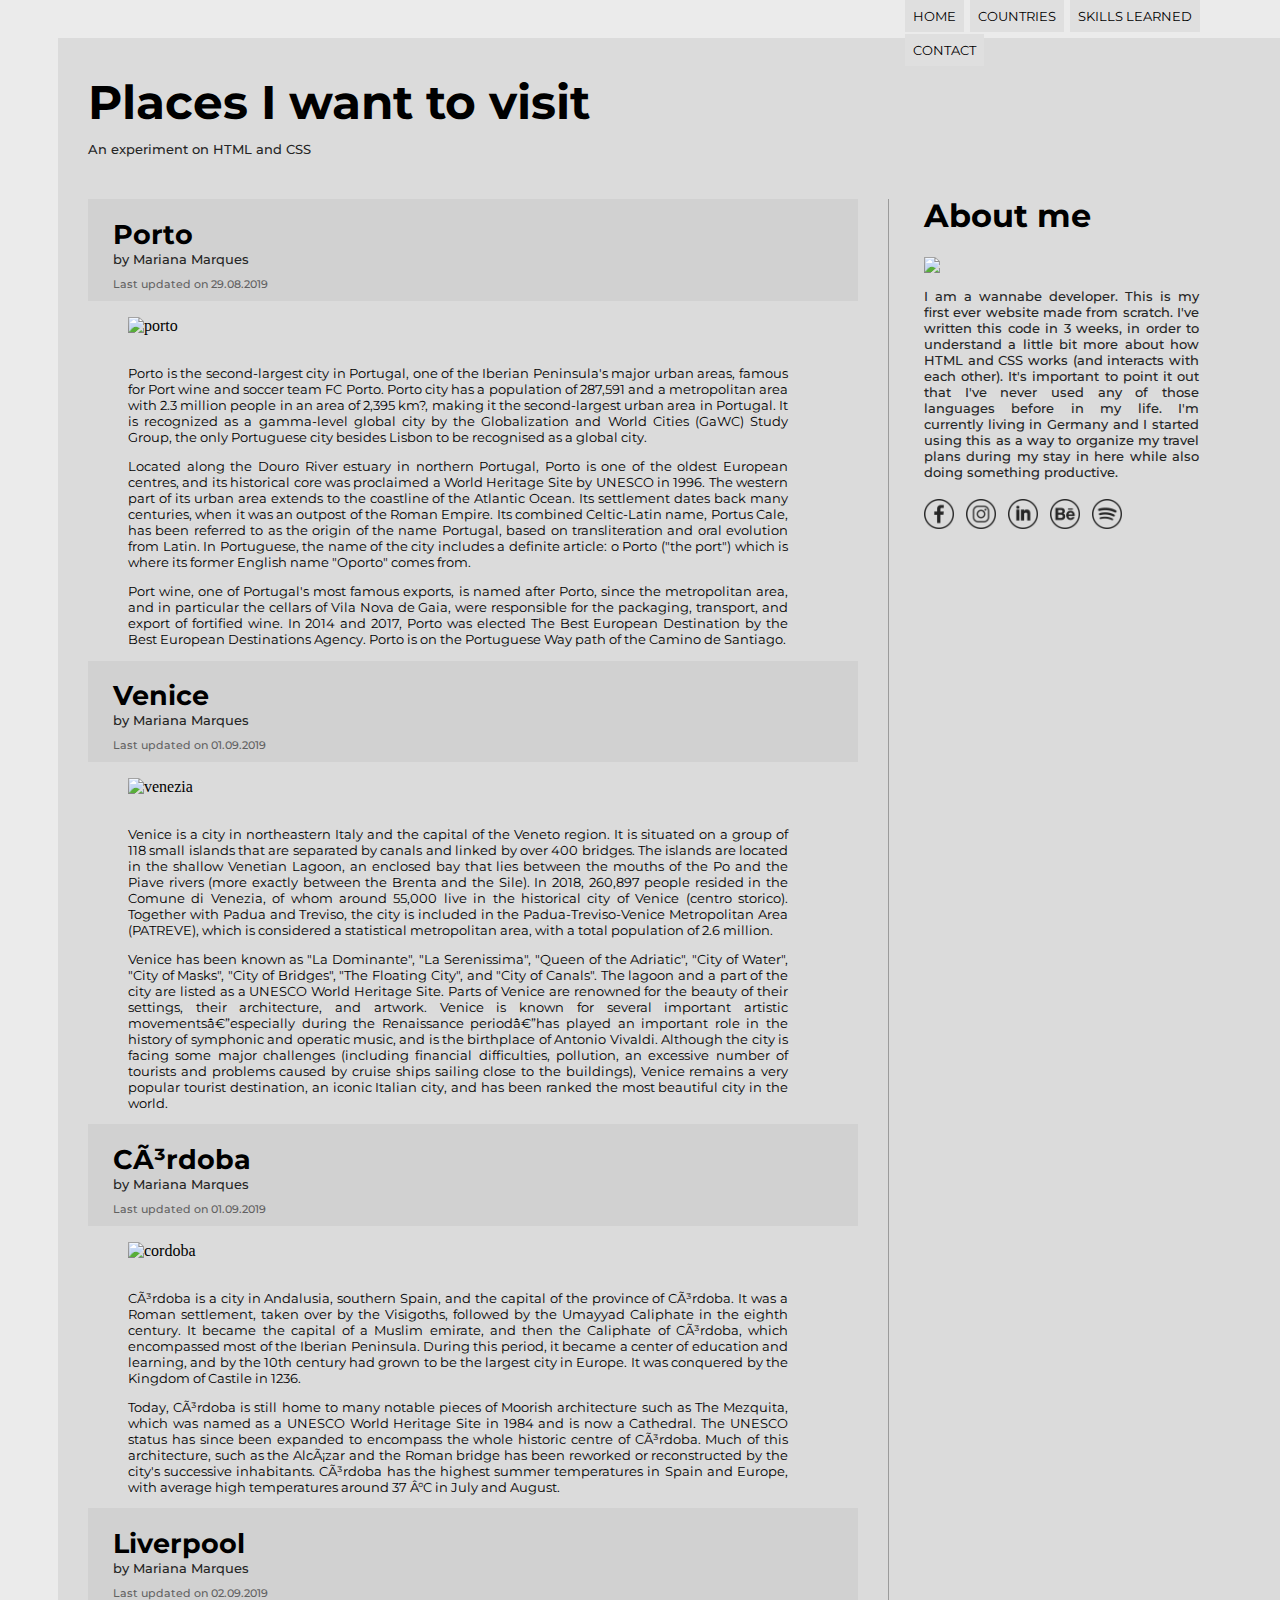
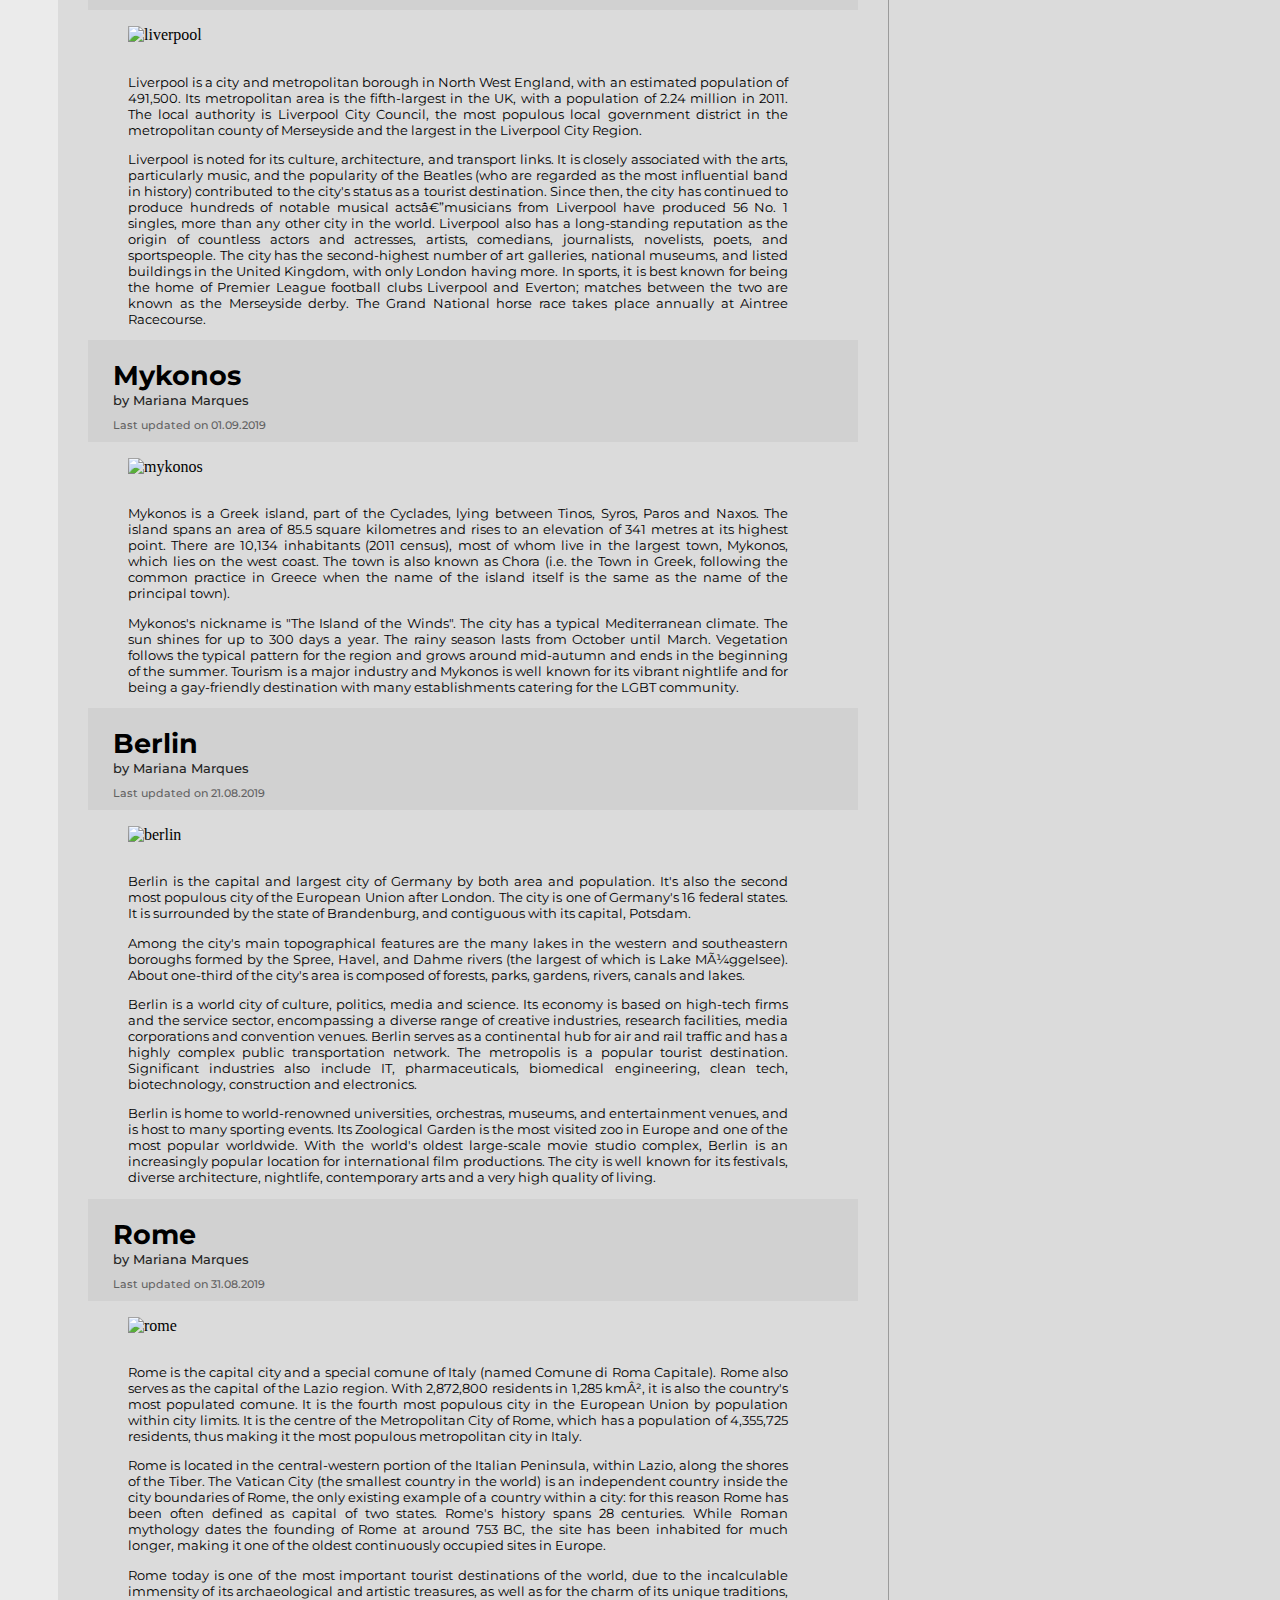
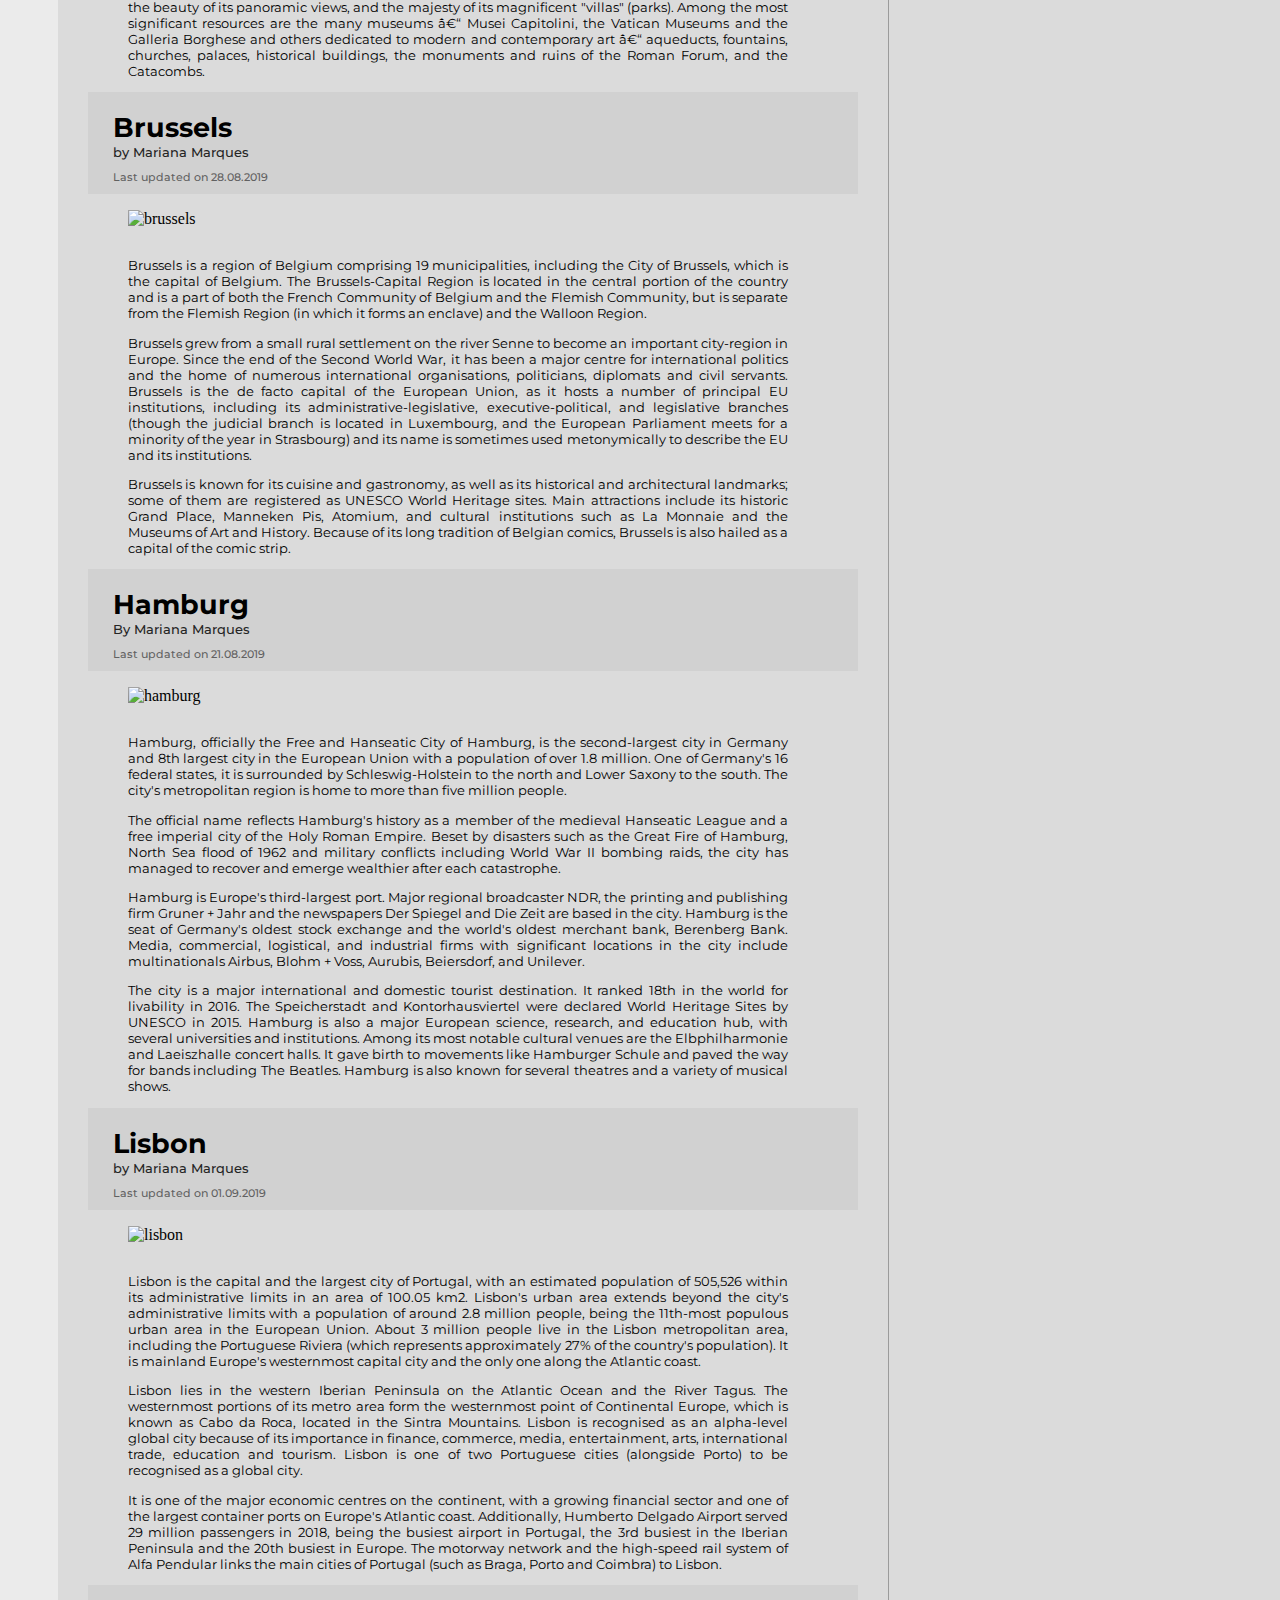
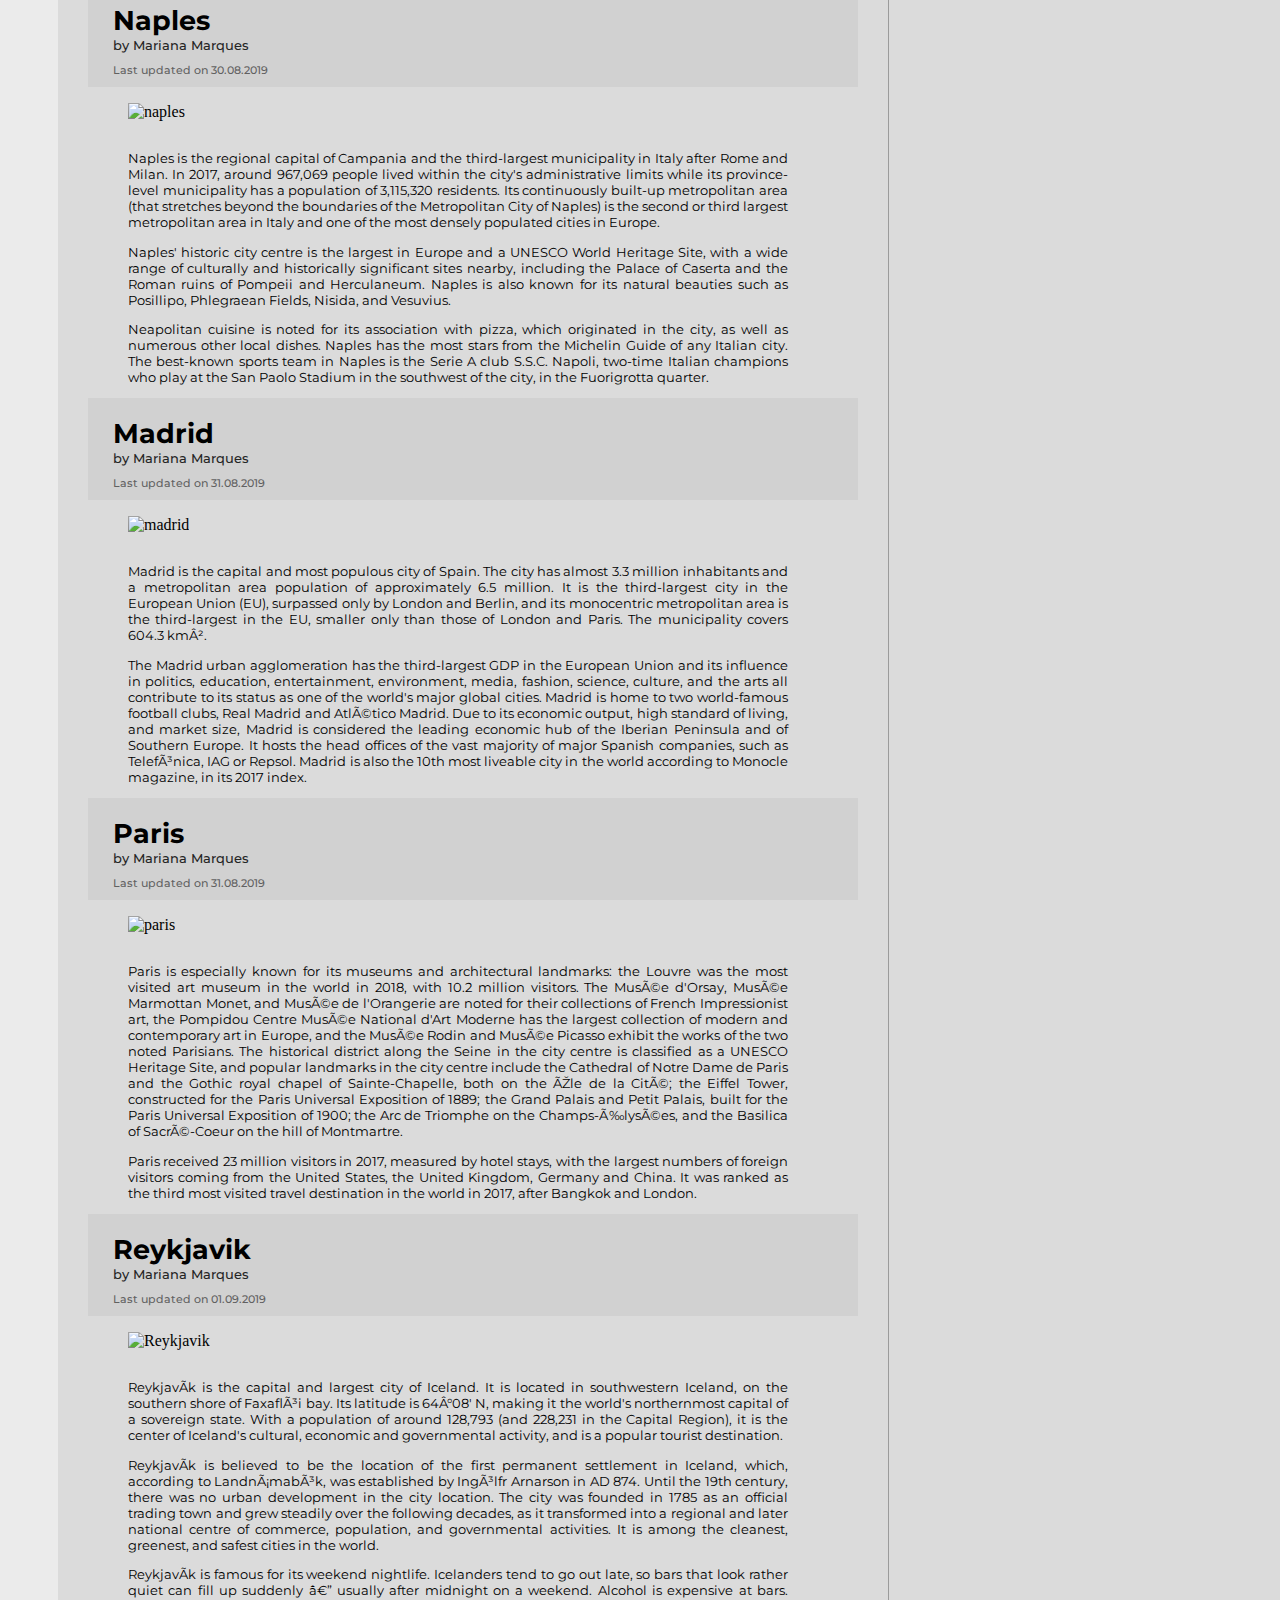
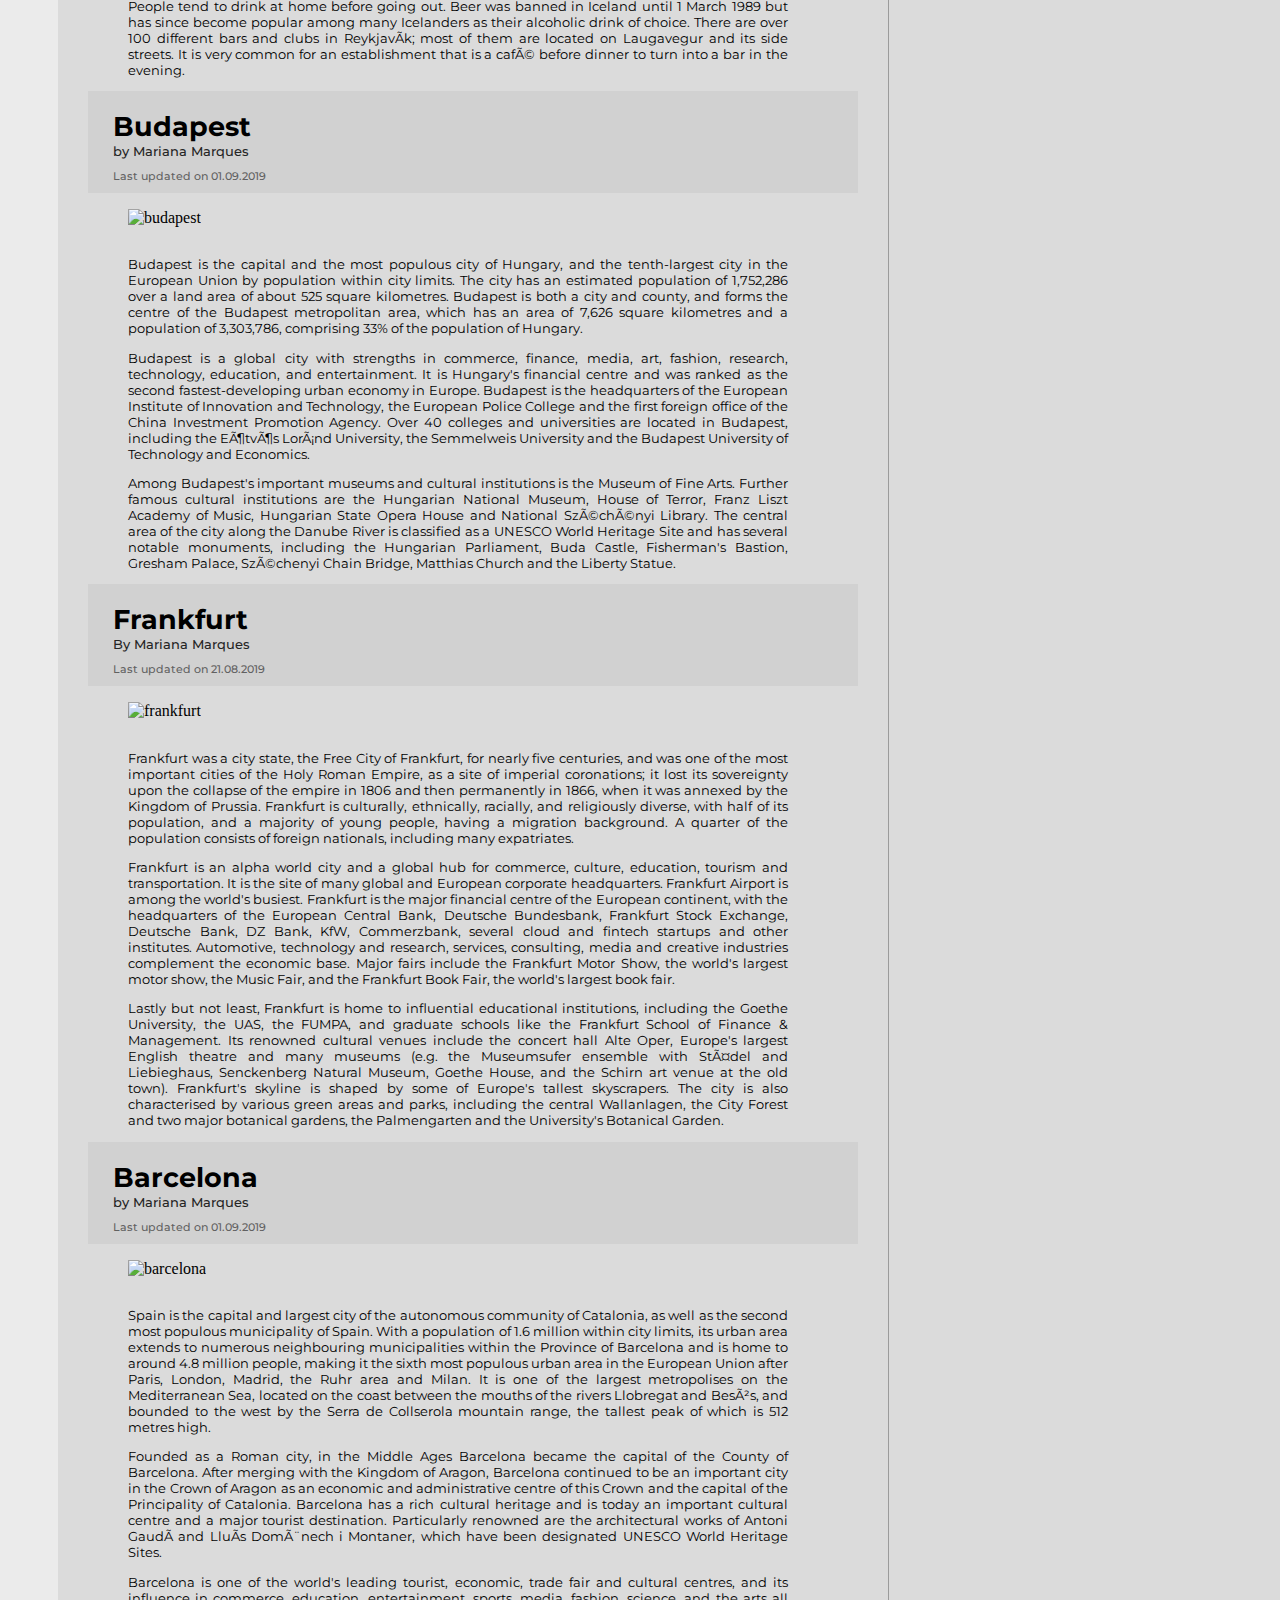
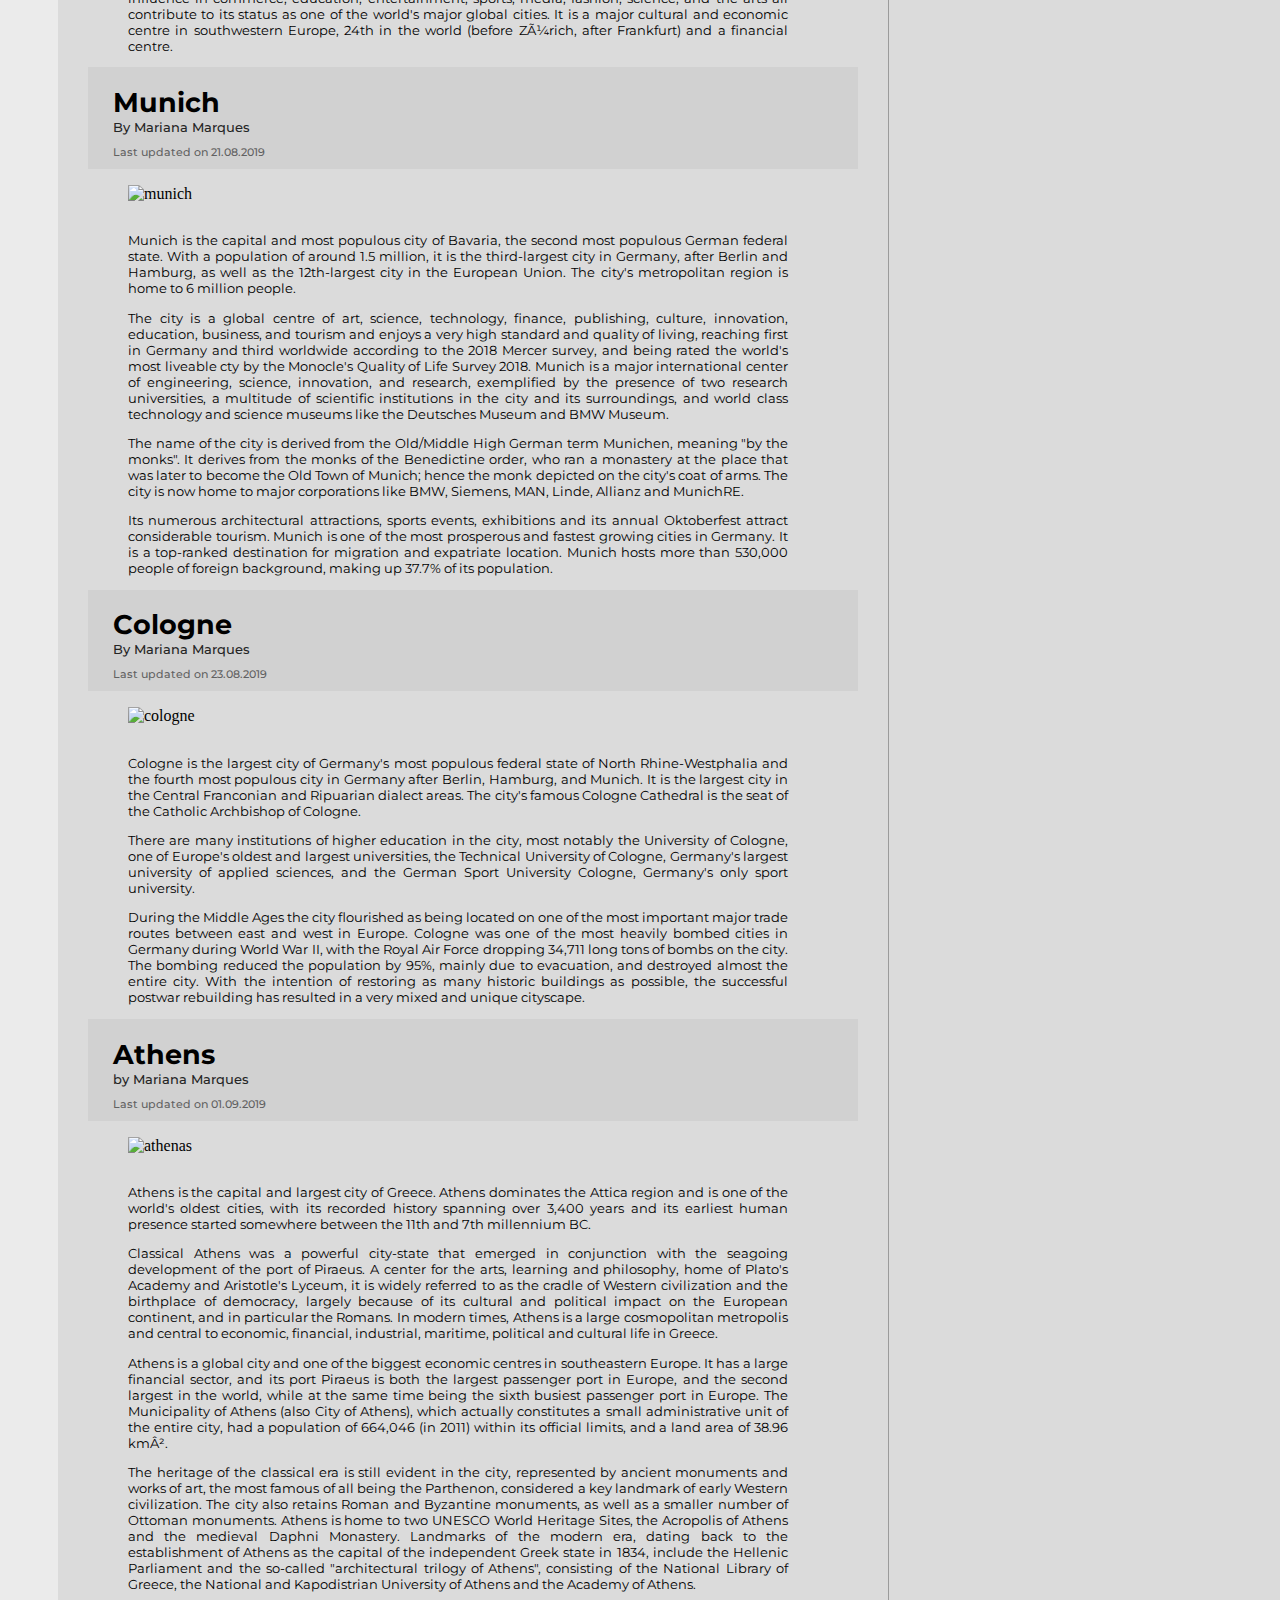
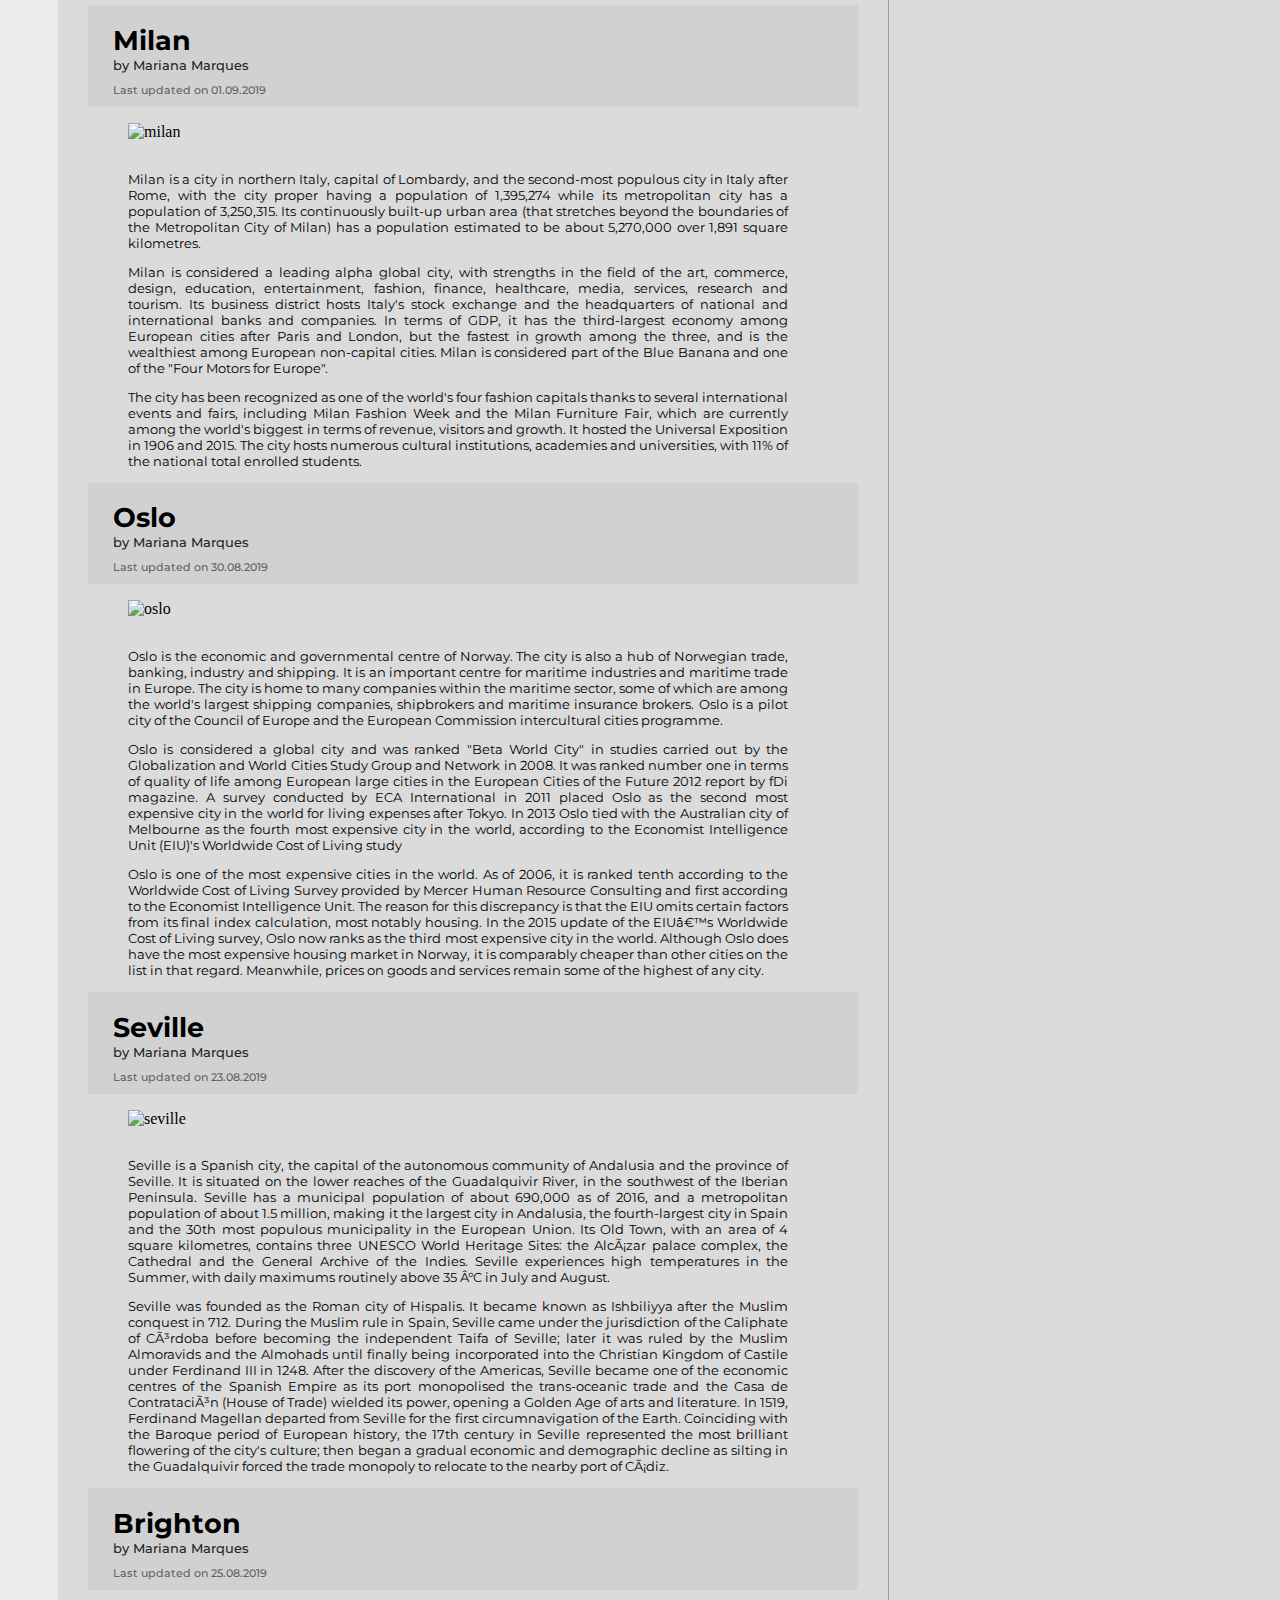
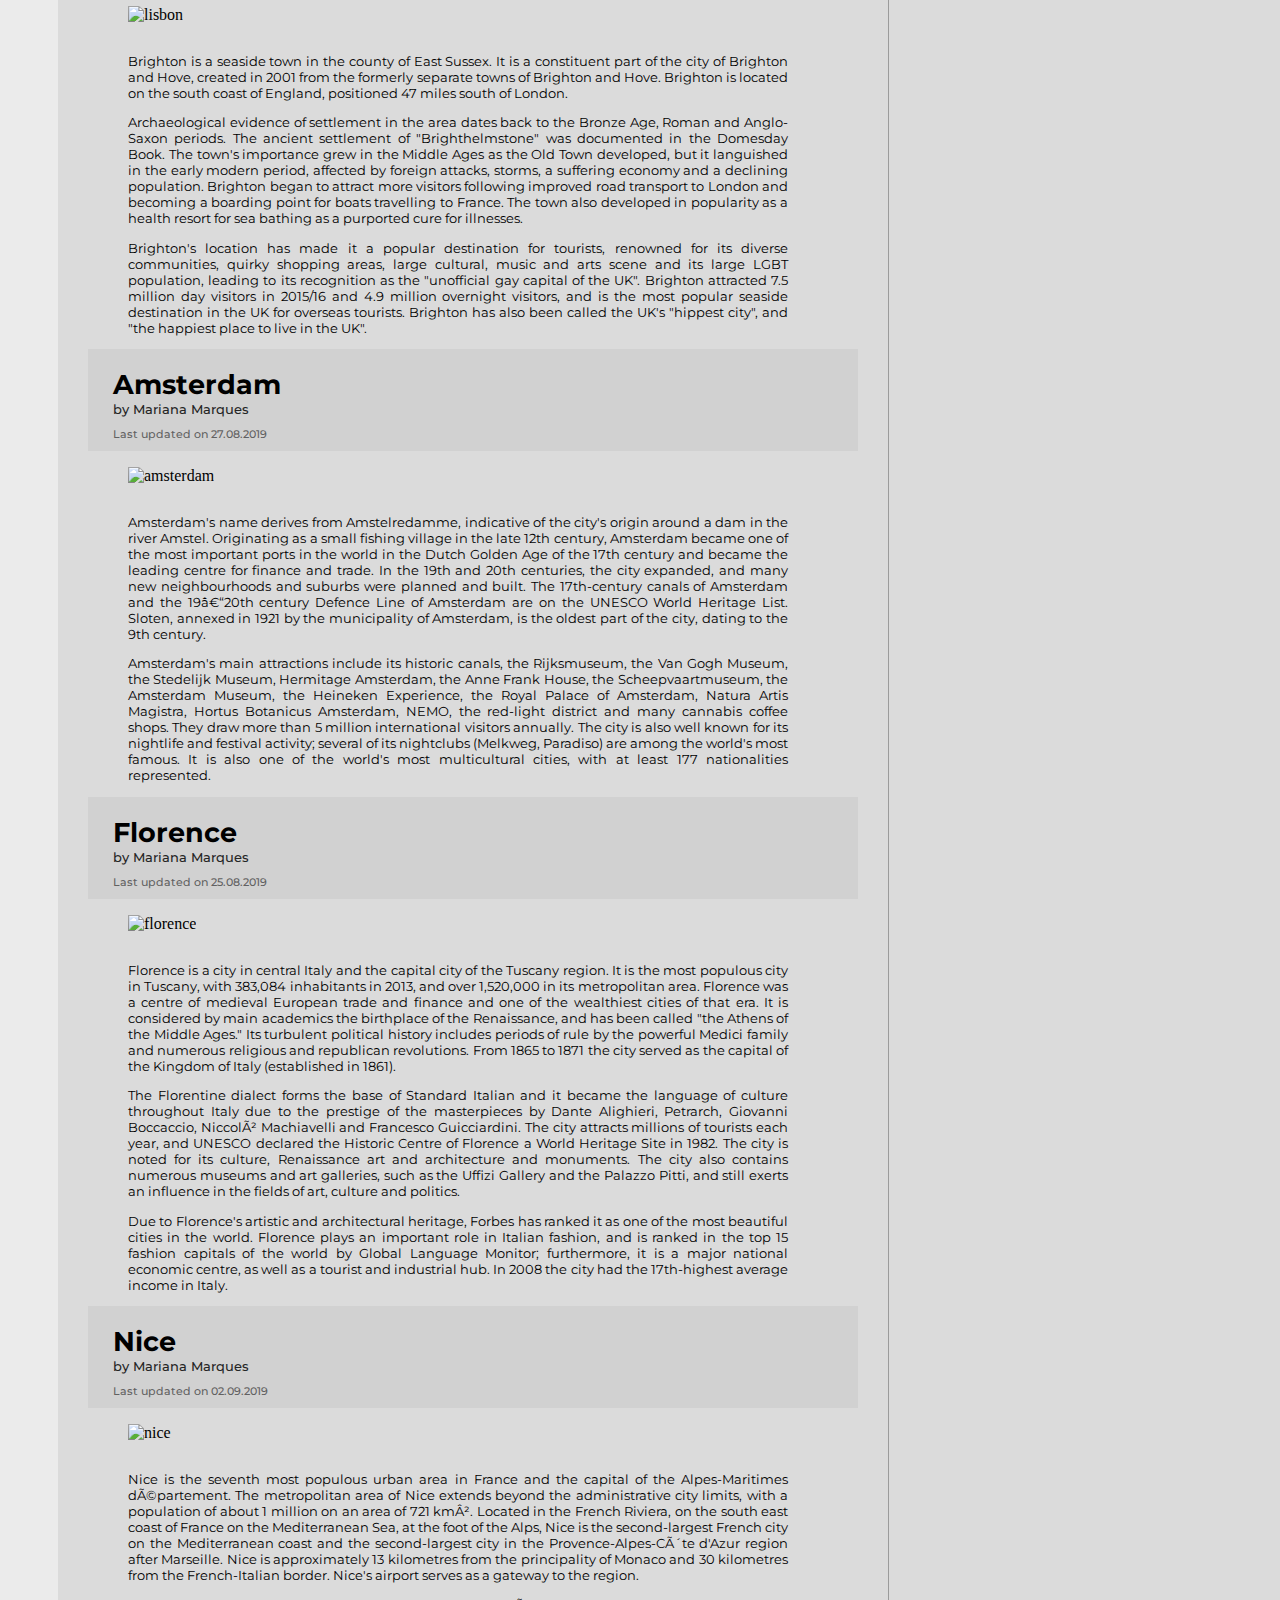
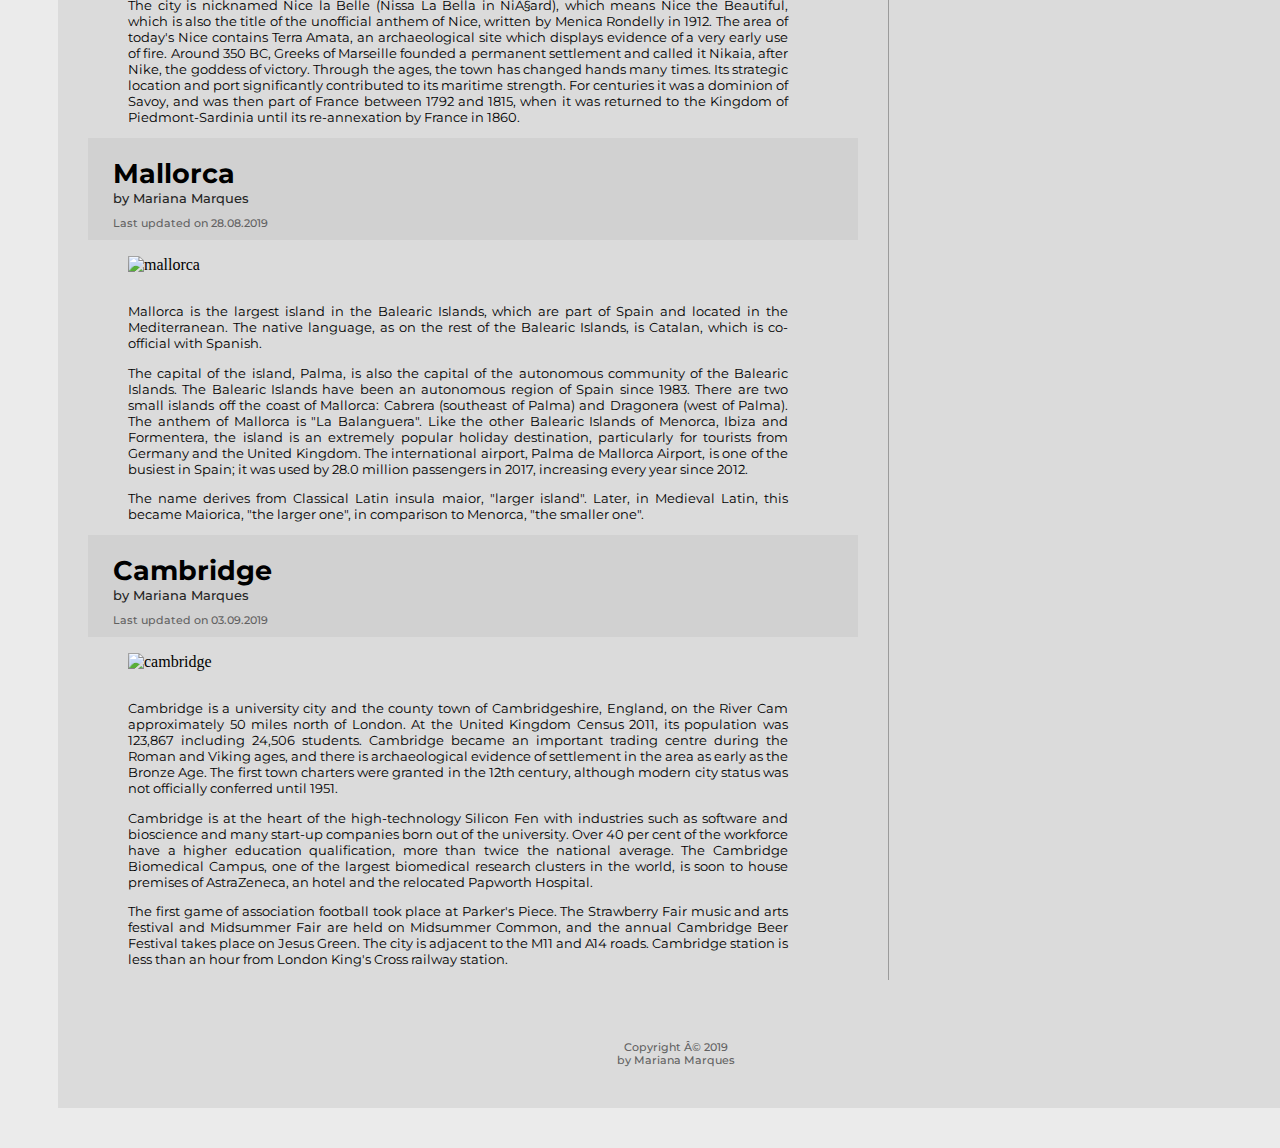
==== index.html @ 51d38122 "Merge pull request #1 from marianadacunha/marianadacunha-patch-1" ====
<!DOCTYPE html>
<html lang="en">
<head>
<meta charset="ANSI"/>
<title> My First Website </title>
<link rel="stylesheet" type="text/css" href="_css/style.css">
<link href="https://fonts.googleapis.com/css?family=Montserrat:400,500,700,800&display=swap" rel="stylesheet">
<script>
        alert("DISCLAIMER: \nThis website was developed for educational purposes only.");
</script>
</head>

<body>
    <div id="interface">
<header id=top>
    <hgroup>
<h1><a href="index.html">Places I want to visit</a></h1>
<h2>An experiment on HTML and CSS</h2>
    </hgroup>
    
<nav id="menu">
    <h1>Main Menu</h1>
<ul>
    <li><a href="index.html">Home</a></li>
    <li><a href="countries.html">Countries</a></li>
    <li><a href="skills.html">Skills Learned</a></li>
    <li><a href="contact.html">Contact</a></li>
</ul>
</nav>
</header>
<section id="bodyText">


<article>
<hgroup>
<h1>Porto</h1>
<h2>by Mariana Marques</h2>
<h3>Last updated on 29.08.2019</h3>
</hgroup>
</article>
<figure class="photoSubtitle"> 
<img src="src/img/porto.jpg" alt="porto">
<figcaption> Porto, Portugal </figcaption>
</figure>

<p>Porto is the second-largest city in Portugal, one of the Iberian Peninsula's major urban areas, famous for Port wine 
    and soccer team FC Porto. Porto city has a population of 287,591 and a metropolitan area with 2.3 million people 
    in an area of 2,395 km?, making it the second-largest urban area in Portugal. It is recognized as a gamma-level 
    global city by the Globalization and World Cities (GaWC) Study Group, the only Portuguese city besides Lisbon to be 
    recognised as a global city.</p>

<p>Located along the Douro River estuary in northern Portugal, Porto is one of the oldest European centres, and its 
    historical core was proclaimed a World Heritage Site by UNESCO in 1996. The western part of its urban area extends 
    to the coastline of the Atlantic Ocean. Its settlement dates back many centuries, when it was an outpost of the 
    Roman Empire. Its combined Celtic-Latin name, Portus Cale, has been referred to as the origin of the name Portugal, 
    based on transliteration and oral evolution from Latin. In Portuguese, the name of the city includes a definite 
    article: o Porto ("the port") which is where its former English name "Oporto" comes from.</p>

<p>Port wine, one of Portugal's most famous exports, is named after Porto, since the metropolitan area, and in 
    particular the cellars of Vila Nova de Gaia, were responsible for the packaging, transport, and export of 
    fortified wine. In 2014 and 2017, Porto was elected The Best European Destination by the Best European 
    Destinations Agency. Porto is on the Portuguese Way path of the Camino de Santiago.</p>
    
<article>
<hgroup>
<h1>Venice</h1>
<h2>by Mariana Marques</h2>
<h3>Last updated on 01.09.2019</h3>
</hgroup>
</article>
<figure class="photoSubtitle"> 
<img src="src/img/venezia.jpg" alt="venezia">
<figcaption> Venice, Italy </figcaption>
</figure>

<p>Venice is a city in northeastern Italy and the capital of the Veneto region. It is situated on a group of 118 small 
    islands that are separated by canals and linked by over 400 bridges. The islands are located in the shallow Venetian 
    Lagoon, an enclosed bay that lies between the mouths of the Po and the Piave rivers (more exactly between the 
    Brenta and the Sile). In 2018, 260,897 people resided in the Comune di Venezia, of whom around 55,000 live in the 
    historical city of Venice (centro storico). Together with Padua and Treviso, the city is included in the 
    Padua-Treviso-Venice Metropolitan Area (PATREVE), which is considered a statistical metropolitan area, with a total 
    population of 2.6 million.</p>

<p>Venice has been known as "La Dominante", "La Serenissima", "Queen of the Adriatic", "City of Water", "City of Masks", 
    "City of Bridges", "The Floating City", and "City of Canals". The lagoon and a part of the city are listed as a 
    UNESCO World Heritage Site. Parts of Venice are renowned for the beauty of their settings, their architecture, and 
    artwork. Venice is known for several important artistic movements—especially during the Renaissance period—has 
    played an important role in the history of symphonic and operatic music, and is the birthplace of Antonio Vivaldi. 
    Although the city is facing some major challenges (including financial difficulties, pollution, an excessive number 
    of tourists and problems caused by cruise ships sailing close to the buildings), Venice remains a very popular 
    tourist destination, an iconic Italian city, and has been ranked the most beautiful city in the world.</p>

<article>
<hgroup>
<h1>Córdoba</h1>
<h2>by Mariana Marques</h2>
<h3>Last updated on 01.09.2019</h3>
</hgroup>
</article>
<figure class="photoSubtitle"> 
<img src="src/img/cordoba.jpg" alt="cordoba">
<figcaption> Córdoba, Spain </figcaption>
</figure>

<p>Córdoba is a city in Andalusia, southern Spain, and the capital of the province of Córdoba. It was a Roman 
    settlement, taken over by the Visigoths, followed by the Umayyad Caliphate in the eighth century. It became the 
    capital of a Muslim emirate, and then the Caliphate of Córdoba, which encompassed most of the Iberian Peninsula. 
    During this period, it became a center of education and learning, and by the 10th century had grown to be the 
    largest city in Europe. It was conquered by the Kingdom of Castile in 1236.</p>

<p>Today, Córdoba is still home to many notable pieces of Moorish architecture such as The Mezquita, which was named as 
    a UNESCO World Heritage Site in 1984 and is now a Cathedral. The UNESCO status has since been expanded to encompass 
    the whole historic centre of Córdoba. Much of this architecture, such as the Alcázar and the Roman bridge has been 
    reworked or reconstructed by the city's successive inhabitants. Córdoba has the highest summer temperatures in Spain 
    and Europe, with average high temperatures around 37 °C in July and August.</p>

<article>
<hgroup>
<h1>Liverpool</h1>
<h2>by Mariana Marques</h2>
<h3>Last updated on 02.09.2019</h3>
</hgroup>
</article>
<figure class="photoSubtitle"> 
<img src="src/img/liverpool.jpg" alt="liverpool">
<figcaption> Liverpool, England </figcaption>
</figure>

<p>Liverpool is a city and metropolitan borough in North West England, with an estimated population of 491,500. 
    Its metropolitan area is the fifth-largest in the UK, with a population of 2.24 million in 2011. The local 
    authority is Liverpool City Council, the most populous local government district in the metropolitan county of 
    Merseyside and the largest in the Liverpool City Region.</p>

<p>Liverpool is noted for its culture, architecture, and transport links. It is closely associated with the arts, 
    particularly music, and the popularity of the Beatles (who are regarded as the most influential band in history)
    contributed to the city's status as a tourist destination. Since then, the city has continued to produce hundreds 
    of notable musical acts—musicians from Liverpool have produced 56 No. 1 singles, more than any other city in the 
    world. Liverpool also has a long-standing reputation as the origin of countless actors and actresses, artists, 
    comedians, journalists, novelists, poets, and sportspeople. The city has the second-highest number of art galleries, 
    national museums, and listed buildings in the United Kingdom, with only London having more. In sports, it is best 
    known for being the home of Premier League football clubs Liverpool and Everton; matches between the two are known 
    as the Merseyside derby. The Grand National horse race takes place annually at Aintree Racecourse.</p>

<article>
<hgroup>
<h1>Mykonos</h1>
<h2>by Mariana Marques</h2>
<h3>Last updated on 01.09.2019</h3>
</hgroup>
</article>
<figure class="photoSubtitle"> 
<img src="src/img/mykonos.jpg" alt="mykonos">
<figcaption> Mykonos, Greece </figcaption>
</figure>

<p>Mykonos is a Greek island, part of the Cyclades, lying between Tinos, Syros, Paros and Naxos. The island spans an 
    area of 85.5 square kilometres and rises to an elevation of 341 metres at its highest point. There are 10,134 
    inhabitants (2011 census), most of whom live in the largest town, Mykonos, which lies on the west coast. 
    The town is also known as Chora (i.e. the Town in Greek, following the common practice in Greece when the name of 
    the island itself is the same as the name of the principal town).</p>

<p>Mykonos's nickname is "The Island of the Winds". The city has a typical Mediterranean climate. The sun shines for up 
    to 300 days a year. The rainy season lasts from October until March. Vegetation follows the typical pattern for the 
    region and grows around mid-autumn and ends in the beginning of the summer. Tourism is a major industry and Mykonos 
    is well known for its vibrant nightlife and for being a gay-friendly destination with many establishments catering 
    for the LGBT community.</p>

<article>
<hgroup>
<h1>Berlin</h1>
<h2>by Mariana Marques</h2>
<h3>Last updated on 21.08.2019</h3>
</hgroup>
</article>
<figure class="photoSubtitle"> 
<img src="src/img/berlin.jpg" alt="berlin">
<figcaption> Berlin, Germany </figcaption>
</figure>

<p>Berlin is the capital and largest city of Germany by both area and population. It's also the second 
most populous city of the European   Union after London. The city is one of Germany's 16 federal states. 
It is surrounded by the state of Brandenburg, and contiguous with its capital, Potsdam. </p>

<p>Among the city's main topographical features are the many lakes in the western and southeastern boroughs 
formed by the Spree, Havel, and Dahme rivers (the largest of which is Lake Müggelsee). About one-third of 
the city's area is composed of forests, parks, gardens, rivers, canals and lakes.</p>

<p>Berlin is a world city of culture, politics, media and science. Its economy is based on high-tech firms 
and the service sector, encompassing a diverse range of creative industries, research facilities, media 
corporations and convention venues. Berlin serves as a continental hub for air and rail traffic and has a 
highly complex public transportation network. The metropolis is a popular tourist destination.
Significant industries also include IT, pharmaceuticals, biomedical engineering, clean tech, biotechnology, 
construction and electronics.</p>

<p>Berlin is home to world-renowned universities, orchestras, museums, and entertainment venues, and is 
host to many sporting events. Its Zoological Garden is the most visited zoo in Europe and one of the most 
popular worldwide. With the world's oldest large-scale movie studio complex, Berlin is an increasingly 
popular location for international film productions. The city is well known for its festivals, diverse 
architecture, nightlife, contemporary arts and a very high quality of living.</p>

<article>
<hgroup>
<h1>Rome</h1>
<h2>by Mariana Marques</h2>
<h3>Last updated on 31.08.2019</h3>
</hgroup>
</article>
<figure class="photoSubtitle"> 
<img src="src/img/rome.jpg" alt="rome">
<figcaption> Rome, Italy </figcaption>
</figure>

<p>Rome is the capital city and a special comune of Italy (named Comune di Roma Capitale). Rome also serves as the 
    capital of the Lazio region. With 2,872,800 residents in 1,285 km², it is also the country's most populated comune. 
    It is the fourth most populous city in the European Union by population within city limits. It is the centre of the 
    Metropolitan City of Rome, which has a population of 4,355,725 residents, thus making it the most populous 
    metropolitan city in Italy.</p>
<p>Rome is located in the central-western portion of the Italian Peninsula, within Lazio, along the shores of the Tiber. 
    The Vatican City (the smallest country in the world) is an independent country inside the city boundaries of Rome, 
    the only existing example of a country within a city: for this reason Rome has been often defined as capital of two 
    states. Rome's history spans 28 centuries. While Roman mythology dates the founding of Rome at around 753 BC, 
    the site has been inhabited for much longer, making it one of the oldest continuously occupied sites in Europe.</p>
<p>Rome today is one of the most important tourist destinations of the world, due to the incalculable immensity of its 
    archaeological and artistic treasures, as well as for the charm of its unique traditions, the beauty of its 
    panoramic views, and the majesty of its magnificent "villas" (parks). Among the most significant resources are the 
    many museums – Musei Capitolini, the Vatican Museums and the Galleria Borghese and others dedicated to modern and 
    contemporary art – aqueducts, fountains, churches, palaces, historical buildings, the monuments and ruins of the 
    Roman Forum, and the Catacombs. </p>

<article>
<hgroup>
<h1>Brussels</h1>
<h2>by Mariana Marques</h2>
<h3>Last updated on 28.08.2019</h3>
</hgroup>
</article>
<figure class="photoSubtitle"> 
<img src="src/img/brussels.jpg" alt="brussels">
<figcaption> Brussels, Belgium </figcaption>
</figure>

<p>Brussels is a region of Belgium comprising 19 municipalities, including the City of Brussels, which is the capital 
    of Belgium. The Brussels-Capital Region is located in the central portion of the country and is a part of both the 
    French Community of Belgium and the Flemish Community, but is separate from the Flemish Region (in which it forms 
    an enclave) and the Walloon Region. </p>

<p>Brussels grew from a small rural settlement on the river Senne to become an important city-region in Europe. Since 
    the end of the Second World War, it has been a major centre for international politics and the home of numerous 
    international organisations, politicians, diplomats and civil servants. Brussels is the de facto capital of the 
    European Union, as it hosts a number of principal EU institutions, including its administrative-legislative, 
    executive-political, and legislative branches (though the judicial branch is located in Luxembourg, and the
    European Parliament meets for a minority of the year in Strasbourg) and its name is sometimes used metonymically 
    to describe the EU and its institutions.</p>

<p>Brussels is known for its cuisine and gastronomy, as well as its historical and architectural landmarks; some of 
    them are registered as UNESCO World Heritage sites. Main attractions include its historic Grand Place, Manneken Pis, 
    Atomium, and cultural institutions such as La Monnaie and the Museums of Art and History. Because of its long 
    tradition of Belgian comics, Brussels is also hailed as a capital of the comic strip.</p>

<article>
<hgroup>
<h1>Hamburg</h1>
<h2>By Mariana Marques</h2>
<h3>Last updated on 21.08.2019</h3>
</article>
</hgroup>

<figure class="photoSubtitle"> 
        <img src="src/img/hamburg.jpg" alt="hamburg">
        <figcaption> Hamburg, Germany </figcaption>
</figure>
<p>Hamburg, officially the Free and Hanseatic City of Hamburg, is the second-largest city in Germany and 
8th largest city in the European Union with a population of over 1.8 million. One of Germany's 16 federal 
states, it is surrounded by Schleswig-Holstein to the north and Lower Saxony to the south. 
The city's metropolitan region is home to more than five million people.</p>

<p>The official name reflects Hamburg's history as a member of the medieval Hanseatic League and a 
free imperial city of the Holy Roman Empire. Beset by disasters such as the Great Fire of Hamburg, 
North Sea flood of 1962 and military conflicts including World War II bombing raids, the city has 
managed to recover and emerge wealthier after each catastrophe.</p>

<p>Hamburg is Europe's third-largest port. Major regional broadcaster NDR, the printing and publishing 
firm Gruner + Jahr and the newspapers Der Spiegel and Die Zeit are based in the city. Hamburg is the seat 
of Germany's oldest stock exchange and the world's oldest merchant bank, Berenberg Bank. Media, 
commercial, logistical, and industrial firms with significant locations in the city include multinationals
Airbus, Blohm + Voss, Aurubis, Beiersdorf, and Unilever.</p>

<p>The city is a major international and domestic tourist destination. It ranked 18th in the world for 
livability in 2016. The Speicherstadt and Kontorhausviertel were declared World Heritage Sites by 
UNESCO in 2015. Hamburg is also a major European science, research, and education hub, with several 
universities and institutions. Among its most notable cultural venues are the Elbphilharmonie and 
Laeiszhalle concert halls. It gave birth to movements like Hamburger Schule and paved the way for bands 
including The Beatles. Hamburg is also known for several theatres and a variety of musical shows. </p>

<article>
<hgroup>
<h1>Lisbon</h1>
<h2>by Mariana Marques</h2>
<h3>Last updated on 01.09.2019</h3>
</hgroup>
</article>
<figure class="photoSubtitle"> 
<img src="src/img/lisbon.jpg" alt="lisbon">
<figcaption> Lisbon, Portugal </figcaption>
</figure>

<p>Lisbon is the capital and the largest city of Portugal, with an estimated population of 505,526 within its 
    administrative limits in an area of 100.05 km2. Lisbon's urban area extends beyond the city's administrative 
    limits with a population of around 2.8 million people, being the 11th-most populous urban area in the European Union.
    About 3 million people live in the Lisbon metropolitan area, including the Portuguese Riviera (which represents 
    approximately 27% of the country's population). It is mainland Europe's westernmost capital city and the only one 
    along the Atlantic coast.</p>

<p>Lisbon lies in the western Iberian Peninsula on the Atlantic Ocean and the River Tagus. 
    The westernmost portions of its metro area form the westernmost point of Continental Europe, which is known as Cabo 
    da Roca, located in the Sintra Mountains. Lisbon is recognised as an alpha-level global city because of its 
    importance in finance, commerce, media, entertainment, arts, international trade, education and tourism. Lisbon 
    is one of two Portuguese cities (alongside Porto) to be recognised as a global city.</p>

<p>It is one of the major economic centres on the continent, with a growing financial sector and one of the largest 
    container ports on Europe's Atlantic coast. Additionally, Humberto Delgado Airport served 29 million passengers in 
    2018, being the busiest airport in Portugal, the 3rd busiest in the Iberian Peninsula and the 20th busiest in Europe.
    The motorway network and the high-speed rail system of Alfa Pendular links the main cities of Portugal (such as Braga,
    Porto and Coimbra) to Lisbon.</p>

<article>
<hgroup>
<h1>Naples</h1>
<h2>by Mariana Marques</h2>
<h3>Last updated on 30.08.2019</h3>
</hgroup>
</article>
<figure class="photoSubtitle"> 
<img src="src/img/naples.jpg" alt="naples">
<figcaption> Naples, Italy </figcaption>
</figure>

<p>Naples is the regional capital of Campania and the third-largest municipality in Italy after Rome and Milan. 
In 2017, around 967,069 people lived within the city's administrative limits while its province-level municipality 
has a population of 3,115,320 residents. Its continuously built-up metropolitan area (that stretches beyond the 
boundaries of the Metropolitan City of Naples) is the second or third largest metropolitan area in Italy and one of 
the most densely populated cities in Europe. </p>

<p>Naples' historic city centre is the largest in Europe and a UNESCO World Heritage Site, with a wide range of 
    culturally and historically significant sites nearby, including the Palace of Caserta and the Roman ruins of 
    Pompeii and Herculaneum. Naples is also known for its natural beauties such as Posillipo, Phlegraean Fields, 
    Nisida, and Vesuvius.</p>

<p>Neapolitan cuisine is noted for its association with pizza, which originated in the city, as well as numerous 
    other local dishes. Naples has the most stars from the Michelin Guide of any Italian city. The best-known sports 
    team in Naples is the Serie A club S.S.C. Napoli, two-time Italian champions who play at the San Paolo Stadium in 
    the southwest of the city, in the Fuorigrotta quarter.</p>

<article>
<hgroup>
<h1>Madrid</h1>
<h2>by Mariana Marques</h2>
<h3>Last updated on 31.08.2019</h3>
</hgroup>
</article>
<figure class="photoSubtitle"> 
<img src="src/img/madrid.jpg" alt="madrid">
<figcaption> Madrid, Spain </figcaption>
</figure>

<p>Madrid is the capital and most populous city of Spain. The city has almost 3.3 million inhabitants and a metropolitan 
area population of approximately 6.5 million. It is the third-largest city in the European Union (EU), surpassed only 
by London and Berlin, and its monocentric metropolitan area is the third-largest in the EU, smaller only than those 
of London and Paris. The municipality covers 604.3 km². </p>

<p>The Madrid urban agglomeration has the third-largest GDP in the European Union and its influence in politics, 
    education, entertainment, environment, media, fashion, science, culture, and the arts all contribute to its status 
    as one of the world's major global cities. Madrid is home to two world-famous football clubs, Real Madrid and 
    Atlético Madrid. Due to its economic output, high standard of living, and market size, Madrid is considered the 
    leading economic hub of the Iberian Peninsula and of Southern Europe. It hosts the head offices of the vast majority 
    of major Spanish companies, such as Telefónica, IAG or Repsol. Madrid is also the 10th most liveable city in the 
    world according to Monocle magazine, in its 2017 index.</p>

    <article>
<hgroup>
<h1>Paris</h1>
<h2>by Mariana Marques</h2>
<h3>Last updated on 31.08.2019</h3>
</hgroup>
</article>
<figure class="photoSubtitle"> 
<img src="src/img/paris.jpg" alt="paris">
<figcaption> Paris, France </figcaption>
</figure>

<p>Paris is especially known for its museums and architectural landmarks: the Louvre was the most visited art museum 
    in the world in 2018, with 10.2 million visitors. The Musée d'Orsay, Musée Marmottan Monet, and Musée de 
    l'Orangerie are noted for their collections of French Impressionist art, the Pompidou Centre Musée National 
    d'Art Moderne has the largest collection of modern and contemporary art in Europe, and the Musée Rodin and Musée 
    Picasso exhibit the works of the two noted Parisians. The historical district along the Seine in the city centre 
    is classified as a UNESCO Heritage Site, and popular landmarks in the city centre include the Cathedral of Notre 
    Dame de Paris and the Gothic royal chapel of Sainte-Chapelle, both on the Île de la Cité; the Eiffel Tower, 
    constructed for the Paris Universal Exposition of 1889; the Grand Palais and Petit Palais, built for the Paris 
    Universal Exposition of 1900; the Arc de Triomphe on the Champs-Élysées, and the Basilica of Sacré-Coeur on the 
    hill of Montmartre.</p>

<p>Paris received 23 million visitors in 2017, measured by hotel stays, with the largest numbers of foreign visitors 
    coming from the United States, the United Kingdom, Germany and China. It was ranked as the third most visited 
    travel destination in the world in 2017, after Bangkok and London.</p>

<article>
<hgroup>
<h1>Reykjavik</h1>
<h2>by Mariana Marques</h2>
<h3>Last updated on 01.09.2019</h3>
</hgroup>
</article>
<figure class="photoSubtitle"> 
<img src="src/img/Reykjavik.jpg" alt="Reykjavik">
<figcaption> Reykjavik, Iceland </figcaption>
</figure>

<p>Reykjavík is the capital and largest city of Iceland. It is located in southwestern Iceland, on the southern shore of 
    Faxaflói bay. Its latitude is 64°08' N, making it the world's northernmost capital of a sovereign state.
    With a population of around 128,793 (and 228,231 in the Capital Region), it is the center of Iceland's cultural, 
    economic and governmental activity, and is a popular tourist destination.</p>

<p>Reykjavík is believed to be the location of the first permanent settlement in Iceland, which, according to 
    Landnámabók, was established by Ingólfr Arnarson in AD 874. Until the 19th century, there was no urban development in 
    the city location. The city was founded in 1785 as an official trading town and grew steadily over the following 
    decades, as it transformed into a regional and later national centre of commerce, population, and governmental 
    activities. It is among the cleanest, greenest, and safest cities in the world.</p>

<p>Reykjavík is famous for its weekend nightlife. Icelanders tend to go out late, so bars that look rather quiet can 
    fill up suddenly — usually after midnight on a weekend. Alcohol is expensive at bars. People tend to drink at home 
    before going out. Beer was banned in Iceland until 1 March 1989 but has since become popular among many Icelanders 
    as their alcoholic drink of choice. There are over 100 different bars and clubs in Reykjavík; most of them are 
    located on Laugavegur and its side streets. It is very common for an establishment that is a café before dinner 
    to turn into a bar in the evening.</p>

<article>
<hgroup>
<h1>Budapest</h1>
<h2>by Mariana Marques</h2>
<h3>Last updated on 01.09.2019</h3>
</hgroup>
</article>
<figure class="photoSubtitle"> 
<img src="src/img/budapest.jpg" alt="budapest">
<figcaption> Budapest, Hungary </figcaption>
</figure>

<p>Budapest is the capital and the most populous city of Hungary, and the tenth-largest city in the European Union by 
    population within city limits. The city has an estimated population of 1,752,286 over a land area of about 525 
    square kilometres. Budapest is both a city and county, and forms the centre of the Budapest metropolitan area, 
    which has an area of 7,626 square kilometres  and a population of 3,303,786, comprising 33% of the population of 
    Hungary.</p>

<p>Budapest is a global city with strengths in commerce, finance, media, art, fashion, research, technology, education, 
    and entertainment. It is Hungary's financial centre and was ranked as the second fastest-developing urban economy 
    in Europe. Budapest is the headquarters of the European Institute of Innovation and Technology, the European Police 
    College and the first foreign office of the China Investment Promotion Agency. Over 40 colleges and universities are 
    located in Budapest, including the Eötvös Loránd University, the Semmelweis University and the Budapest University 
    of Technology and Economics.</p>

<p>Among Budapest's important museums and cultural institutions is the Museum of Fine Arts. Further famous cultural 
    institutions are the Hungarian National Museum, House of Terror, Franz Liszt Academy of Music, Hungarian State 
    Opera House and National Széchényi Library. The central area of the city along the Danube River is classified as a 
    UNESCO World Heritage Site and has several notable monuments, including the Hungarian Parliament, Buda Castle, 
    Fisherman's Bastion, Gresham Palace, Széchenyi Chain Bridge, Matthias Church and the Liberty Statue.</p>

<article>
<hgroup>
<h1>Frankfurt</h1>
<h2>By Mariana Marques</h2>
<h3>Last updated on 21.08.2019</h3>
</hgroup>
</article>
<figure class="photoSubtitle"> 
<img src="src/img/frankfurt.jpg" alt="frankfurt">
<figcaption> Frankfurt, Germany</figcaption>
</figure>

<p>Frankfurt was a city state, the Free City of Frankfurt, for nearly five centuries, and was one of 
the most important cities of the Holy Roman Empire, as a site of imperial coronations; it lost its 
sovereignty upon the collapse of the empire in 1806 and then permanently in 1866, when it was annexed 
by the Kingdom of Prussia. Frankfurt is culturally, ethnically, racially, and religiously diverse, 
with half of its population, and a majority of young people, having a migration background. 
A quarter of the population consists of foreign nationals, including many expatriates.</p>

<p>Frankfurt is an alpha world city and a global hub for commerce, culture, education, tourism and 
transportation. It is the site of many global and European corporate headquarters. Frankfurt Airport 
is among the world's busiest. Frankfurt is the major financial centre of the European continent, with 
the headquarters of the European Central Bank, Deutsche Bundesbank, Frankfurt Stock Exchange, 
Deutsche Bank, DZ Bank, KfW, Commerzbank, several cloud and fintech startups and other institutes. 
Automotive, technology and research, services, consulting, media and creative industries complement 
the economic base. Major fairs include the Frankfurt Motor Show, the world's largest motor show, the 
Music Fair, and the Frankfurt Book Fair, the world's largest book fair.</p>

<p>Lastly but not least, Frankfurt is home to influential educational institutions, including the Goethe 
University, the UAS, the FUMPA, and graduate schools like the Frankfurt School of Finance & Management. 
Its renowned cultural venues include the concert hall Alte Oper, Europe's largest English theatre and 
many museums (e.g. the Museumsufer ensemble with Städel and Liebieghaus, Senckenberg Natural Museum, 
Goethe House, and the Schirn art venue at the old town). Frankfurt's skyline is shaped by some of 
Europe's tallest skyscrapers. The city is also characterised by various green areas and parks, 
including the central Wallanlagen, the City Forest and two major botanical gardens, the 
Palmengarten and the University's Botanical Garden.</p>

<article>
<hgroup>
<h1>Barcelona</h1>
<h2>by Mariana Marques</h2>
<h3>Last updated on 01.09.2019</h3>
</hgroup>
</article>
<figure class="photoSubtitle"> 
<img src="src/img/barcelona.jpg" alt="barcelona">
<figcaption> Barcelona, Spain </figcaption>
</figure>

<p>Spain  is the capital and largest city of the autonomous community of Catalonia, as well as the second most 
    populous municipality of Spain. With a population of 1.6 million within city limits, its urban area extends to 
    numerous neighbouring municipalities within the Province of Barcelona and is home to around 4.8 million people, 
    making it the sixth most populous urban area in the European Union after Paris, London, Madrid, the Ruhr area and 
    Milan. It is one of the largest metropolises on the Mediterranean Sea, located on the coast between the mouths of 
    the rivers Llobregat and Besòs, and bounded to the west by the Serra de Collserola mountain range, the tallest 
    peak of which is 512 metres high.</p>

<p>Founded as a Roman city, in the Middle Ages Barcelona became the capital of the County of Barcelona. After merging 
    with the Kingdom of Aragon, Barcelona continued to be an important city in the Crown of Aragon as an economic and 
    administrative centre of this Crown and the capital of the Principality of Catalonia. Barcelona has a rich cultural 
    heritage and is today an important cultural centre and a major tourist destination. Particularly renowned are the
    architectural works of Antoni Gaudí and Lluís Domènech i Montaner, which have been designated UNESCO World Heritage 
    Sites. </p>

<p>Barcelona is one of the world's leading tourist, economic, trade fair and cultural centres, and its influence in 
    commerce, education, entertainment, sports, media, fashion, science, and the arts all contribute to its status 
    as one of the world's major global cities. It is a major cultural and economic centre in southwestern Europe, 24th 
    in the world (before Zürich, after Frankfurt) and a financial centre.</p>

<article>
<hgroup>
<h1>Munich</h1>
<h2>By Mariana Marques</h2>
<h3>Last updated on 21.08.2019</h3>
</hgroup>
</article>
<figure class="photoSubtitle"> 
<img src="src/img/bavaria.jpg" alt="munich">
<figcaption> Munich, Germany</fWigcaption>
</figure>

<p>Munich is the capital and most populous city of Bavaria, the second most populous German federal state. 
With a population of around 1.5 million, it is the third-largest city in Germany, after Berlin and 
Hamburg, as well as the 12th-largest city in the European Union. The city's metropolitan region is home 
to 6 million people. </p>

<p>The city is a global centre of art, science, technology, finance, publishing, culture, innovation, 
education, business, and tourism and enjoys a very high standard and quality of living, reaching first in 
Germany and third worldwide according to the 2018 Mercer survey, and being rated the world's most liveable 
cty by the Monocle's Quality of Life Survey 2018. Munich is a major international center of engineering, 
science, innovation, and research, exemplified by the presence of two research universities, a multitude 
of scientific institutions in the city and its surroundings, and world class technology and science 
museums like the Deutsches Museum and BMW Museum.</p>

<p>The name of the city is derived from the Old/Middle High German term Munichen, meaning "by the monks". 
It derives from the monks of the Benedictine order, who ran a monastery at the place that was later to 
become the Old Town of Munich; hence the monk depicted on the city's coat of arms. The city is now home to 
major corporations like BMW, Siemens, MAN, Linde, Allianz and MunichRE.</p>

<p>Its numerous architectural attractions, sports events, exhibitions and its annual Oktoberfest attract 
considerable tourism. Munich is one of the most prosperous and fastest growing cities in Germany. 
It is a top-ranked destination for migration and expatriate location. Munich hosts more than 530,000 
people of foreign background, making up 37.7% of its population.</p>


<article>
<hgroup>
<h1>Cologne</h1>
<h2>By Mariana Marques</h2>
<h3>Last updated on 23.08.2019</h3>
</hgroup>
</article>
<figure class="photoSubtitle"> 
<img src="src/img/cologne.jpg" alt="cologne">
<figcaption> Cologne, Germany</figcaption>
</figure>


<p> Cologne is the largest city of Germany's most populous federal state of North Rhine-Westphalia and the fourth most 
populous city in Germany after Berlin, Hamburg, and Munich. It is the largest city in the Central Franconian and 
Ripuarian dialect areas. The city's famous Cologne Cathedral is the seat of the Catholic Archbishop of 
Cologne.</p> 

<p>There are many institutions of higher education in the city, most notably the University of Cologne, one of Europe's 
oldest and largest universities, the Technical University of Cologne, Germany's largest university of applied 
sciences, and the German Sport University Cologne, Germany's only sport university.</p>

<p>During the Middle Ages the city flourished as being located on one of the most important major trade routes 
between east and west in Europe. Cologne was one of the most heavily bombed cities in Germany during World War II, 
with the Royal Air Force dropping 34,711 long tons of bombs on the city. The bombing reduced the population by 95%, 
mainly due to evacuation, and destroyed almost the entire city. With the intention of restoring as many historic 
buildings as possible, the successful postwar rebuilding has resulted in a very mixed and unique cityscape.</p>

<article>
<hgroup>
<h1>Athens</h1>
<h2>by Mariana Marques</h2>
<h3>Last updated on 01.09.2019</h3>
</hgroup>
</article>
<figure class="photoSubtitle"> 
<img src="src/img/athenas.jpg" alt="athenas">
<figcaption> Athens, Greece </figcaption>
</figure>

<p>Athens is the capital and largest city of Greece. Athens dominates the Attica region and is one of the world's 
    oldest cities, with its recorded history spanning over 3,400 years and its earliest human presence started 
    somewhere between the 11th and 7th millennium BC.</p>

<p>Classical Athens was a powerful city-state that emerged in conjunction with the seagoing development of the port 
    of Piraeus. A center for the arts, learning and philosophy, home of Plato's Academy and Aristotle's Lyceum, 
    it is widely referred to as the cradle of Western civilization and the birthplace of democracy, largely because of 
    its cultural and political impact on the European continent, and in particular the Romans. In modern times, Athens 
    is a large cosmopolitan metropolis and central to economic, financial, industrial, maritime, political and cultural 
    life in Greece.</p>

<p>Athens is a global city and one of the biggest economic centres in southeastern Europe. It has a large financial 
    sector, and its port Piraeus is both the largest passenger port in Europe, and the second largest in the world, while 
    at the same time being the sixth busiest passenger port in Europe. The Municipality of Athens (also City of Athens), 
    which actually constitutes a small administrative unit of the entire city, had a population of 664,046 (in 2011)
    within its official limits, and a land area of 38.96 km².</p>

<p>The heritage of the classical era is still evident in the city, represented by ancient monuments and works of art, 
    the most famous of all being the Parthenon, considered a key landmark of early Western civilization. The city also 
    retains Roman and Byzantine monuments, as well as a smaller number of Ottoman monuments. Athens is home to two 
    UNESCO World Heritage Sites, the Acropolis of Athens and the medieval Daphni Monastery. Landmarks of the modern era, 
    dating back to the establishment of Athens as the capital of the independent Greek state in 1834, include the 
    Hellenic Parliament and the so-called "architectural trilogy of Athens", consisting of the National Library of 
    Greece, the National and Kapodistrian University of Athens and the Academy of Athens.</p>

<article>
<hgroup>
<h1>Milan</h1>
<h2>by Mariana Marques</h2>
<h3>Last updated on 01.09.2019</h3>
</hgroup>
</article>
<figure class="photoSubtitle"> 
<img src="src/img/milan.jpg" alt="milan">
<figcaption> Milan, Italy </figcaption>
</figure>

<p>Milan is a city in northern Italy, capital of Lombardy, and the second-most populous city in Italy after Rome, with 
    the city proper having a population of 1,395,274 while its metropolitan city has a population of 3,250,315.
    Its continuously built-up urban area (that stretches beyond the boundaries of the Metropolitan City of Milan) has 
    a population estimated to be about 5,270,000 over 1,891 square kilometres.</p>
<p>Milan is considered a leading alpha global city, with strengths in the field of the art, commerce, design, 
    education, entertainment, fashion, finance, healthcare, media, services, research and tourism. Its business 
    district hosts Italy's stock exchange and the headquarters of national and international banks and companies. 
    In terms of GDP, it has the third-largest economy among European cities after Paris and London, but the fastest 
    in growth among the three, and is the wealthiest among European non-capital cities. Milan is considered part of 
    the Blue Banana and one of the "Four Motors for Europe".</p>
<p>The city has been recognized as one of the world's four fashion capitals thanks to several international events 
    and fairs, including Milan Fashion Week and the Milan Furniture Fair, which are currently among the world's 
    biggest in terms of revenue, visitors and growth. It hosted the Universal Exposition in 1906 and 2015. The city 
    hosts numerous cultural institutions, academies and universities, with 11% of the national total enrolled students.</p>

<article>
<hgroup>
<h1>Oslo</h1>
<h2>by Mariana Marques</h2>
<h3>Last updated on 30.08.2019</h3>
</hgroup>
</article>
<figure class="photoSubtitle"> 
<img src="src/img/oslo.jpg" alt="oslo">
<figcaption> Oslo, Norway </figcaption>
</figure>

<p>Oslo is the economic and governmental centre of Norway. The city is also a hub of Norwegian trade, banking, industry 
    and shipping. It is an important centre for maritime industries and maritime trade in Europe. The city is home to 
    many companies within the maritime sector, some of which are among the world's largest shipping companies, 
    shipbrokers and maritime insurance brokers. Oslo is a pilot city of the Council of Europe and the European 
    Commission intercultural cities programme.</p>
<p>Oslo is considered a global city and was ranked "Beta World City" in studies carried out by the Globalization and 
    World Cities Study Group and Network in 2008. It was ranked number one in terms of quality of life among European 
    large cities in the European Cities of the Future 2012 report by fDi magazine. A survey conducted by ECA 
    International in 2011 placed Oslo as the second most expensive city in the world for living expenses after Tokyo. 
    In 2013 Oslo tied with the Australian city of Melbourne as the fourth most expensive city in the world, according to 
    the Economist Intelligence Unit (EIU)'s Worldwide Cost of Living study</p>
<p>Oslo is one of the most expensive cities in the world. As of 2006, it is ranked tenth according to the Worldwide 
    Cost of Living Survey provided by Mercer Human Resource Consulting and first according to the Economist Intelligence 
    Unit. The reason for this discrepancy is that the EIU omits certain factors from its final index calculation, most 
    notably housing. In the 2015 update of the EIU’s Worldwide Cost of Living survey, Oslo now ranks as the third most 
    expensive city in the world. Although Oslo does have the most expensive housing market in Norway, it is comparably 
    cheaper than other cities on the list in that regard. Meanwhile, prices on goods and services remain some of the 
    highest of any city.</p>

<article>
<hgroup>
<h1>Seville</h1>
<h2>by Mariana Marques</h2>
<h3>Last updated on 23.08.2019</h3>
</hgroup>
</article>
<figure class="photoSubtitle"> 
<img src="src/img/seville.jpg" alt="seville">
<figcaption> Seville, Spain </figcaption>
</figure>

<p>Seville is a Spanish city, the capital of the autonomous community of Andalusia and the province of Seville. It is 
    situated on the lower reaches of the Guadalquivir River, in the southwest of the Iberian Peninsula. Seville has a 
    municipal population of about 690,000 as of 2016, and a metropolitan population of about 1.5 million, making it the 
    largest city in Andalusia, the fourth-largest city in Spain and the 30th most populous municipality in the European 
    Union. Its Old Town, with an area of 4 square kilometres, contains three UNESCO World Heritage Sites: the Alcázar 
    palace complex, the Cathedral and the General Archive of the Indies. Seville experiences high temperatures in the 
    Summer, with daily maximums routinely above 35 °C in July and August.</p>
<p>Seville was founded as the Roman city of Hispalis. It became known as Ishbiliyya after the Muslim conquest in 712. 
    During the Muslim rule in Spain, Seville came under the jurisdiction of the Caliphate of Córdoba before becoming 
    the independent Taifa of Seville; later it was ruled by the Muslim Almoravids and the Almohads until finally being 
    incorporated into the Christian Kingdom of Castile under Ferdinand III in 1248. After the discovery of the Americas, 
    Seville became one of the economic centres of the Spanish Empire as its port monopolised the trans-oceanic trade 
    and the Casa de Contratación (House of Trade) wielded its power, opening a Golden Age of arts and literature. 
    In 1519, Ferdinand Magellan departed from Seville for the first circumnavigation of the Earth. Coinciding with the 
    Baroque period of European history, the 17th century in Seville represented the most brilliant flowering of the 
    city's culture; then began a gradual economic and demographic decline as silting in the Guadalquivir forced the 
    trade monopoly to relocate to the nearby port of Cádiz.</p>

<article>
<hgroup>
<h1>Brighton</h1>
<h2>by Mariana Marques</h2>
<h3>Last updated on 25.08.2019</h3>
</hgroup>
</article>
<figure class="photoSubtitle"> 
<img src="src/img/brighton.jpg" alt="lisbon">
<figcaption> Brighton, England </figcaption>
</figure>

<p>Brighton is a seaside town in the county of East Sussex. It is a constituent part of the city of Brighton and Hove, 
    created in 2001 from the formerly separate towns of Brighton and Hove. Brighton is located on the south coast of 
    England, positioned 47 miles south of London.</p>
<p>Archaeological evidence of settlement in the area dates back to the Bronze Age, Roman and Anglo-Saxon periods. 
    The ancient settlement of "Brighthelmstone" was documented in the Domesday Book. The town's importance grew in the 
    Middle Ages as the Old Town developed, but it languished in the early modern period, affected by foreign attacks, 
    storms, a suffering economy and a declining population. Brighton began to attract more visitors following improved 
    road transport to London and becoming a boarding point for boats travelling to France. The town also developed in 
    popularity as a health resort for sea bathing as a purported cure for illnesses.</p>
<p>Brighton's location has made it a popular destination for tourists, renowned for its diverse communities, 
    quirky shopping areas, large cultural, music and arts scene and its large LGBT population, leading to its 
    recognition as the "unofficial gay capital of the UK". Brighton attracted 7.5 million day visitors in 2015/16 
    and 4.9 million overnight visitors, and is the most popular seaside destination in the UK for overseas tourists.
    Brighton has also been called the UK's "hippest city", and "the happiest place to live in the UK".</p>

<article>
<hgroup>
<h1>Amsterdam</h1>
<h2>by Mariana Marques</h2>
<h3>Last updated on 27.08.2019</h3>
</hgroup>

</article>
<figure class="photoSubtitle"> 
<img src="src/img/amsterdam.jpg" alt="amsterdam">
<figcaption> Amsterdam, Netherlands </figcaption>
</figure>
<p>Amsterdam's name derives from Amstelredamme, indicative of the city's origin around a dam in the river Amstel. Originating as a small 
    fishing village in the late 12th century, Amsterdam became one of the most important ports in the world in the Dutch Golden Age of the 
    17th century and became the leading centre for finance and trade. In the 19th and 20th centuries, the city expanded, and many new 
    neighbourhoods and suburbs were planned and built. The 17th-century canals of Amsterdam and the 19–20th century Defence Line of 
    Amsterdam are on the UNESCO World Heritage List. Sloten, annexed in 1921 by the municipality of Amsterdam, is the oldest part of 
    the city, dating to the 9th century.</p>
<p>Amsterdam's main attractions include its historic canals, the Rijksmuseum, the Van Gogh Museum, the Stedelijk Museum, Hermitage Amsterdam, 
    the Anne Frank House, the Scheepvaartmuseum, the Amsterdam Museum, the Heineken Experience, the Royal Palace of Amsterdam, Natura Artis 
    Magistra, Hortus Botanicus Amsterdam, NEMO, the red-light district and many cannabis coffee shops. They draw more than 5 million 
    international visitors annually. The city is also well known for its nightlife and festival activity; several of its nightclubs 
    (Melkweg, Paradiso) are among the world's most famous. It is also one of the world's most multicultural cities, with at least 177 
    nationalities represented.</p>

<article>
<hgroup>
<h1>Florence</h1>
<h2>by Mariana Marques</h2>
<h3>Last updated on 25.08.2019</h3>
</hgroup>

</article>
<figure class="photoSubtitle"> 
<img src="src/img/florence.jpg" alt="florence">
<figcaption> Florence, Italy </figcaption>
</figure>
<p>Florence is a city in central Italy and the capital city of the Tuscany region. It is the most populous city in 
Tuscany, with 383,084 inhabitants in 2013, and over 1,520,000 in its metropolitan area. Florence was a centre of 
medieval European trade and finance and one of the wealthiest cities of that era. It is considered by main 
academics the birthplace of the Renaissance, and has been called "the Athens of the Middle Ages." Its turbulent 
political history includes periods of rule by the powerful Medici family and numerous religious and republican 
revolutions. From 1865 to 1871 the city served as the capital of the Kingdom of Italy (established in 1861). </p>

<p>The Florentine dialect forms the base of Standard Italian and it became the language of culture throughout Italy
due to the prestige of the masterpieces by Dante Alighieri, Petrarch, Giovanni Boccaccio, Niccolò Machiavelli 
and Francesco Guicciardini. The city attracts millions of tourists each year, and UNESCO declared the Historic 
Centre of Florence a World Heritage Site in 1982. The city is noted for its culture, Renaissance art and 
architecture and monuments. The city also contains numerous museums and art galleries, such as the Uffizi Gallery 
and the Palazzo Pitti, and still exerts an influence in the fields of art, culture and politics.</p> 

<p>Due to Florence's artistic and architectural heritage, Forbes has ranked it as one of the most beautiful cities in the world. 
Florence plays an important role in Italian fashion, and is ranked in the top 15 fashion capitals of the world by 
Global Language Monitor; furthermore, it is a major national economic centre, as well as a tourist and industrial 
hub. In 2008 the city had the 17th-highest average income in Italy.</p>

<article>
<hgroup>
<h1>Nice</h1>
<h2>by Mariana Marques</h2>
<h3>Last updated on 02.09.2019</h3>
</hgroup>

</article>
<figure class="photoSubtitle"> 
<img src="src/img/nice.jpg" alt="nice">
<figcaption> Nice, France </figcaption>
</figure>
<p>Nice is the seventh most populous urban area in France and the capital of the Alpes-Maritimes département. 
The metropolitan area of Nice extends beyond the administrative city limits, with a population of about 1 million
on an area of 721 km². Located in the French Riviera, on the south east coast of France on the Mediterranean Sea, at the 
foot of the Alps, Nice is the second-largest French city on the Mediterranean coast and the second-largest city in the 
Provence-Alpes-Côte d'Azur region after Marseille. Nice is approximately 13 kilometres from the principality of Monaco
and 30 kilometres from the French-Italian border. Nice's airport serves as a gateway to the region. </p>

<p>The city is nicknamed Nice la Belle (Nissa La Bella in Niçard), which means Nice the Beautiful, which is also the 
title of the unofficial anthem of Nice, written by Menica Rondelly in 1912. The area of today's Nice contains Terra 
Amata, an archaeological site which displays evidence of a very early use of fire. Around 350 BC, Greeks of Marseille 
founded a permanent settlement and called it Nikaia, after Nike, the goddess of victory. Through the ages, the town has 
changed hands many times. Its strategic location and port significantly contributed to its maritime strength. For 
centuries it was a dominion of Savoy, and was then part of France between 1792 and 1815, when it was returned to the 
Kingdom of Piedmont-Sardinia until its re-annexation by France in 1860.</p>

<article>
<hgroup>
<h1>Mallorca</h1>
<h2>by Mariana Marques</h2>
<h3>Last updated on 28.08.2019</h3>
</hgroup>

</article>
<figure class="photoSubtitle"> 
<img src="src/img/mallorca.jpg" alt="mallorca">
<figcaption> Mallorca, Spain </figcaption>
</figure>
<p>Mallorca is the largest island in the Balearic Islands, which are part of Spain and located in the Mediterranean. 
The native language, as on the rest of the Balearic Islands, is Catalan, which is co-official with Spanish.</p>

<p>The capital of the island, Palma, is also the capital of the autonomous community of the Balearic Islands. 
The Balearic Islands have been an autonomous region of Spain since 1983. There are two small islands off the coast of 
Mallorca: Cabrera (southeast of Palma) and Dragonera (west of Palma). The anthem of Mallorca is "La Balanguera".
Like the other Balearic Islands of Menorca, Ibiza and Formentera, the island is an extremely popular holiday destination, 
particularly for tourists from Germany and the United Kingdom. The international airport, Palma de Mallorca Airport, 
is one of the busiest in Spain; it was used by 28.0 million passengers in 2017, increasing every year since 2012.</p>

<p>The name derives from Classical Latin insula maior, "larger island". Later, in Medieval Latin, this became Maiorica, 
"the larger one", in comparison to Menorca, "the smaller one".</p>

<article>
<hgroup>
<h1>Cambridge</h1>
<h2>by Mariana Marques</h2>
<h3>Last updated on 03.09.2019</h3>
</hgroup>

</article>
<figure class="photoSubtitle"> 
<img src="src/img/cambridge.jpg" alt="cambridge">
<figcaption> Cambridge, England </figcaption>
</figure>
<p>Cambridge is a university city and the county town of Cambridgeshire, England, on the River Cam approximately 50 miles 
    north of London. At the United Kingdom Census 2011, its population was 123,867 including 24,506 students. 
    Cambridge became an important trading centre during the Roman and Viking ages, and there is archaeological 
    evidence of settlement in the area as early as the Bronze Age. The first town charters were granted in the 12th 
    century, although modern city status was not officially conferred until 1951.</p>

<p>Cambridge is at the heart of the high-technology Silicon Fen with industries such as software and bioscience and many 
    start-up companies born out of the university. Over 40 per cent of the workforce have a higher education 
    qualification, more than twice the national average. The Cambridge Biomedical Campus, one of the largest biomedical 
    research clusters in the world, is soon to house premises of AstraZeneca, an hotel and the relocated Papworth 
    Hospital.</p>

<p>The first game of association football took place at Parker's Piece. The Strawberry Fair music and arts festival and 
    Midsummer Fair are held on Midsummer Common, and the annual Cambridge Beer Festival takes place on Jesus Green. The 
    city is adjacent to the M11 and A14 roads. Cambridge station is less than an hour from London King's Cross railway 
    station.</p>

</section>
<aside id="rightSide">
    <h1>About me</h1> 
    <img src="src/img/mari.jpg">
<h2>I am a wannabe developer. This is my first ever website made from scratch. I've written this code in 3 weeks, in order
to understand a little bit more about how HTML and CSS works (and interacts with each other). It's important to point it
out that I've never used any of those languages before in my life. I'm currently living in Germany and I started 
using this as a way to organize my travel plans during my stay in here while also doing something productive.</h2>
<div class='contact'>
<a href='https://www.facebook.com/marianacmarques'><img src="icons/fa.png" class='icon'></a>
<a href='http://instagram.com/marianamarquess'><img src="icons/in.png" class='icon'></a>
<a href='https://www.linkedin.com/in/marianadacunhamarques/'><img src="icons/li.png" class='icon'></a>
<a href='https://www.behance.net/marianacmarques'><img src="icons/be.png" class='icon'></a>
<a href='https://open.spotify.com/user/marianadacunha?si=fKPRdKwARYahY4tom9HbHg'><img src="icons/sp.png" class='icon'></a>

</div>
</aside>

<footer id="copyright">
<h3>Copyright © 2019 <br>by Mariana Marques</h3>
</footer>
</div>
</body>
</html>
---- _css/style.css ----
@charset "ANSI";

p {
    text-align:justify;
    font-family: 'Montserrat', sans-serif;
    font-size: 10pt;
    margin-right: 100px;
    margin-left: 40px;
}

h2 {
    font-family: 'Montserrat', sans-serif;
    font-weight: 500;
    font-size:10pt;
    color:rgb(37, 37, 37);
    margin-top: -20px;
}

h3 {
    font-family: 'Montserrat', sans-serif;
    font-weight: 500;
    font-size:8pt;
    color:rgb(97, 97, 97);

}

article {
    display:block;
    background-color: rgb(209, 209, 209);
    margin-right:30px;
    padding: 1px 2px 35px 25px;
    
}

body {
    background-color:rgb(235, 235, 235);
}

#interface {
    width: 1175px;
    background-color:rgb(219, 219, 219);
    margin: 38px 400px 40px 50px;
    padding: 5px 30px 30px 30px;
    
}

/* Formatting images with subtitles */

figure.photoSubtitle {
    position: relative;
    display: inline-block;
}

figure.photoSubtitle img {
    width: 100%;
    max-width: 600px;
    height: auto;
}

figure.photoSubtitle figcaption {
    position: absolute;
    font-family: 'Montserrat', sans-serif;
    font-size:10pt;
    font-weight: bold;
    box-sizing: border-box;
    top: 0px;
    background-color: rgba(0,0,0, 0.6);
    color:white;
    width: 100%;
    height: 99%;
    opacity: 0;
    transition: opacity 1s;
    display: flex;
    justify-content: center;
    align-items: center;
}

figure.photoSubtitle:hover figcaption {
    opacity:1;
}

/* Formatting the menu */

#menu {
    display:block;
}

#menu ul {
    list-style:none;
    text-transform:uppercase;
    position:absolute;
    top: -17px;
    left:864px;
}

#menu li {
    display:inline-block;
    background-color: rgb(223, 223, 223);
    padding: 8px;
    margin: 1px;
    font-family:'Montserrat', sans-serif;
    font-size:10pt;
}

#menu li:hover {
    background-color: rgb(155, 155, 155);
    transition: 1s;
}
#menu h1 {
    display:none;
}

#menu a {
    color:black;
    text-decoration:none;

}

#top {
    height: 110px;
    margin-bottom: 40px;
}

#top h1 {
    margin-bottom: 45px;
    font-family: 'Montserrat', sans-serif;
    font-size: 35pt;
}

#top h2 {
    margin-top:-35px;
}

#bodyText {
    display: block;
    width: 800px;
    float: left;
    margin-top: -25px;
    border-right: 1px solid rgb(155, 155, 155);
}

#bodyText h1 {
    font-family:'Montserrat', sans-serif;
    font-weight: bold;
    margin-bottom: 20px;
    font-size: 20pt;
}

#bodyText h3 {
    margin-bottom: -25px;
}

#rightSide {
    display: block;
    width: 300px;
    float: left;
    padding-left: 10px;
    text-align:justify;
}

#rightSide img {
    padding-left: 25px;
    display: block;
    width: 100%;
    max-width: 272px;
}

#rightSide h1 {
    font-family: 'Montserrat', sans-serif;
    padding-left: 25px;
    margin-top: -28px;
}

#rightSide h2 {
    font-family: 'Montserrat', sans-serif;
    padding-left: 25px;
    padding-top: 35px;
}

#rightSide .contact img {
    margin: 0;
    padding: 0;
    display: block;
}

#rightSide .contact a {
    width: 30px;
    height: 30px;
    display: flex;
    margin: 8px 12px 0px 0px;
}

#rightSide .contact {
    display: inline-flex;
    margin-left: 25px;
}

#copyright {
    clear:both;
    text-align: center;
    font-size: 10pt;
    padding-top: 50px;
}

figure.europe img {
    width: 300px;
}

a {
    text-decoration: none;
    color: black;
}
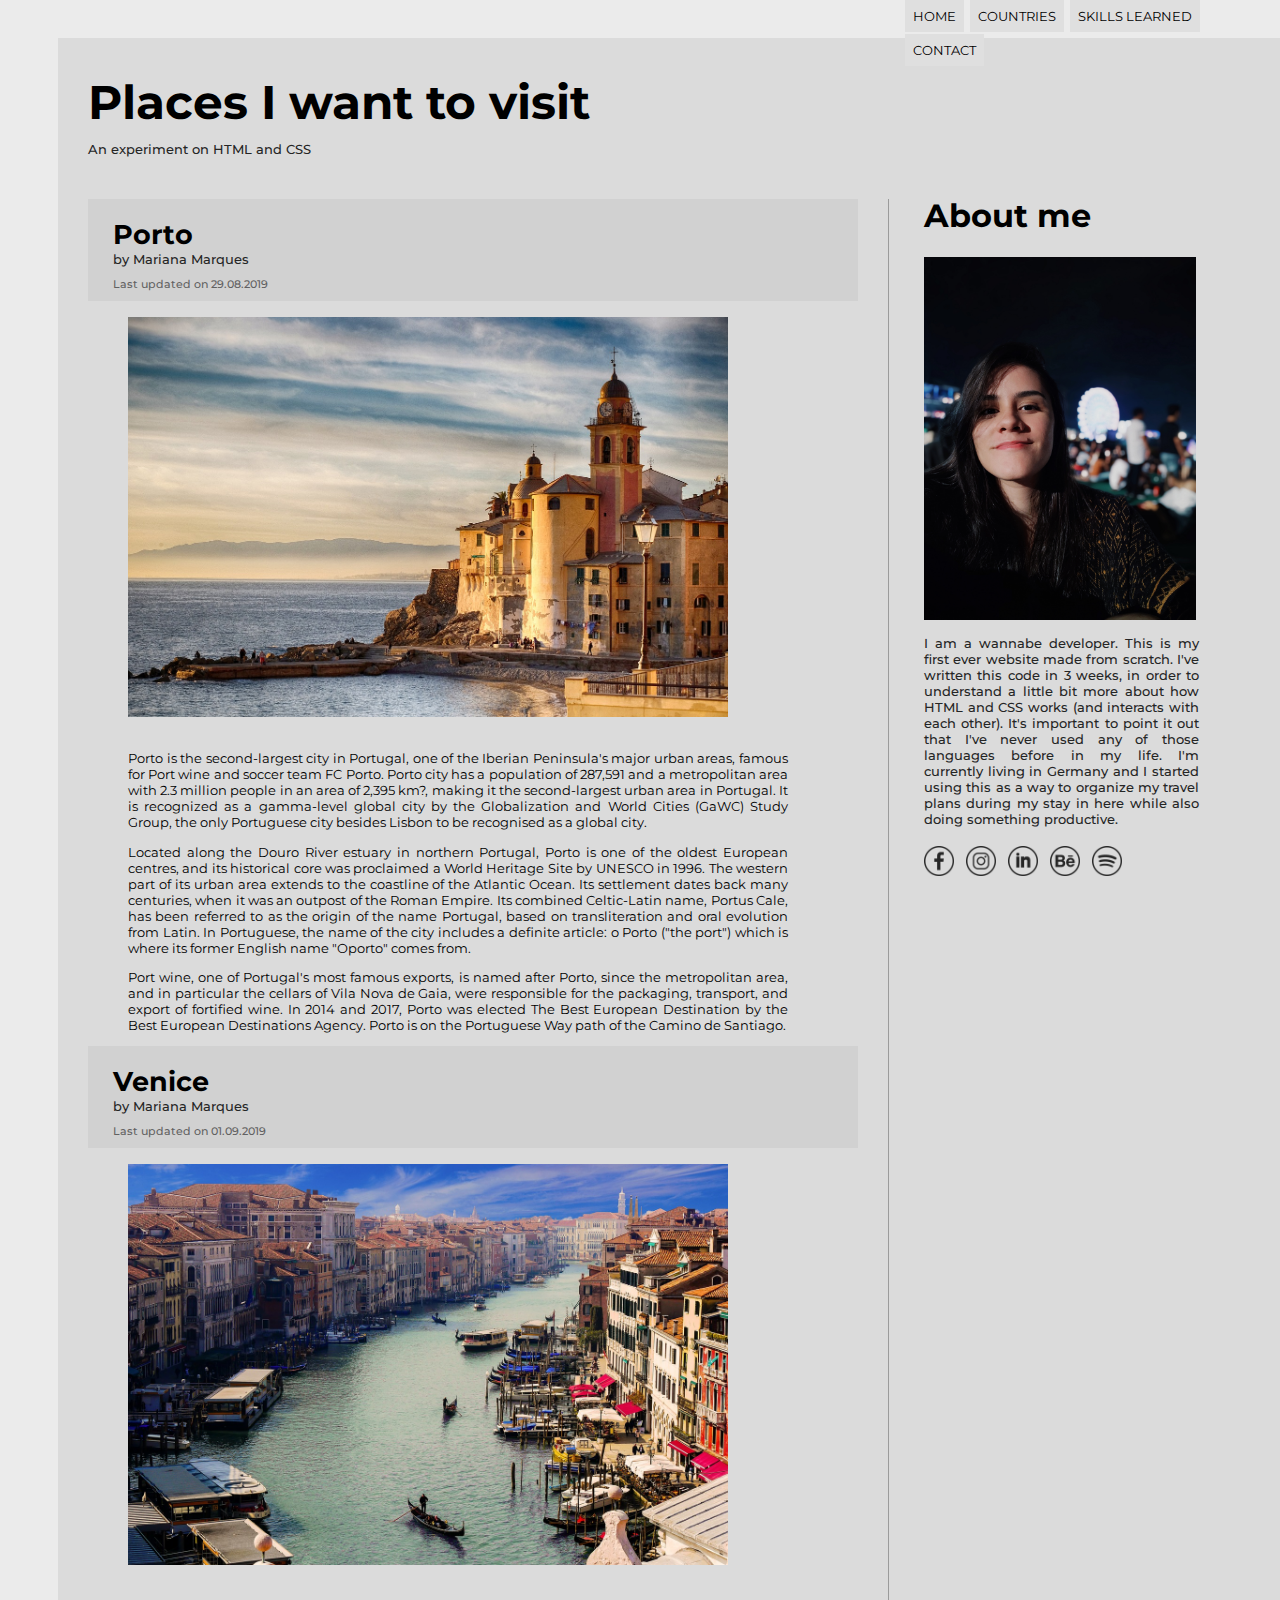
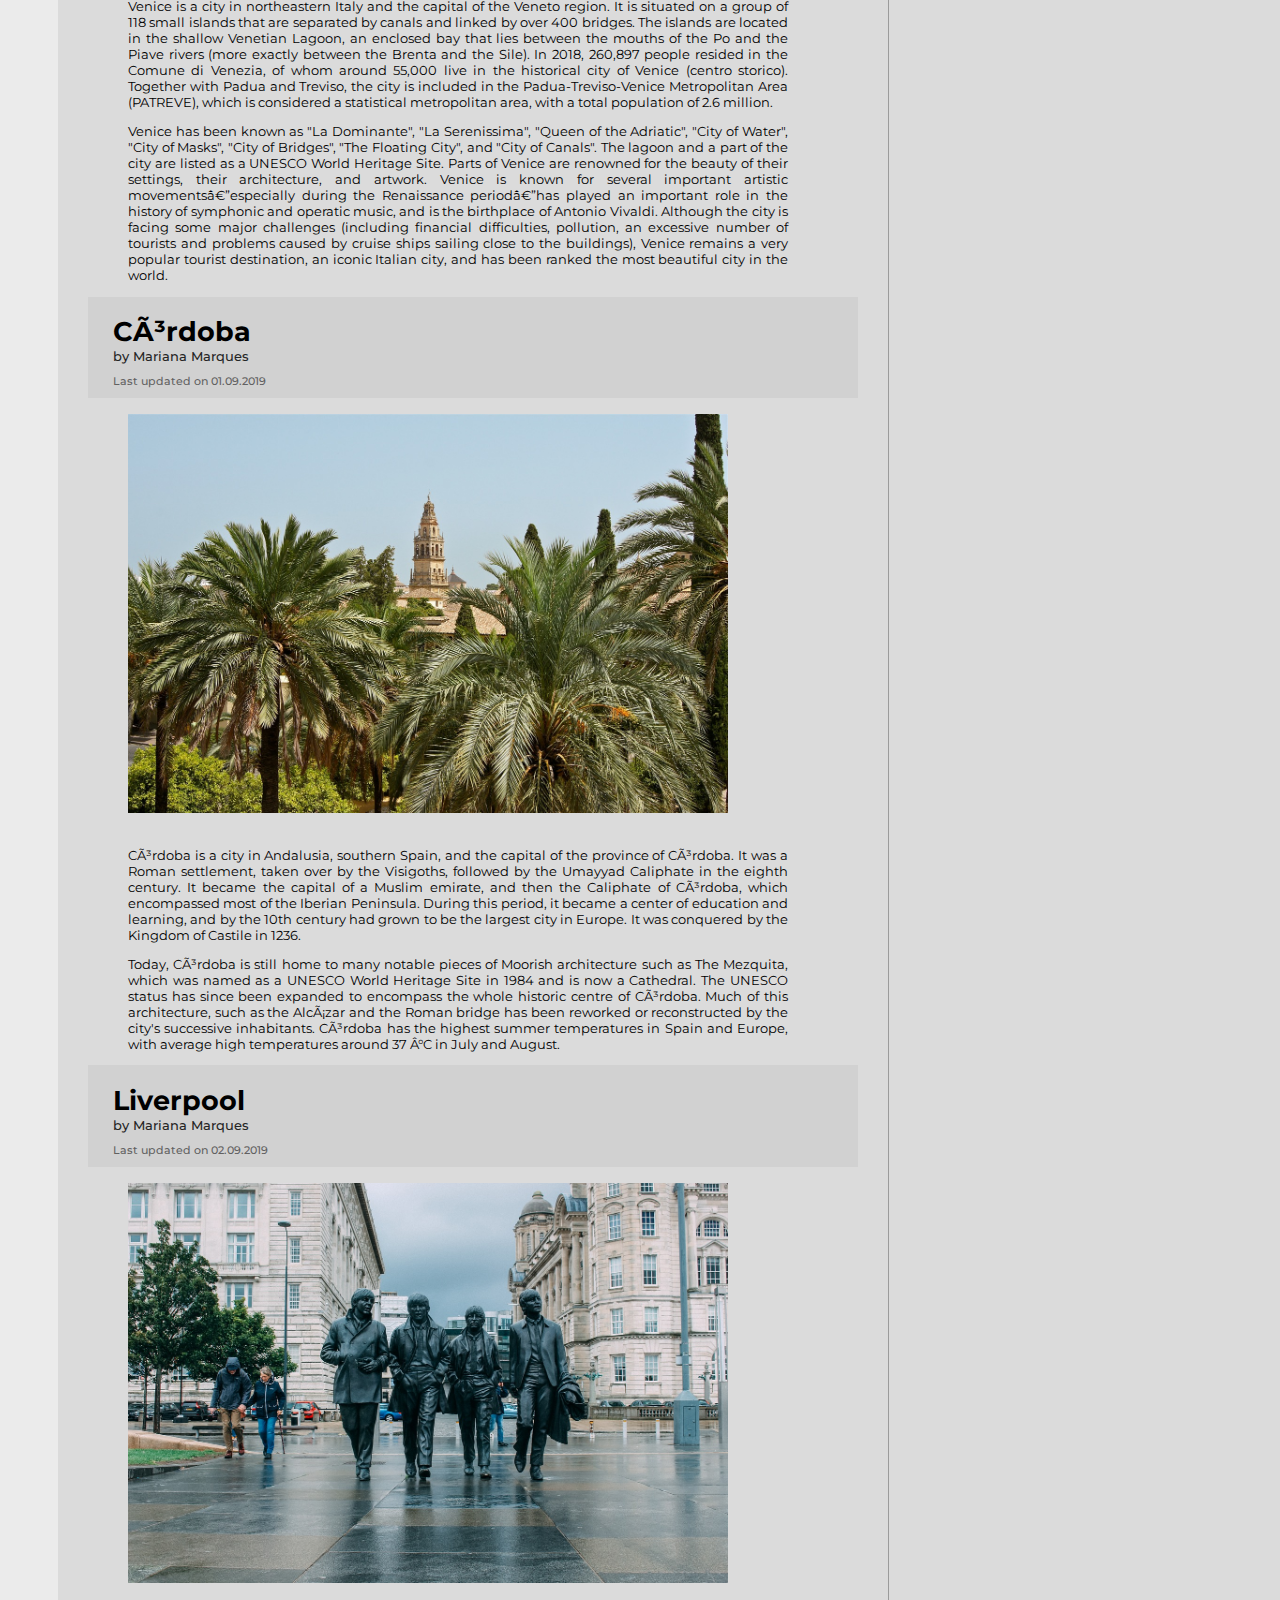
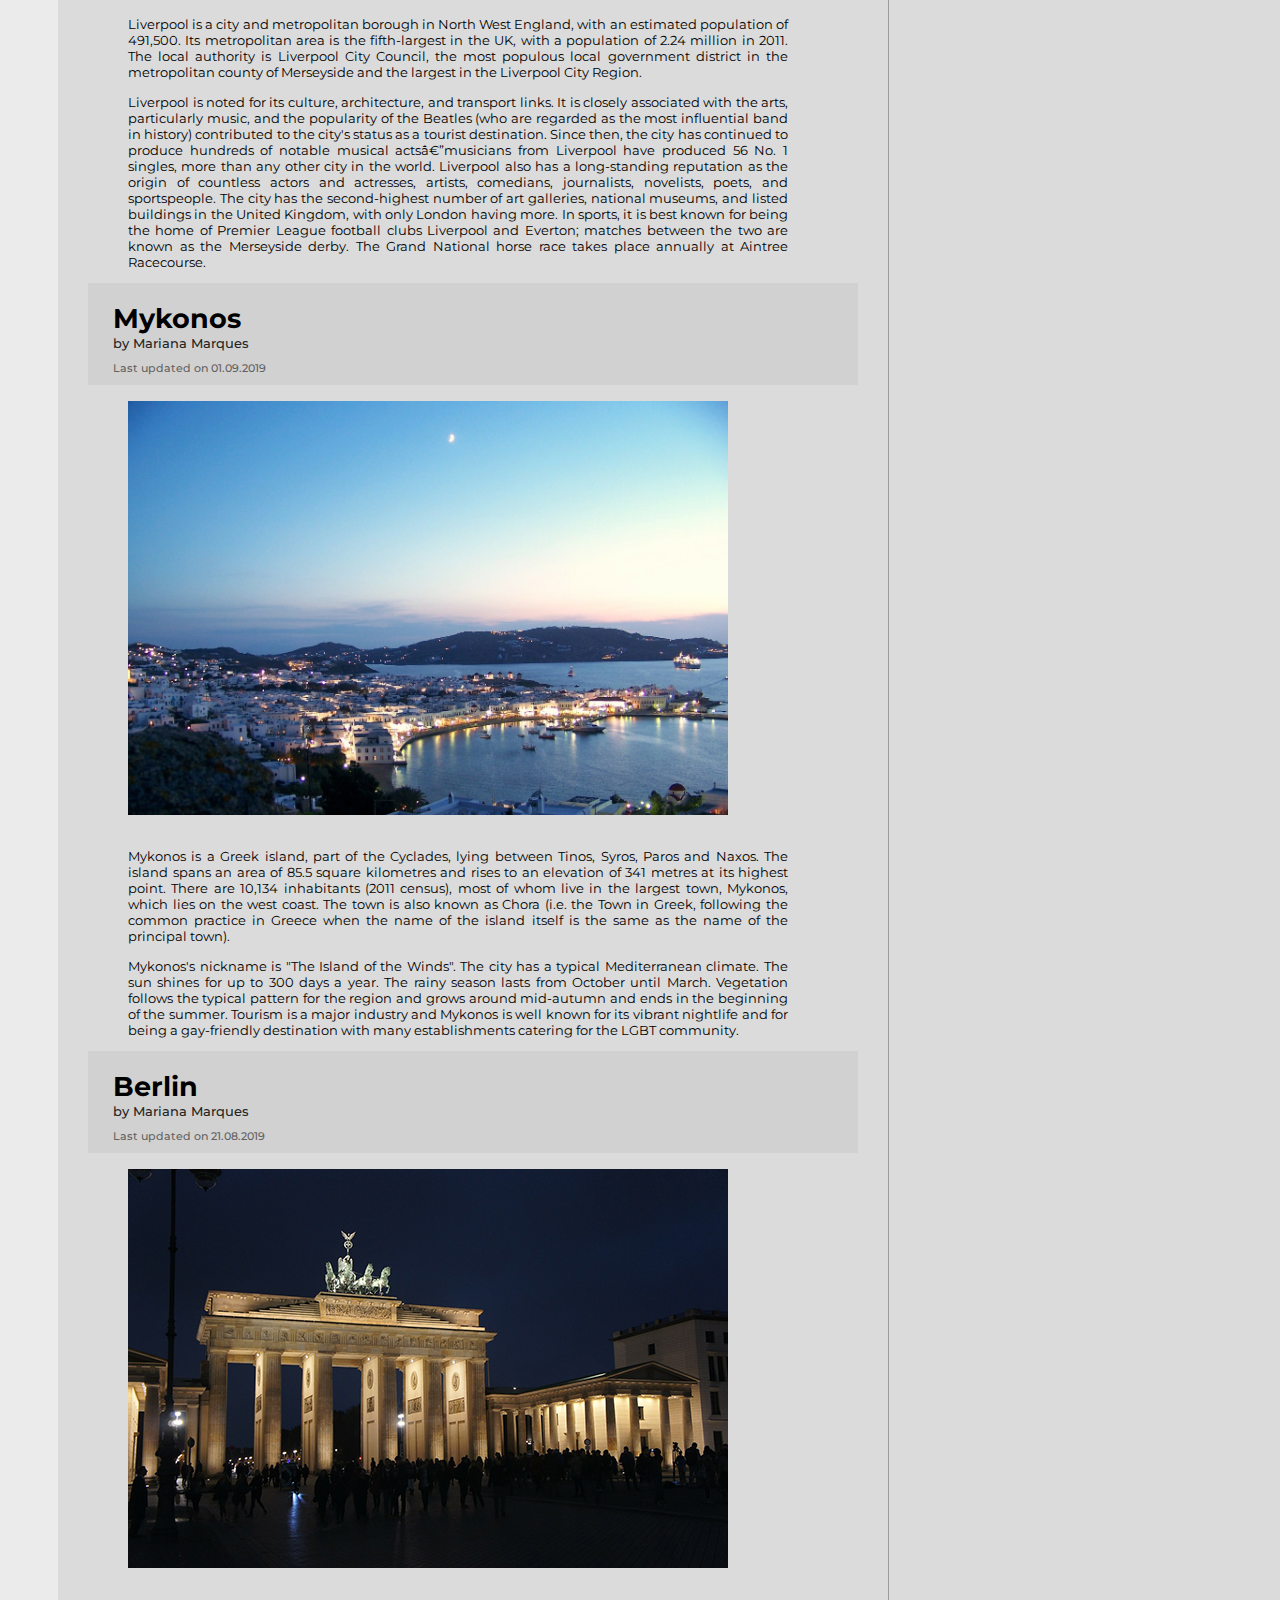
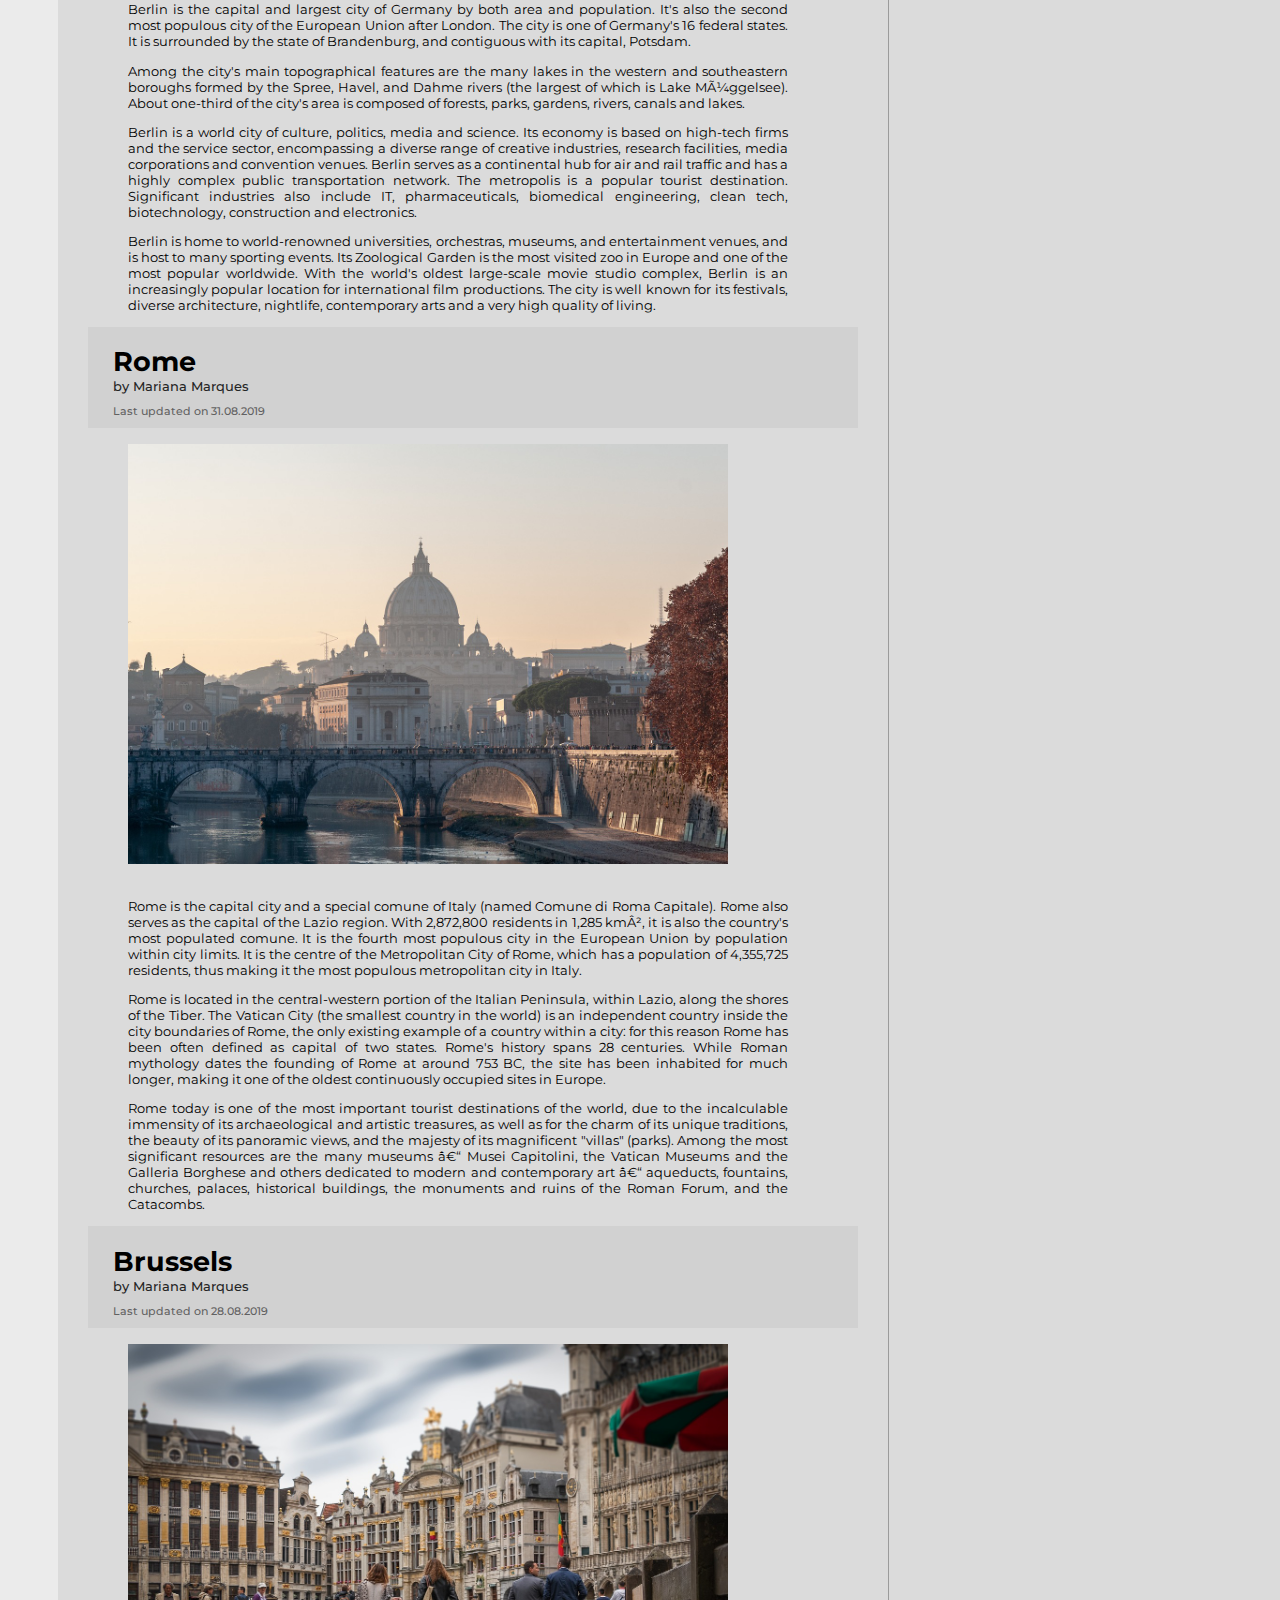
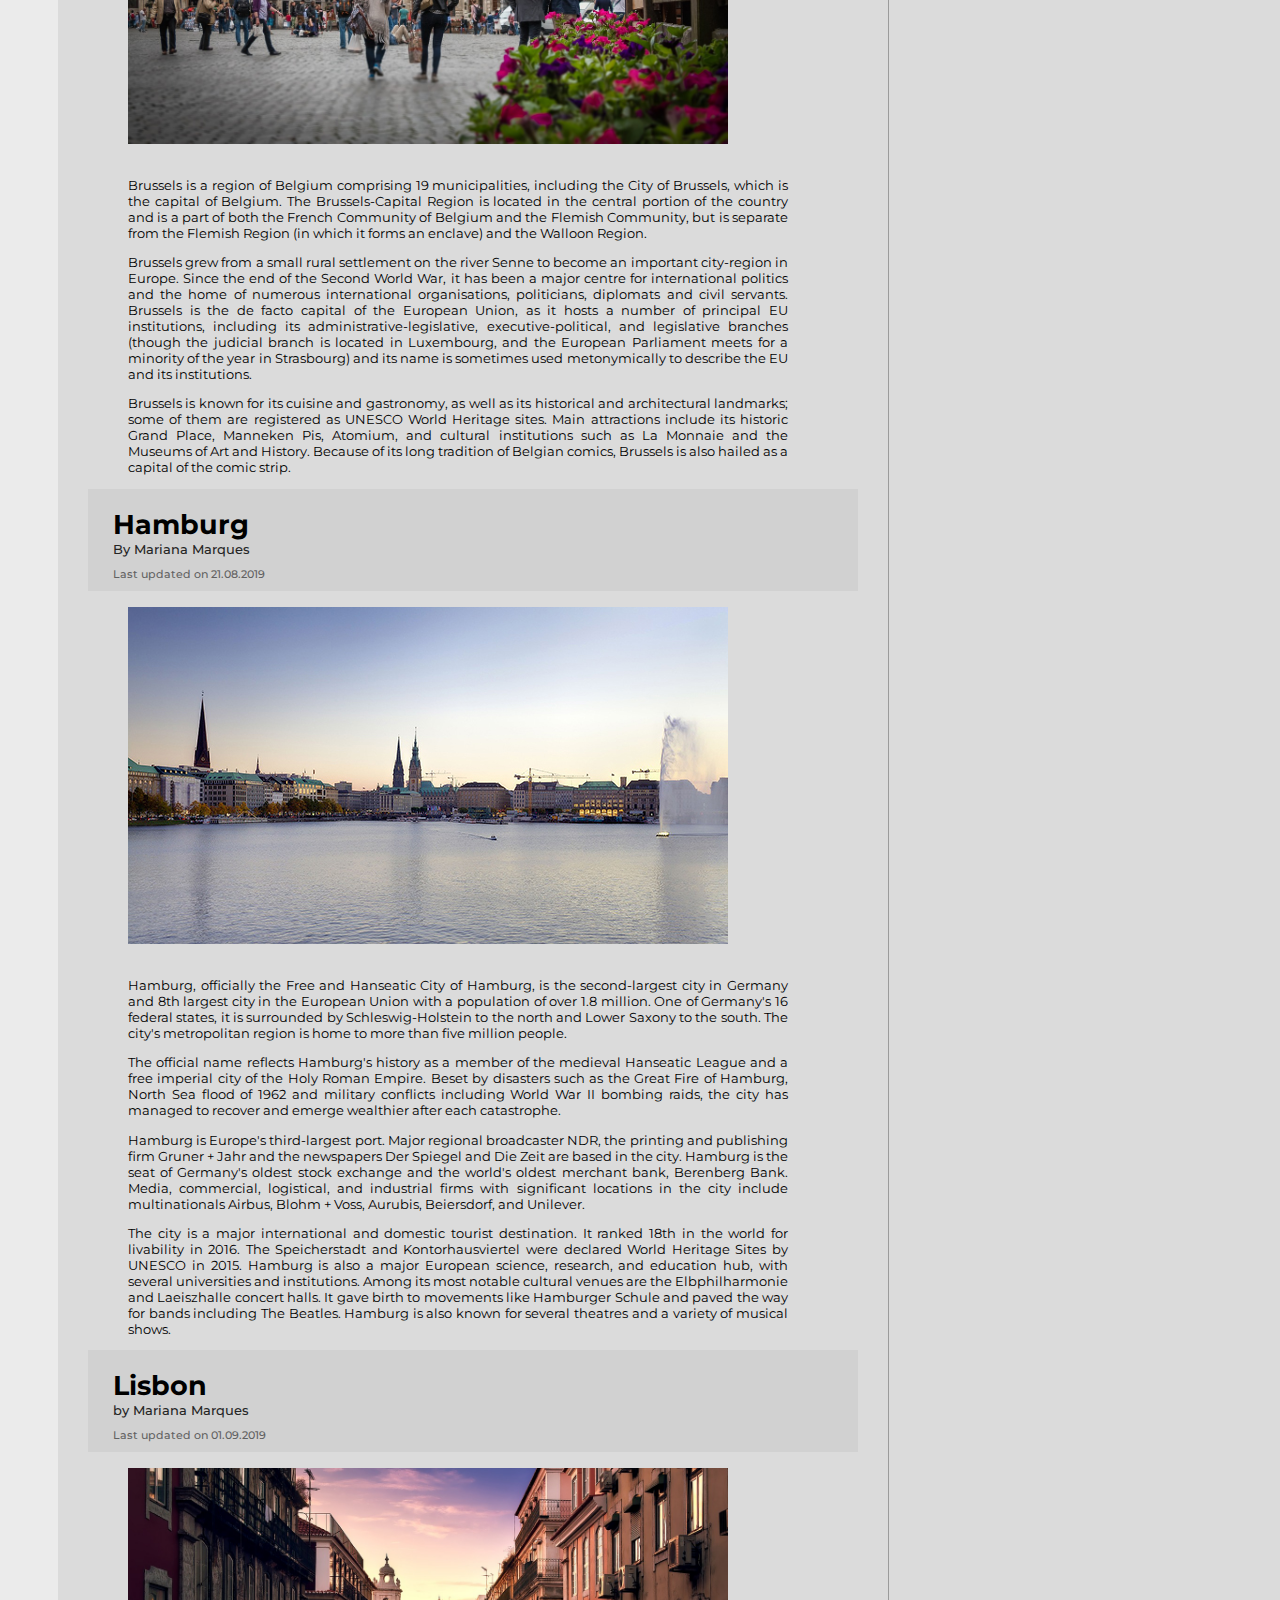
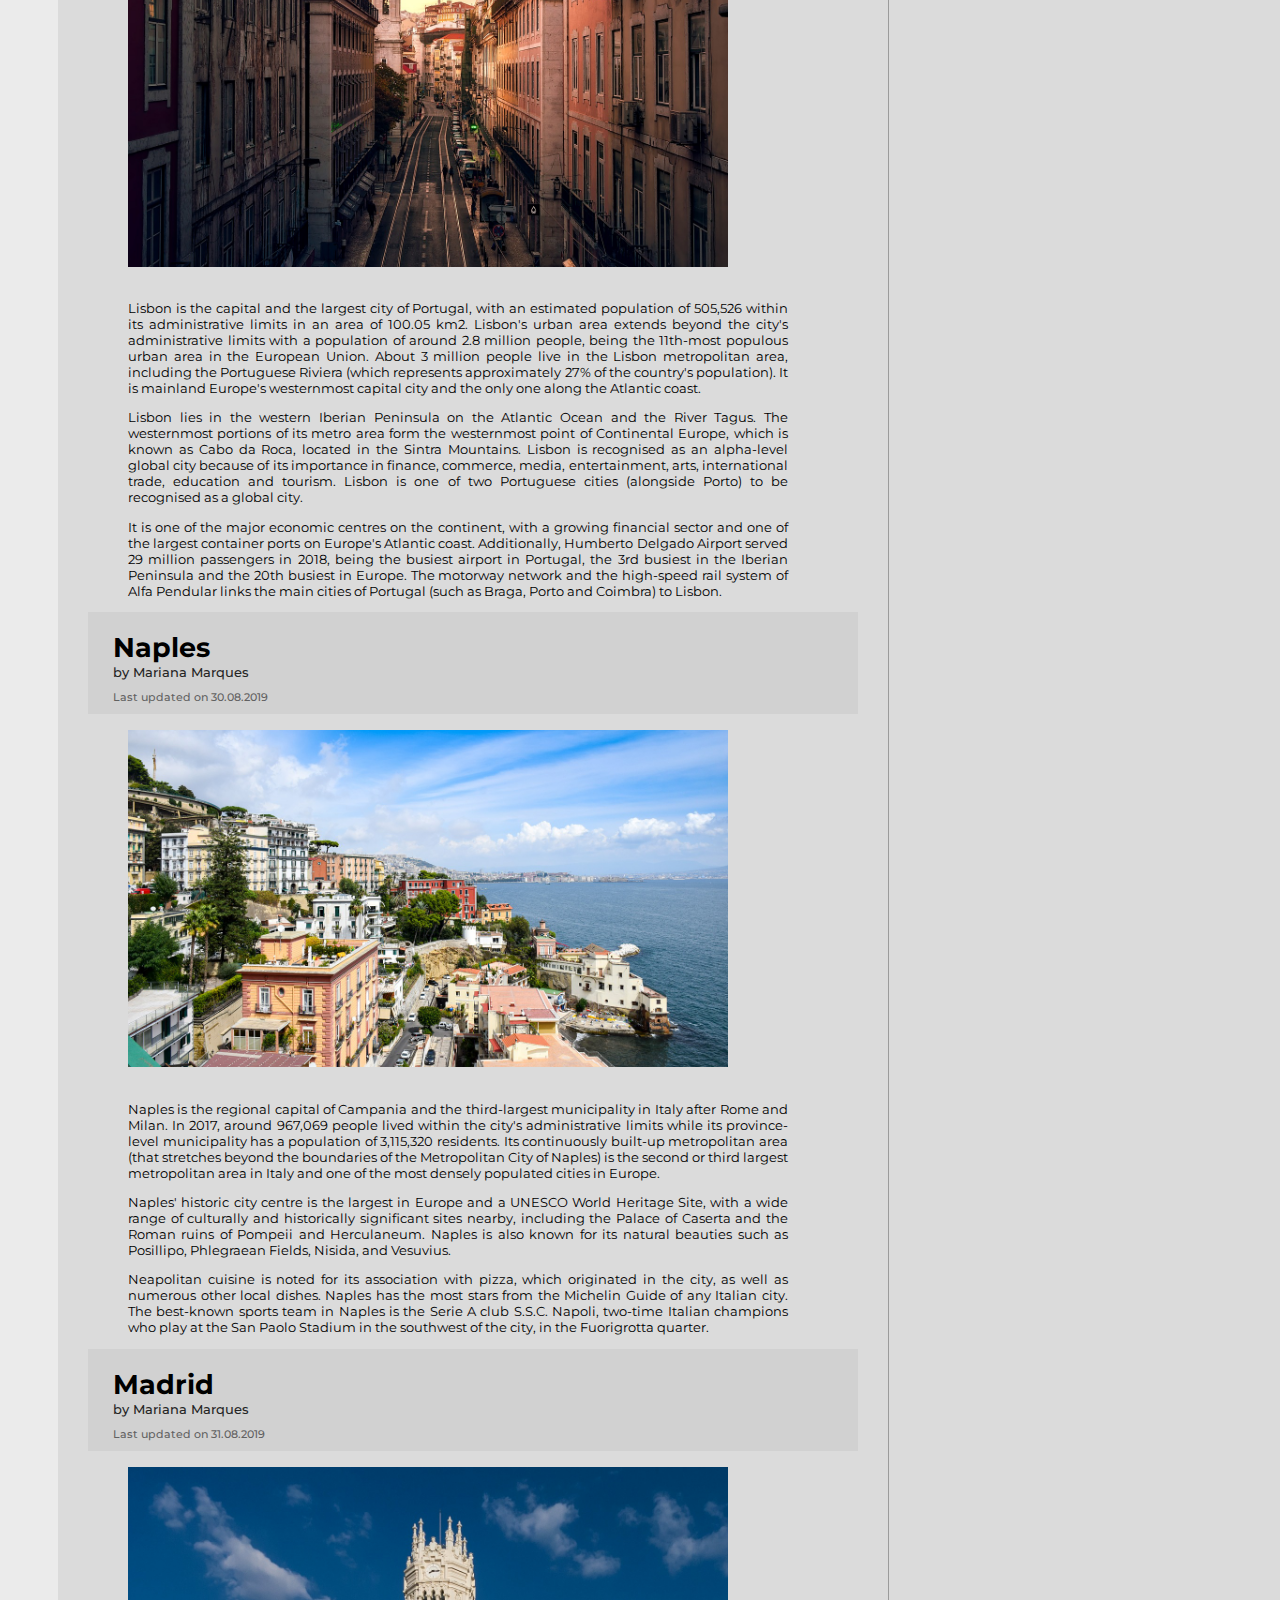
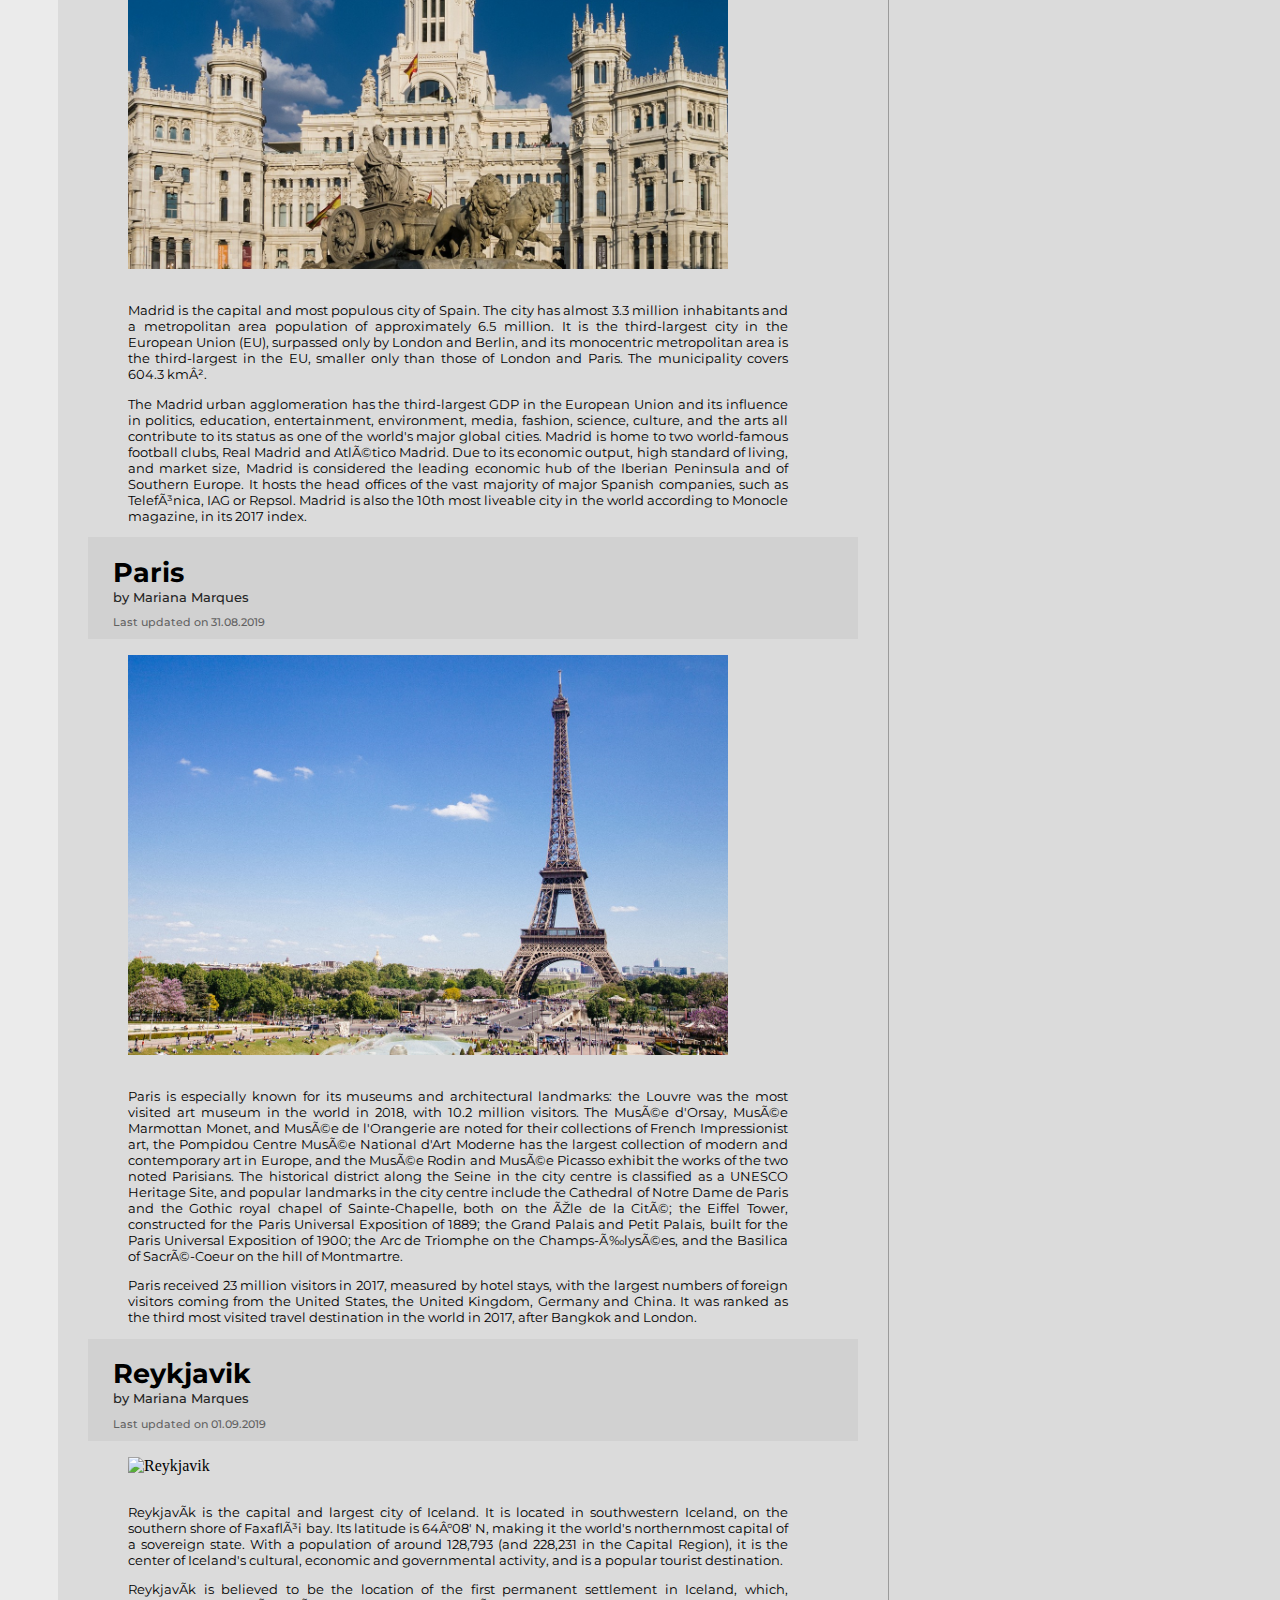
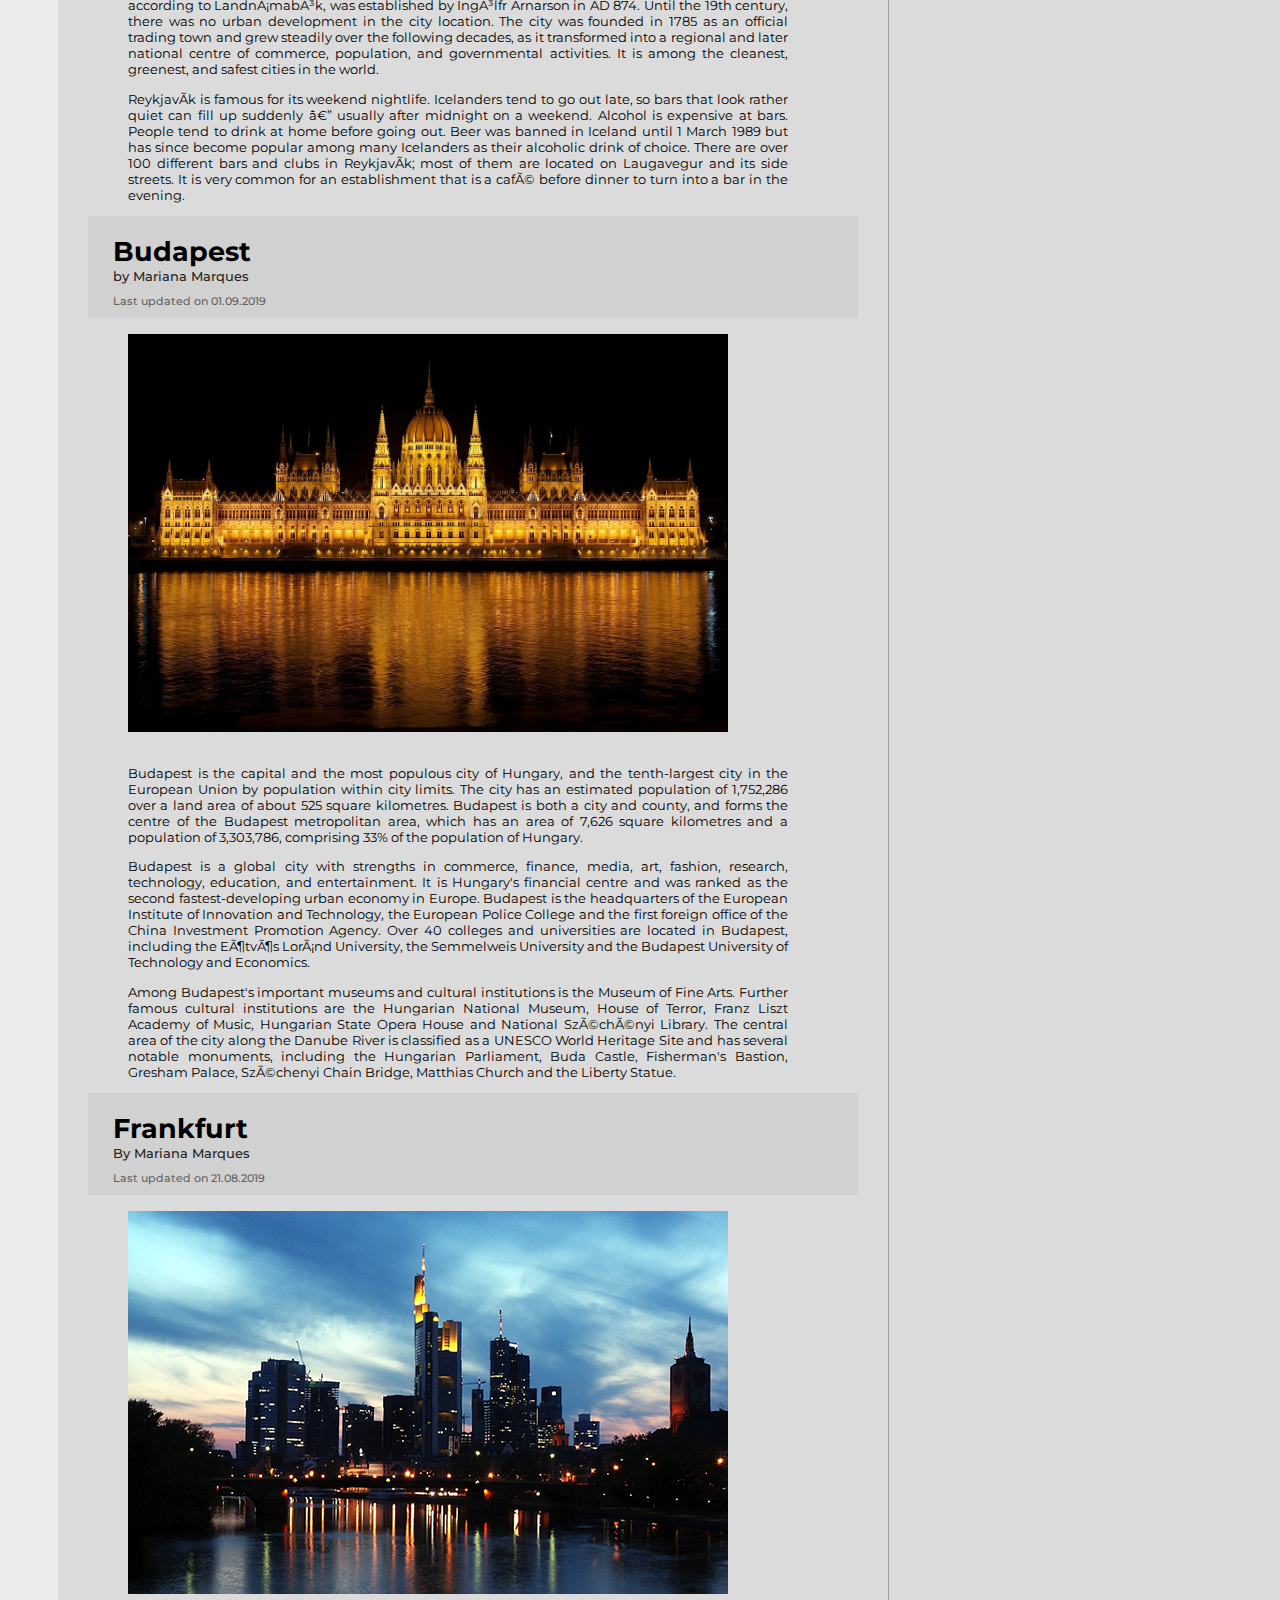
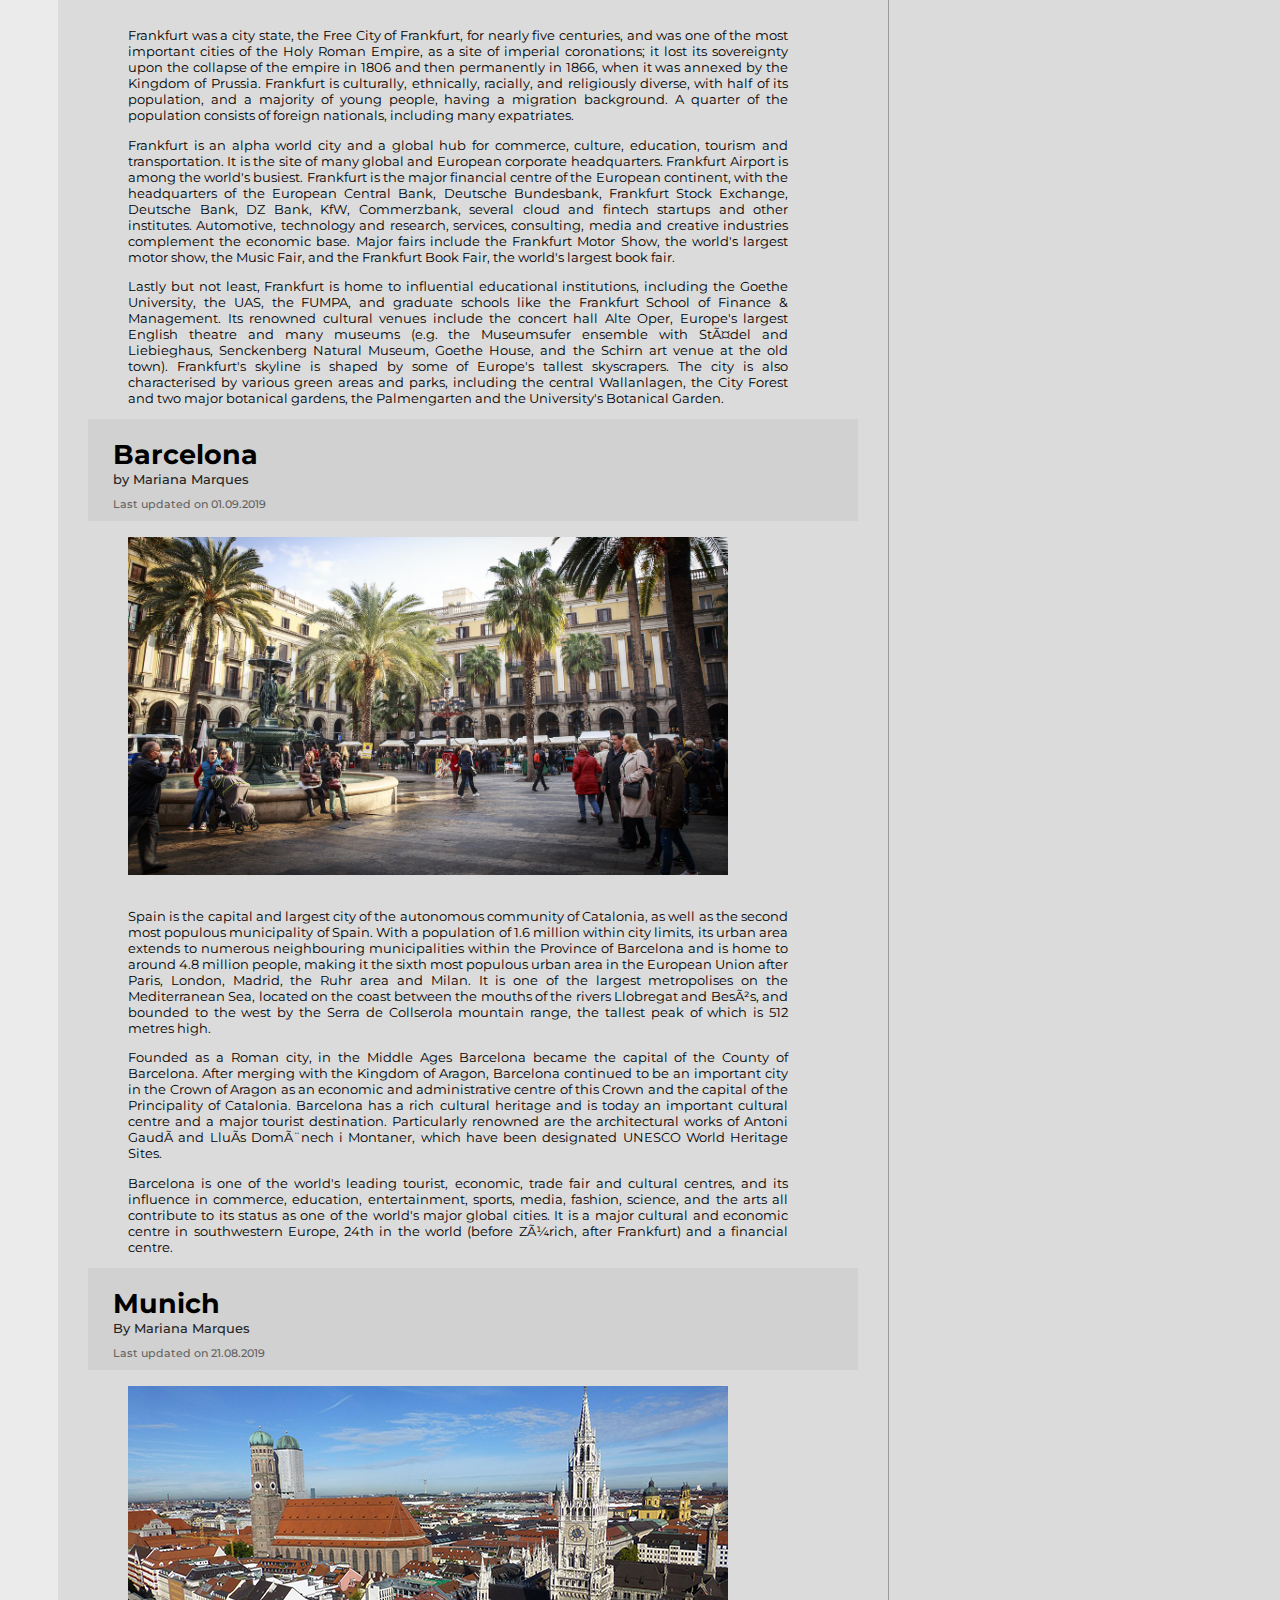
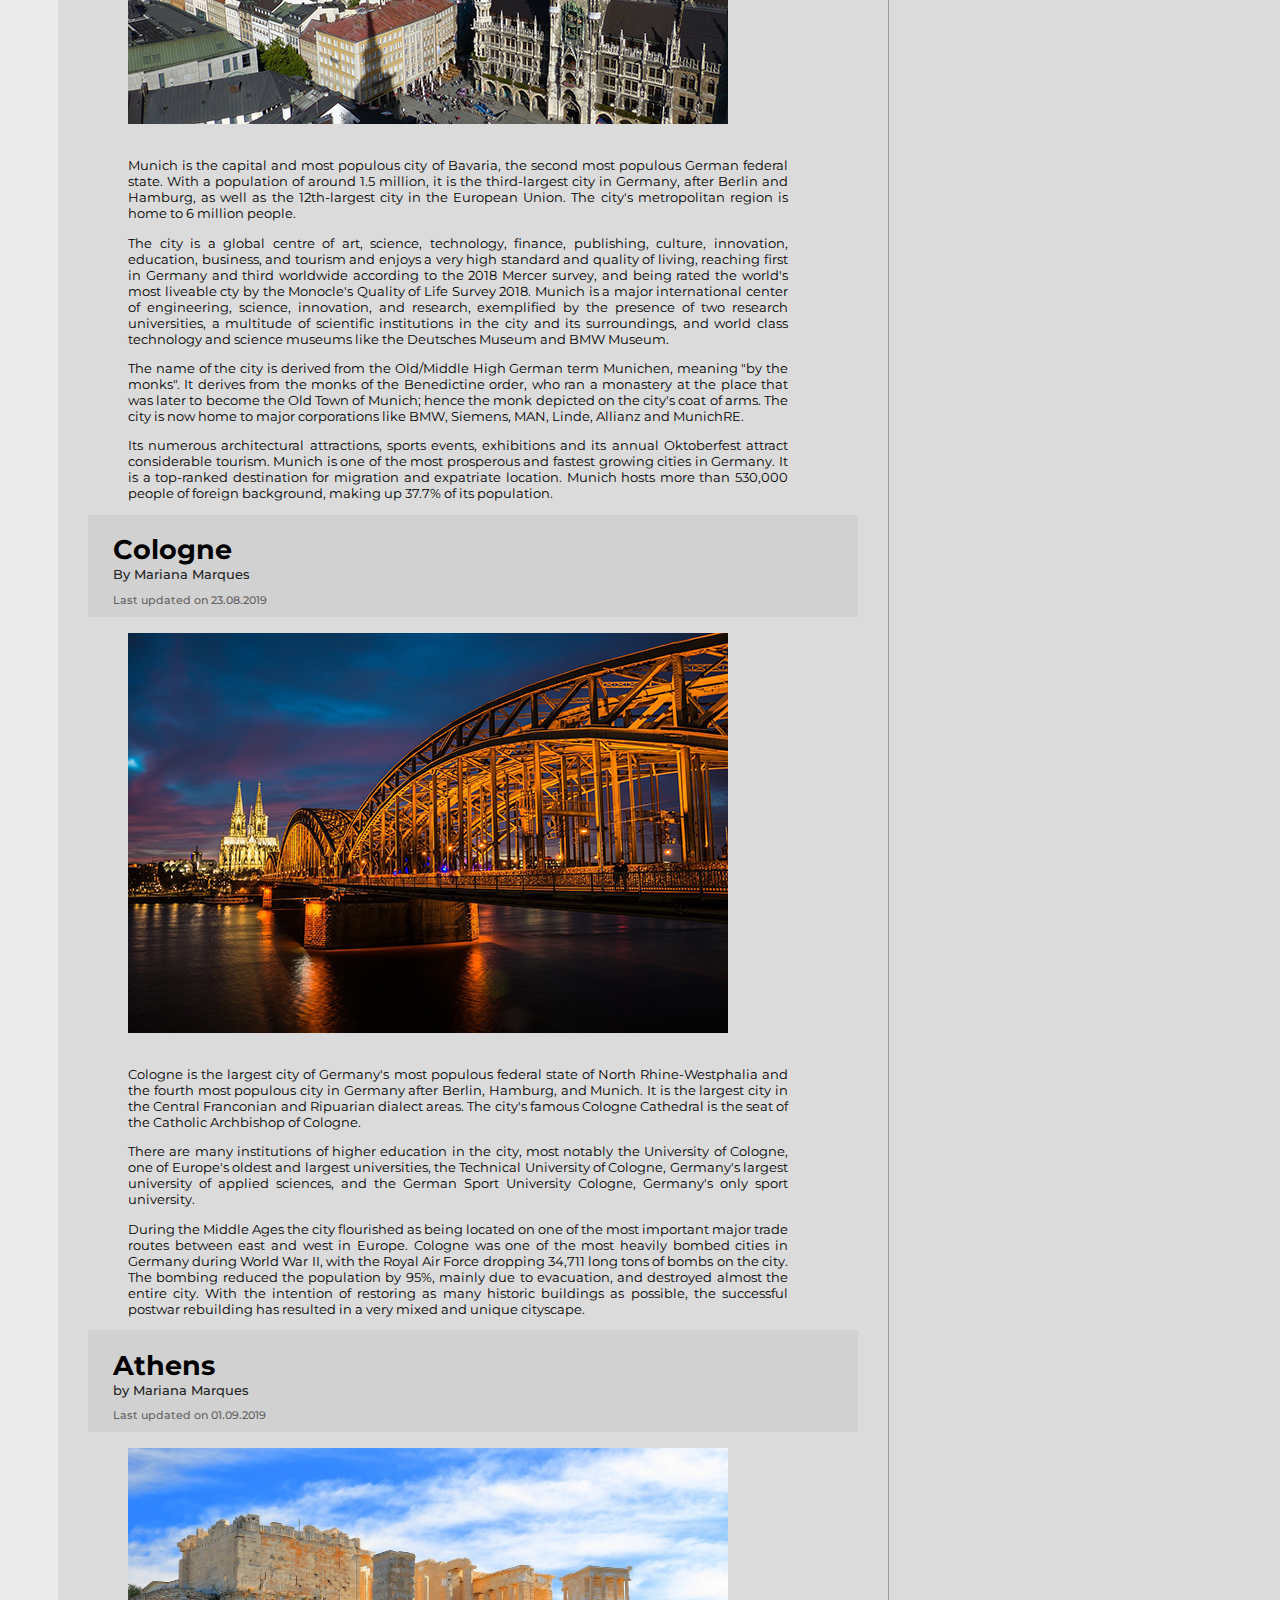
==== commit 969a8aff: "renaming css folder" ====
--- a/index.html
+++ b/index.html
@@ -3,7 +3,7 @@
 <head>
 <meta charset="ANSI"/>
 <title> My First Website </title>
-<link rel="stylesheet" type="text/css" href="_css/style.css">
+<link rel="stylesheet" type="text/css" href="main/style.css">
 <link href="https://fonts.googleapis.com/css?family=Montserrat:400,500,700,800&display=swap" rel="stylesheet">
 <script>
         alert("DISCLAIMER: \nThis website was developed for educational purposes only.");
--- a/main/style.css
+++ b/main/style.css
@@ -0,0 +1,212 @@
+@charset "ANSI";
+
+p {
+    text-align:justify;
+    font-family: 'Montserrat', sans-serif;
+    font-size: 10pt;
+    margin-right: 100px;
+    margin-left: 40px;
+}
+
+h2 {
+    font-family: 'Montserrat', sans-serif;
+    font-weight: 500;
+    font-size:10pt;
+    color:rgb(37, 37, 37);
+    margin-top: -20px;
+}
+
+h3 {
+    font-family: 'Montserrat', sans-serif;
+    font-weight: 500;
+    font-size:8pt;
+    color:rgb(97, 97, 97);
+
+}
+
+article {
+    display:block;
+    background-color: rgb(209, 209, 209);
+    margin-right:30px;
+    padding: 1px 2px 35px 25px;
+    
+}
+
+body {
+    background-color:rgb(235, 235, 235);
+}
+
+#interface {
+    width: 1175px;
+    background-color:rgb(219, 219, 219);
+    margin: 38px 400px 40px 50px;
+    padding: 5px 30px 30px 30px;
+    
+}
+
+/* Formatting images with subtitles */
+
+figure.photoSubtitle {
+    position: relative;
+    display: inline-block;
+}
+
+figure.photoSubtitle img {
+    width: 100%;
+    max-width: 600px;
+    height: auto;
+}
+
+figure.photoSubtitle figcaption {
+    position: absolute;
+    font-family: 'Montserrat', sans-serif;
+    font-size:10pt;
+    font-weight: bold;
+    box-sizing: border-box;
+    top: 0px;
+    background-color: rgba(0,0,0, 0.6);
+    color:white;
+    width: 100%;
+    height: 99%;
+    opacity: 0;
+    transition: opacity 1s;
+    display: flex;
+    justify-content: center;
+    align-items: center;
+}
+
+figure.photoSubtitle:hover figcaption {
+    opacity:1;
+}
+
+/* Formatting the menu */
+
+#menu {
+    display:block;
+}
+
+#menu ul {
+    list-style:none;
+    text-transform:uppercase;
+    position:absolute;
+    top: -17px;
+    left:864px;
+}
+
+#menu li {
+    display:inline-block;
+    background-color: rgb(223, 223, 223);
+    padding: 8px;
+    margin: 1px;
+    font-family:'Montserrat', sans-serif;
+    font-size:10pt;
+}
+
+#menu li:hover {
+    background-color: rgb(155, 155, 155);
+    transition: 1s;
+}
+#menu h1 {
+    display:none;
+}
+
+#menu a {
+    color:black;
+    text-decoration:none;
+
+}
+
+#top {
+    height: 110px;
+    margin-bottom: 40px;
+}
+
+#top h1 {
+    margin-bottom: 45px;
+    font-family: 'Montserrat', sans-serif;
+    font-size: 35pt;
+}
+
+#top h2 {
+    margin-top:-35px;
+}
+
+#bodyText {
+    display: block;
+    width: 800px;
+    float: left;
+    margin-top: -25px;
+    border-right: 1px solid rgb(155, 155, 155);
+}
+
+#bodyText h1 {
+    font-family:'Montserrat', sans-serif;
+    font-weight: bold;
+    margin-bottom: 20px;
+    font-size: 20pt;
+}
+
+#bodyText h3 {
+    margin-bottom: -25px;
+}
+
+#rightSide {
+    display: block;
+    width: 300px;
+    float: left;
+    padding-left: 10px;
+    text-align:justify;
+}
+
+#rightSide img {
+    padding-left: 25px;
+    display: block;
+    width: 100%;
+    max-width: 272px;
+}
+
+#rightSide h1 {
+    font-family: 'Montserrat', sans-serif;
+    padding-left: 25px;
+    margin-top: -28px;
+}
+
+#rightSide h2 {
+    font-family: 'Montserrat', sans-serif;
+    padding-left: 25px;
+    padding-top: 35px;
+}
+
+#rightSide .contact img {
+    margin: 0;
+    padding: 0;
+    display: block;
+}
+
+#rightSide .contact a {
+    width: 30px;
+    height: 30px;
+    display: flex;
+    margin: 8px 12px 0px 0px;
+}
+
+#rightSide .contact {
+    display: inline-flex;
+    margin-left: 25px;
+}
+
+#copyright {
+    clear:both;
+    text-align: center;
+    font-size: 10pt;
+    padding-top: 50px;
+}
+
+figure.europe img {
+    width: 300px;
+}
+
+a {
+    text-decoration: none;
+    color: black;
+}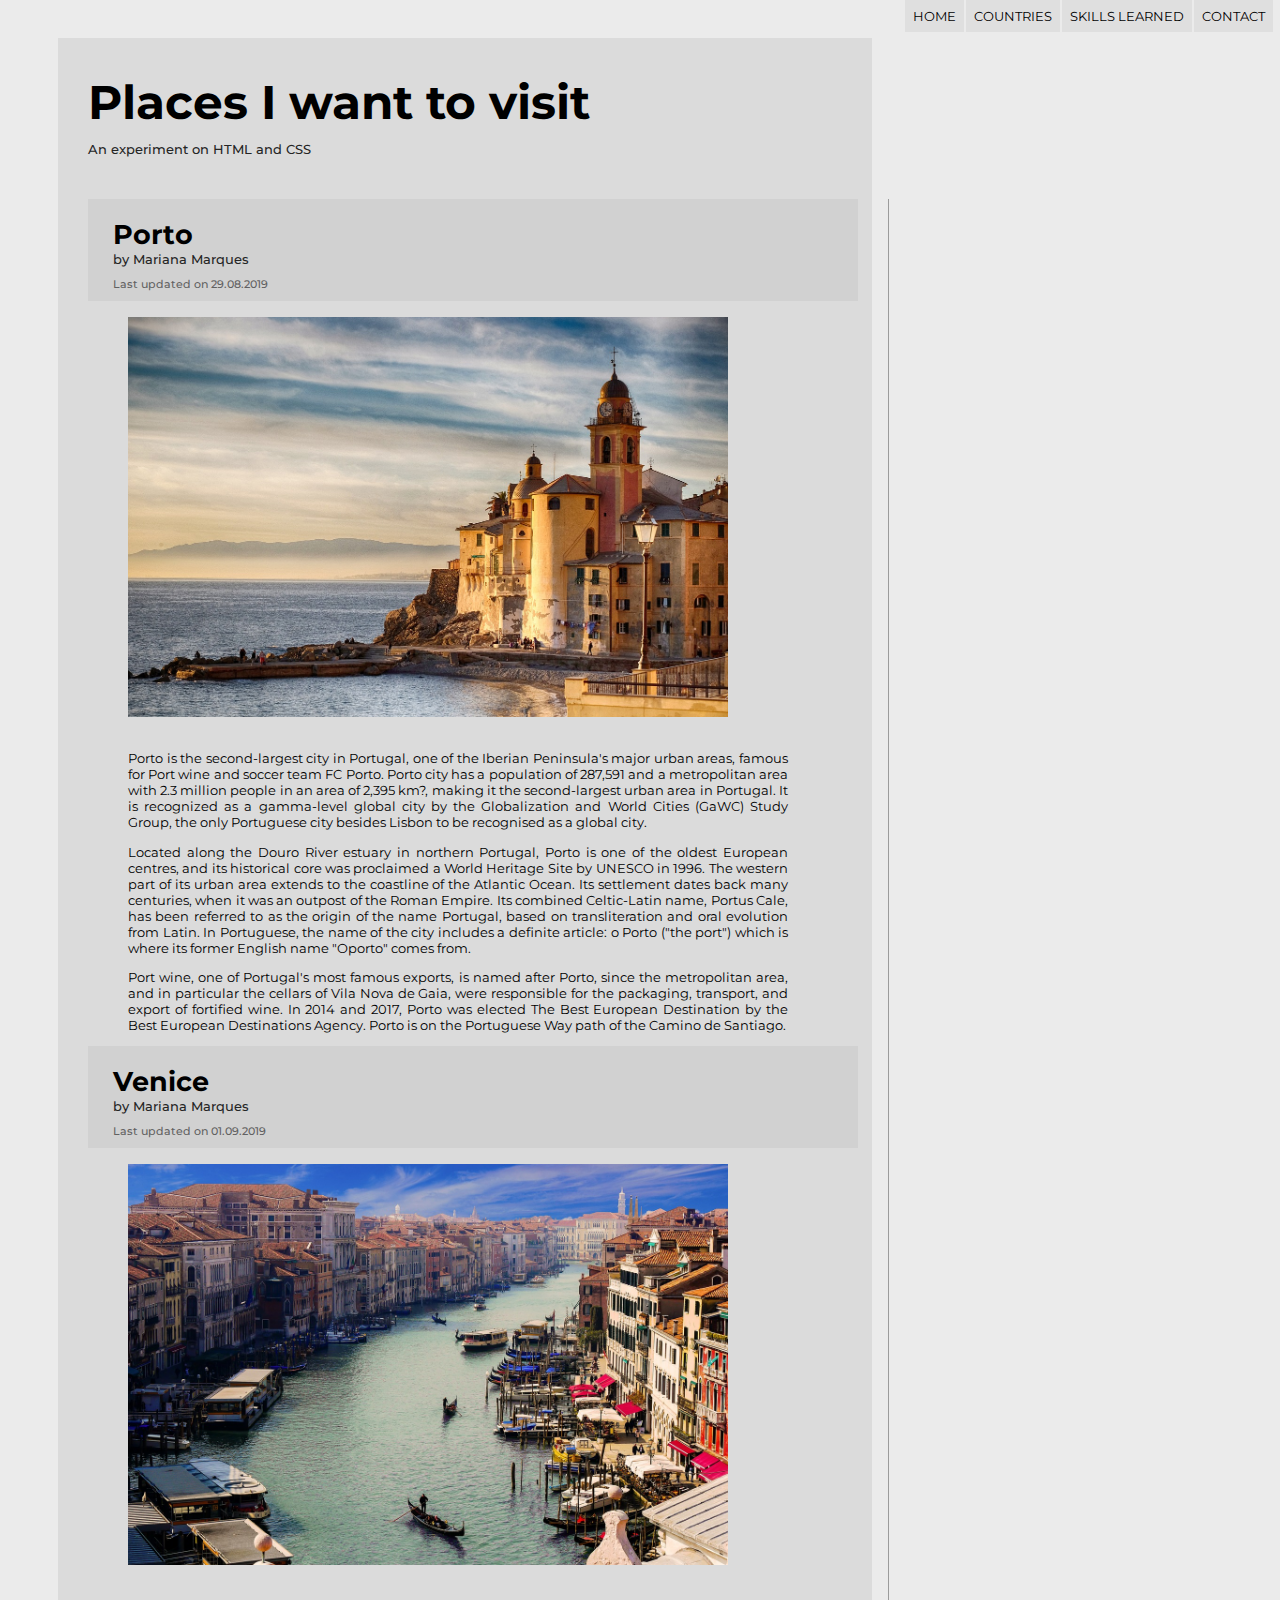
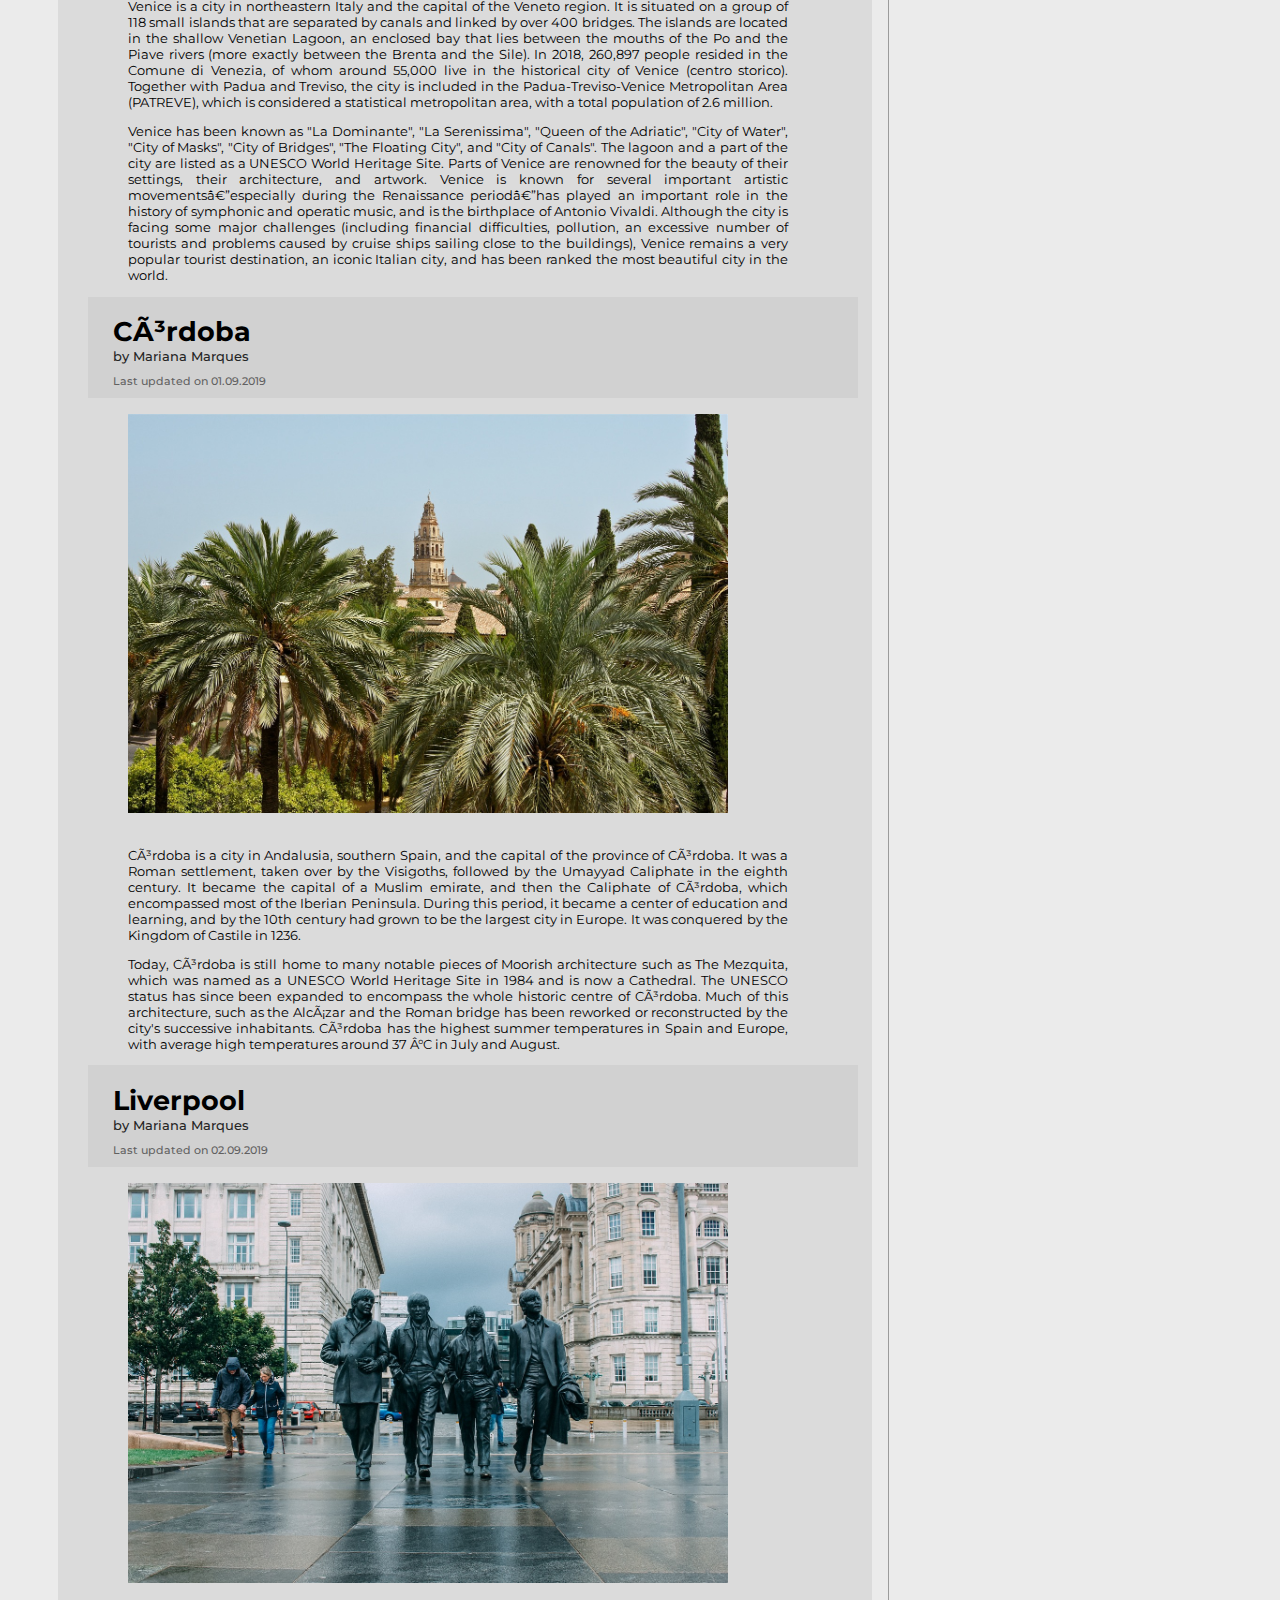
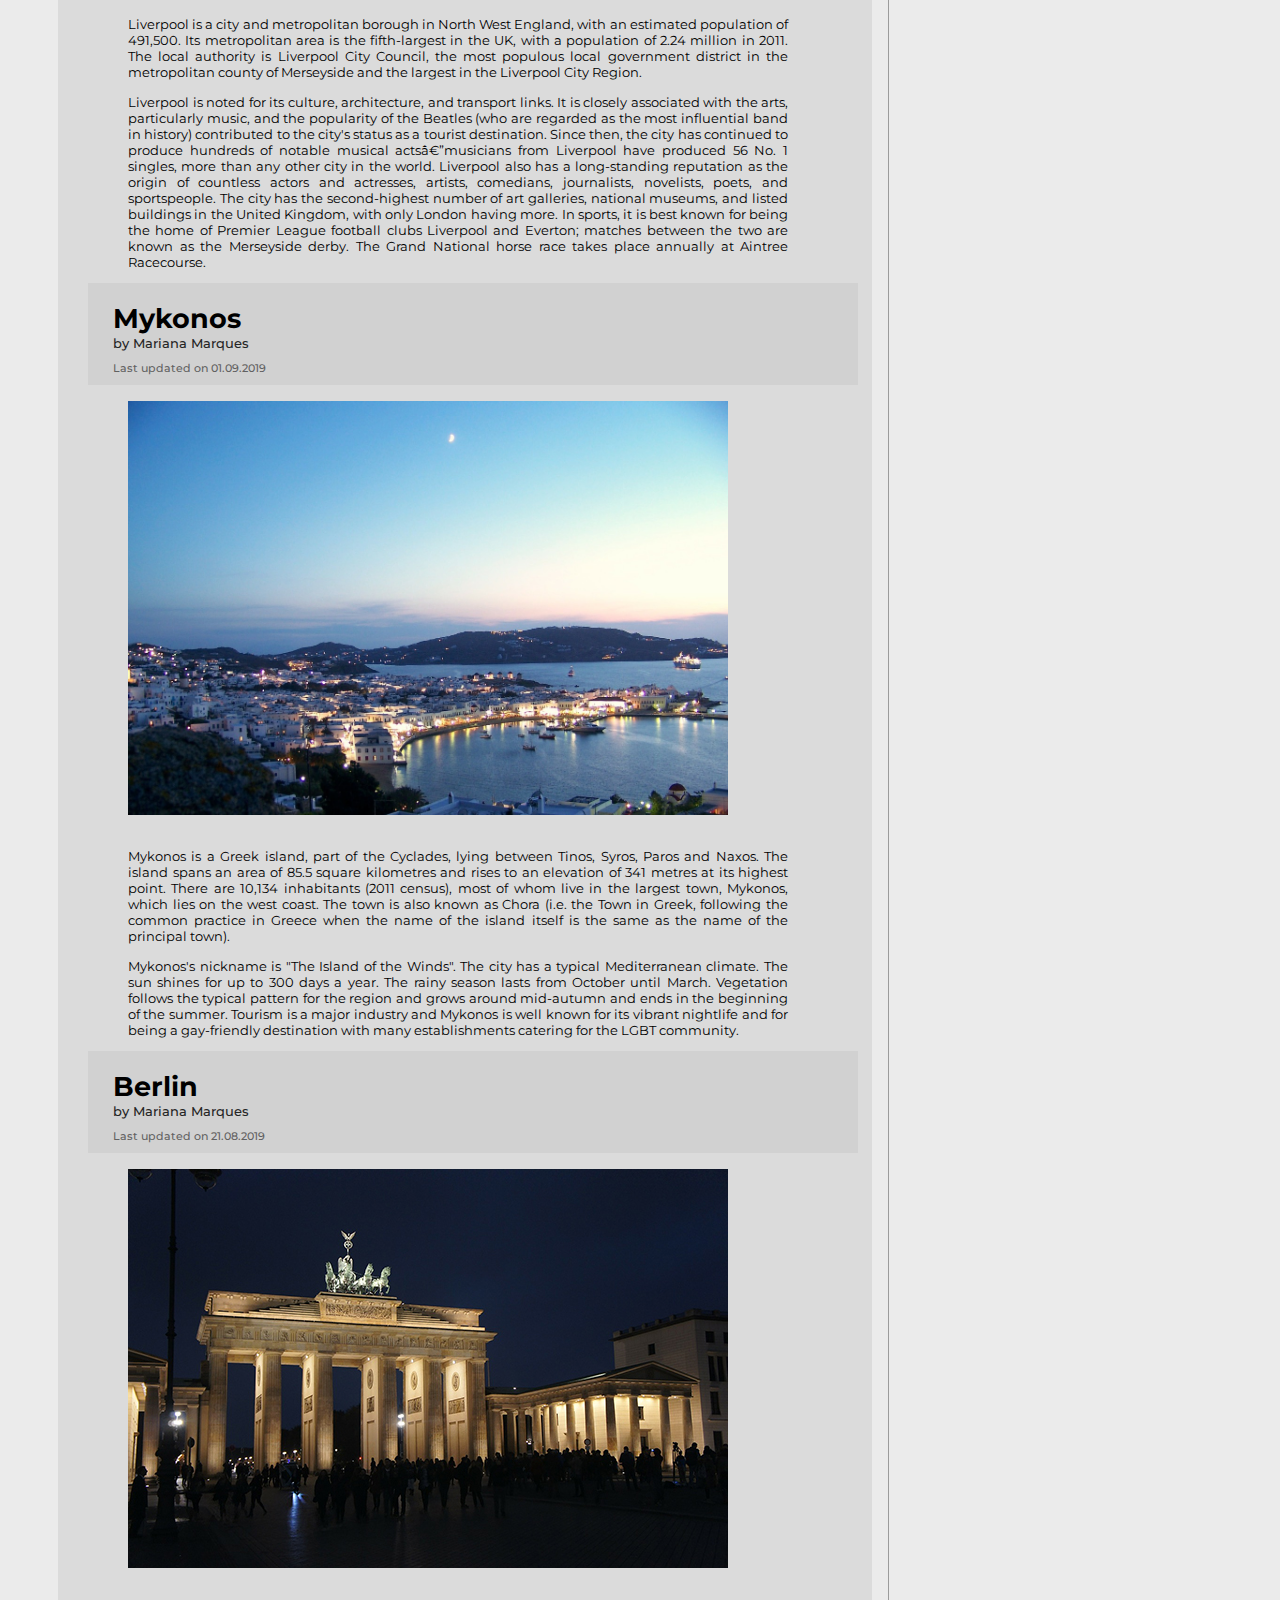
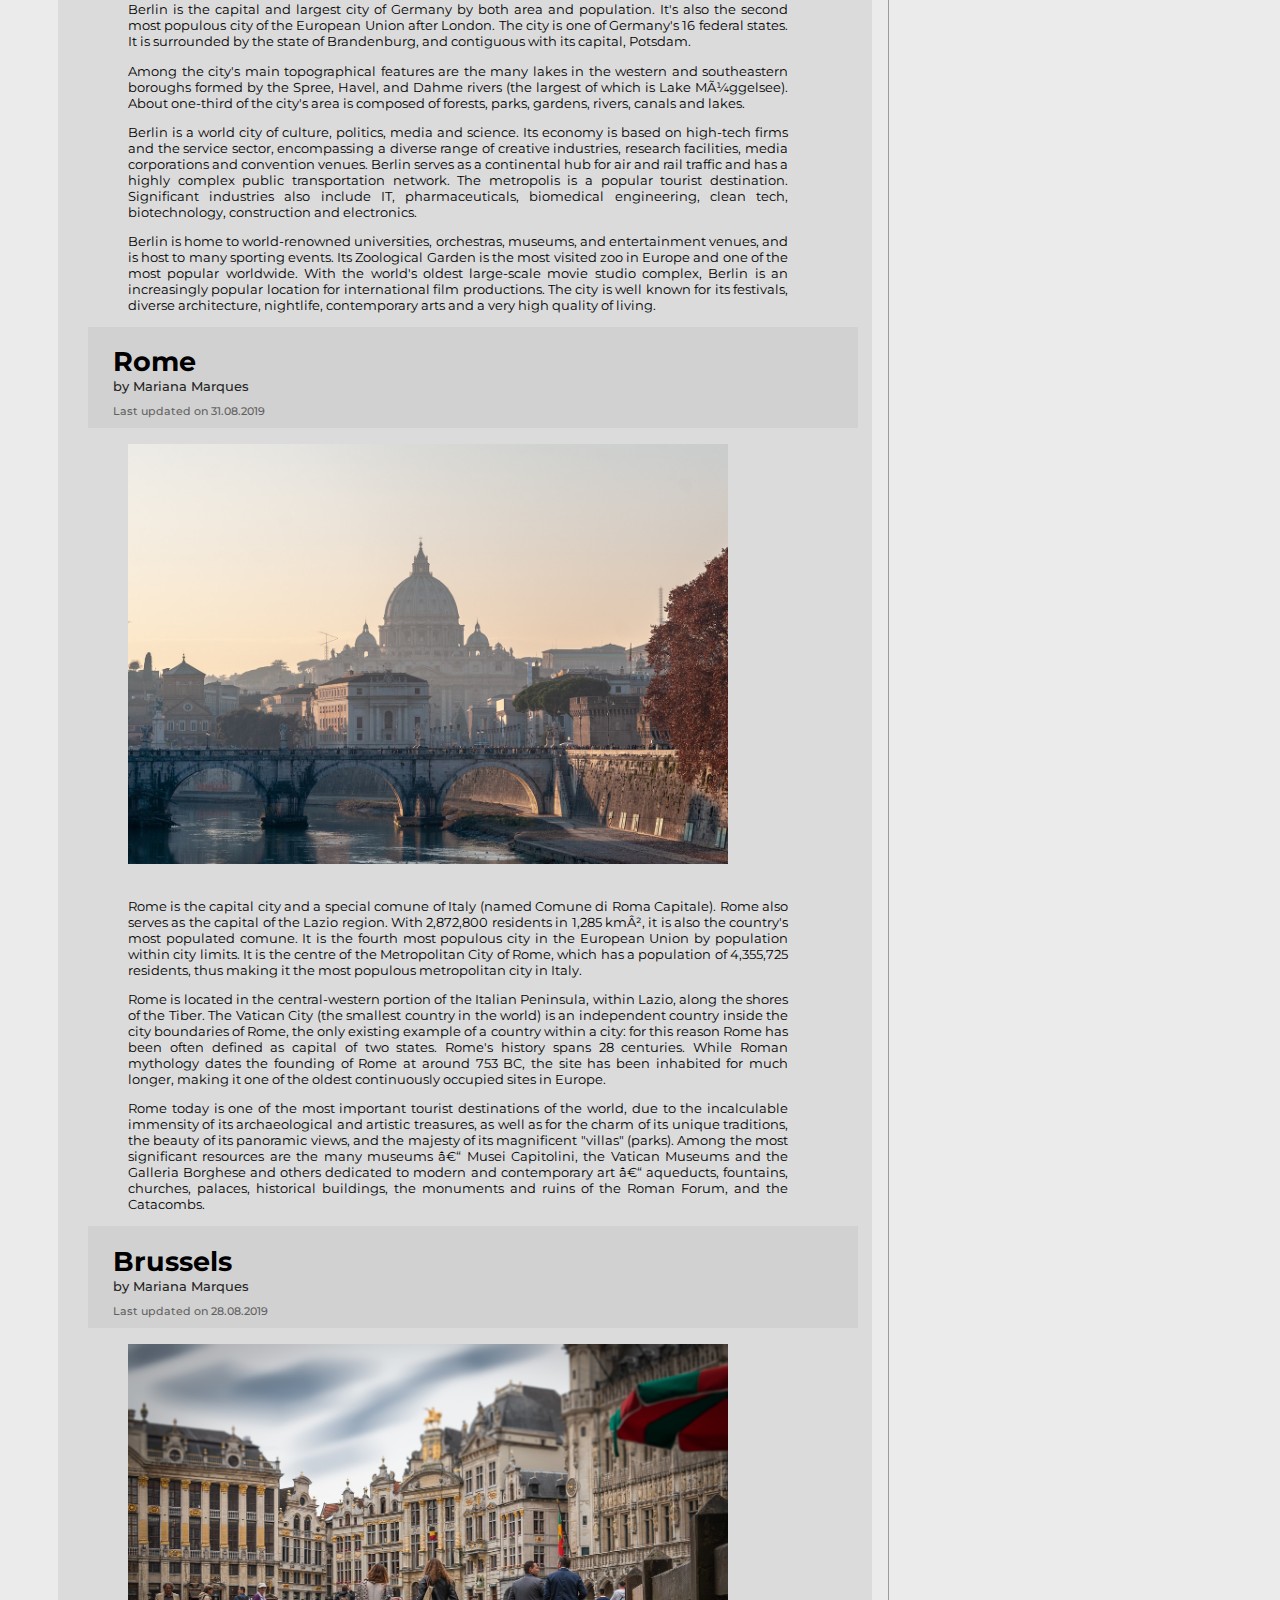
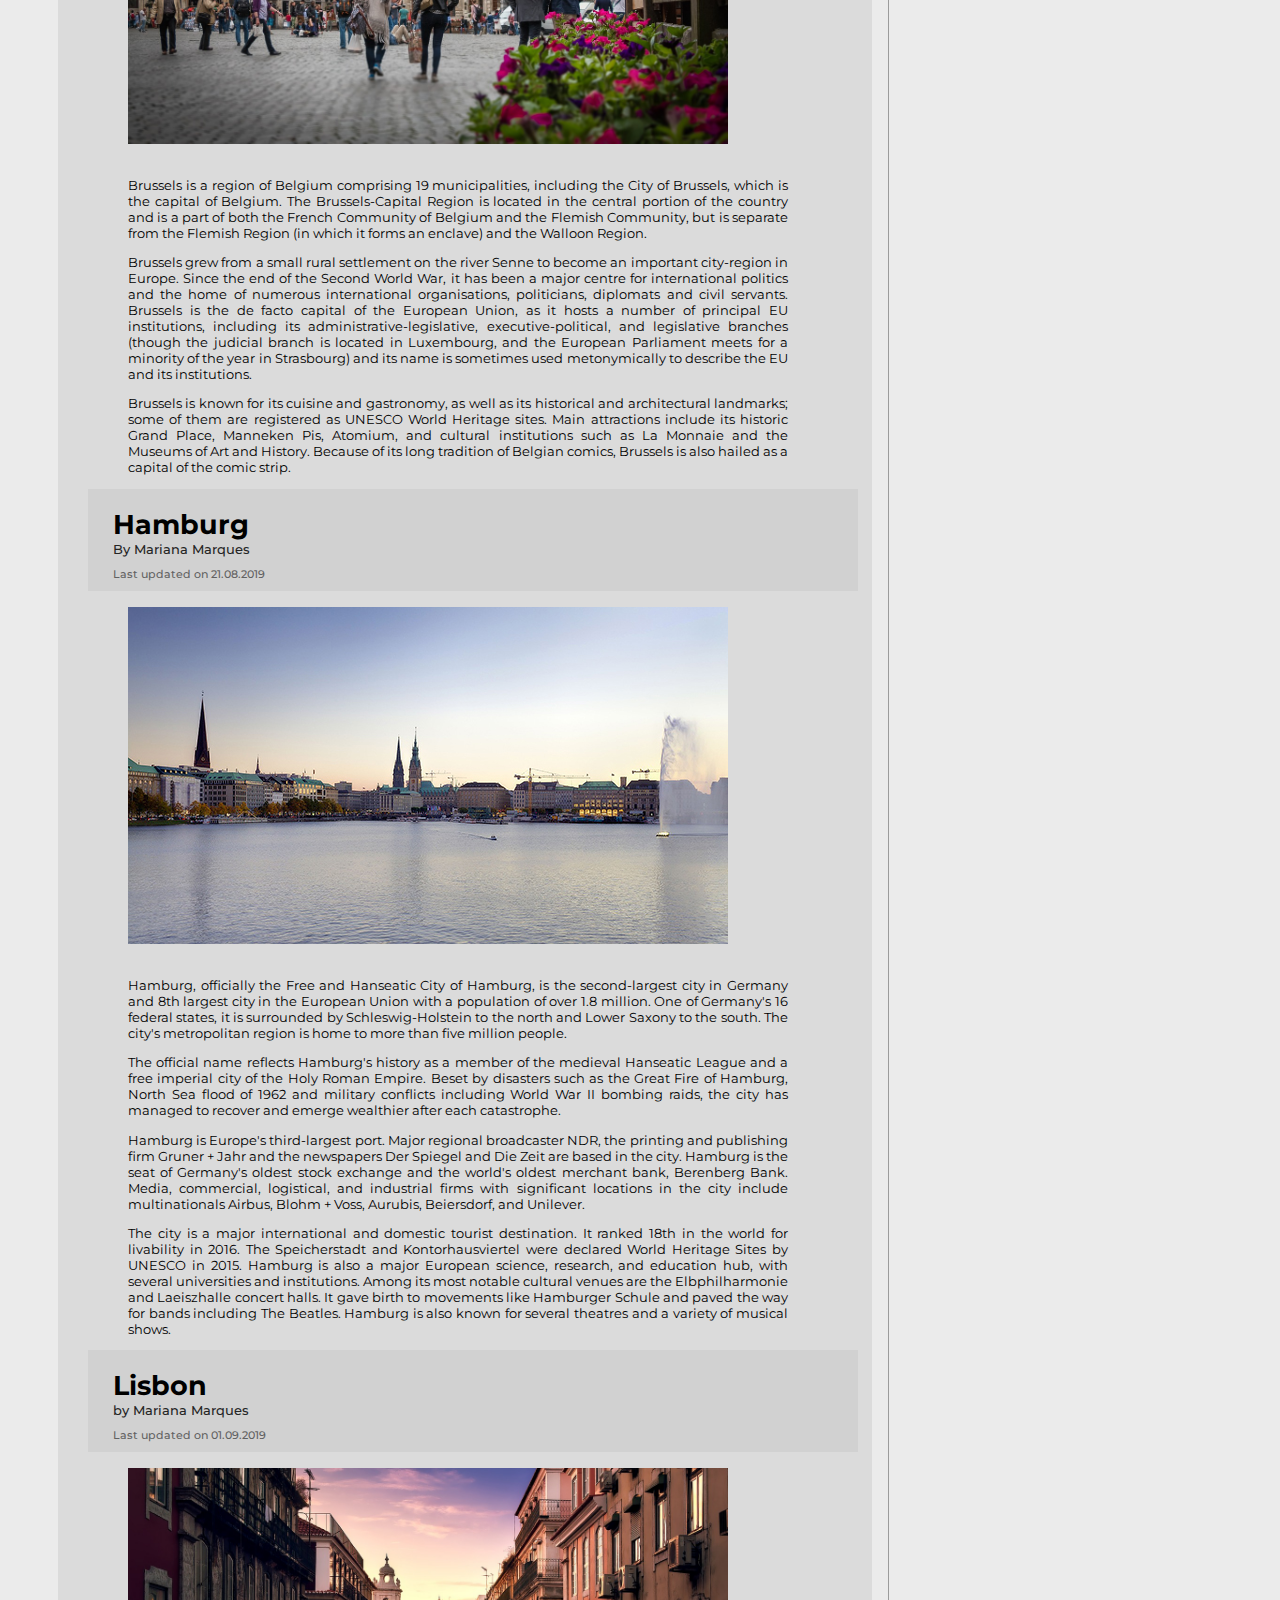
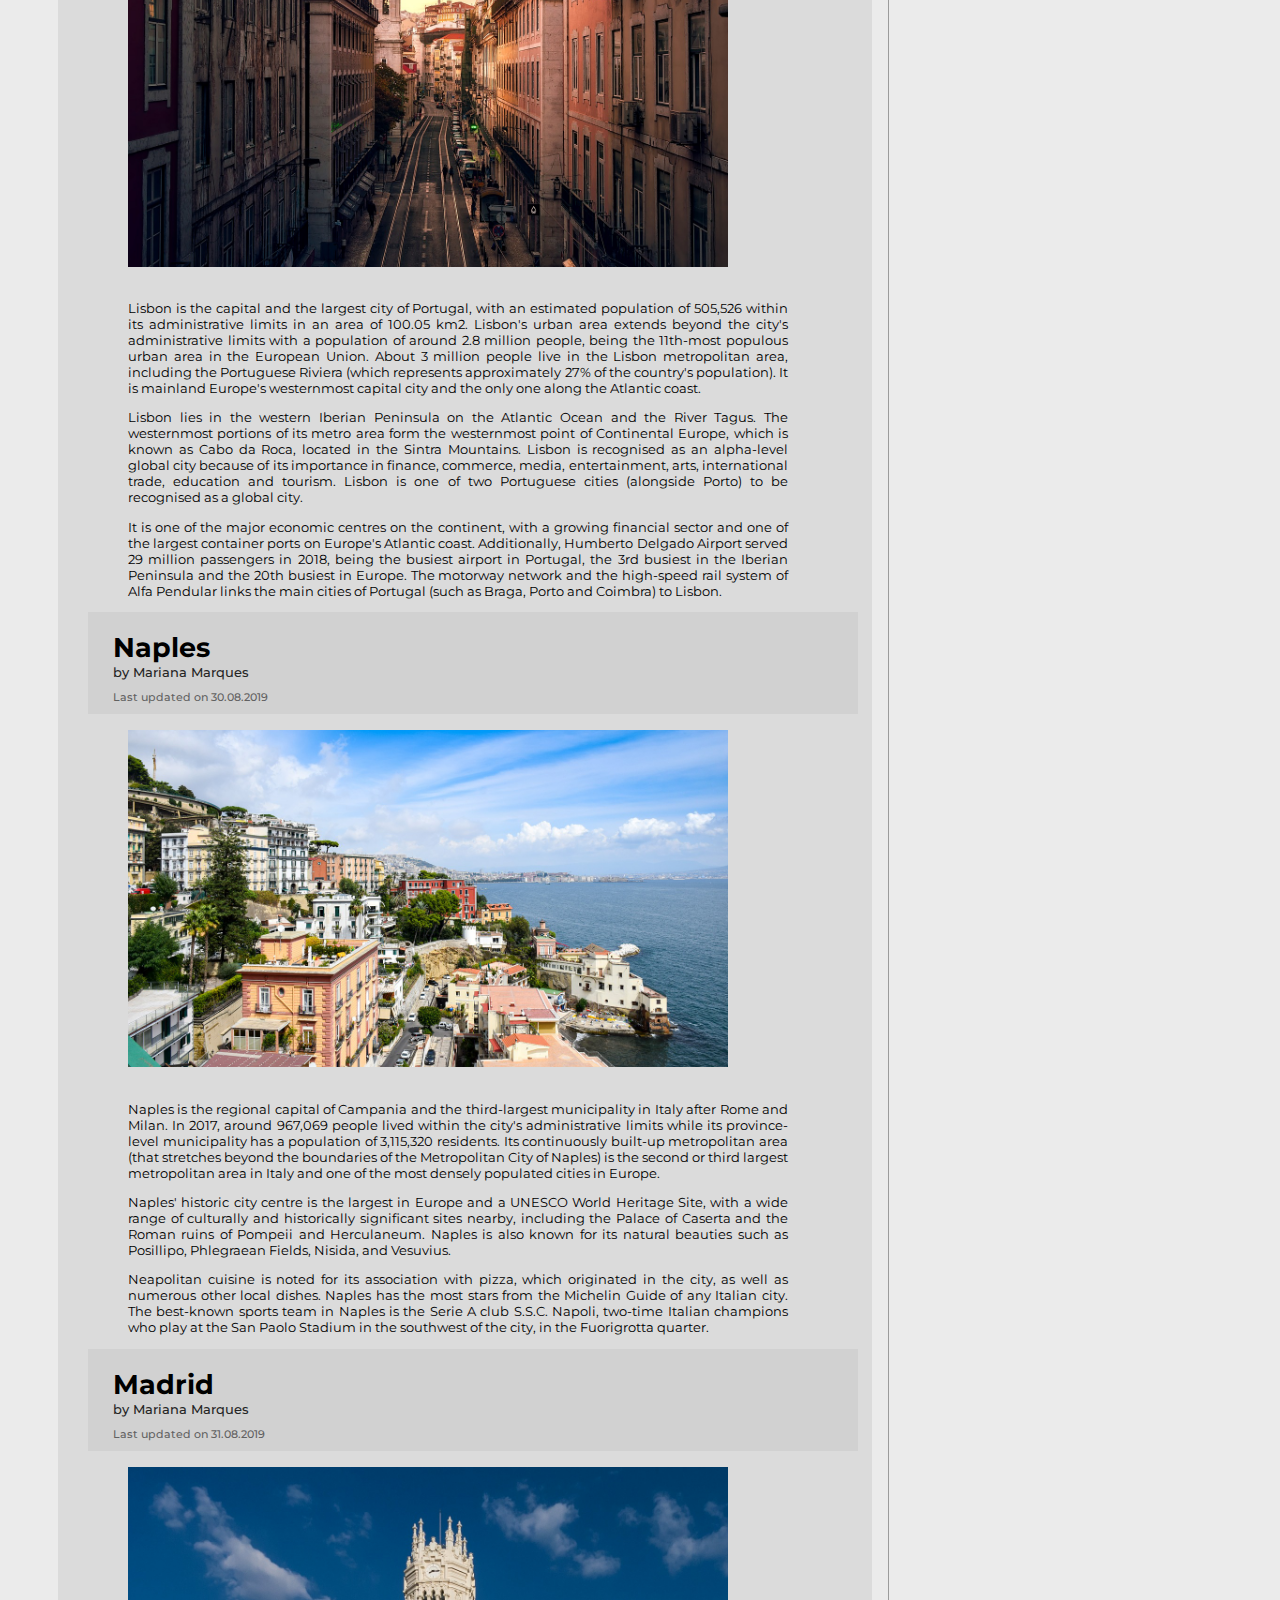
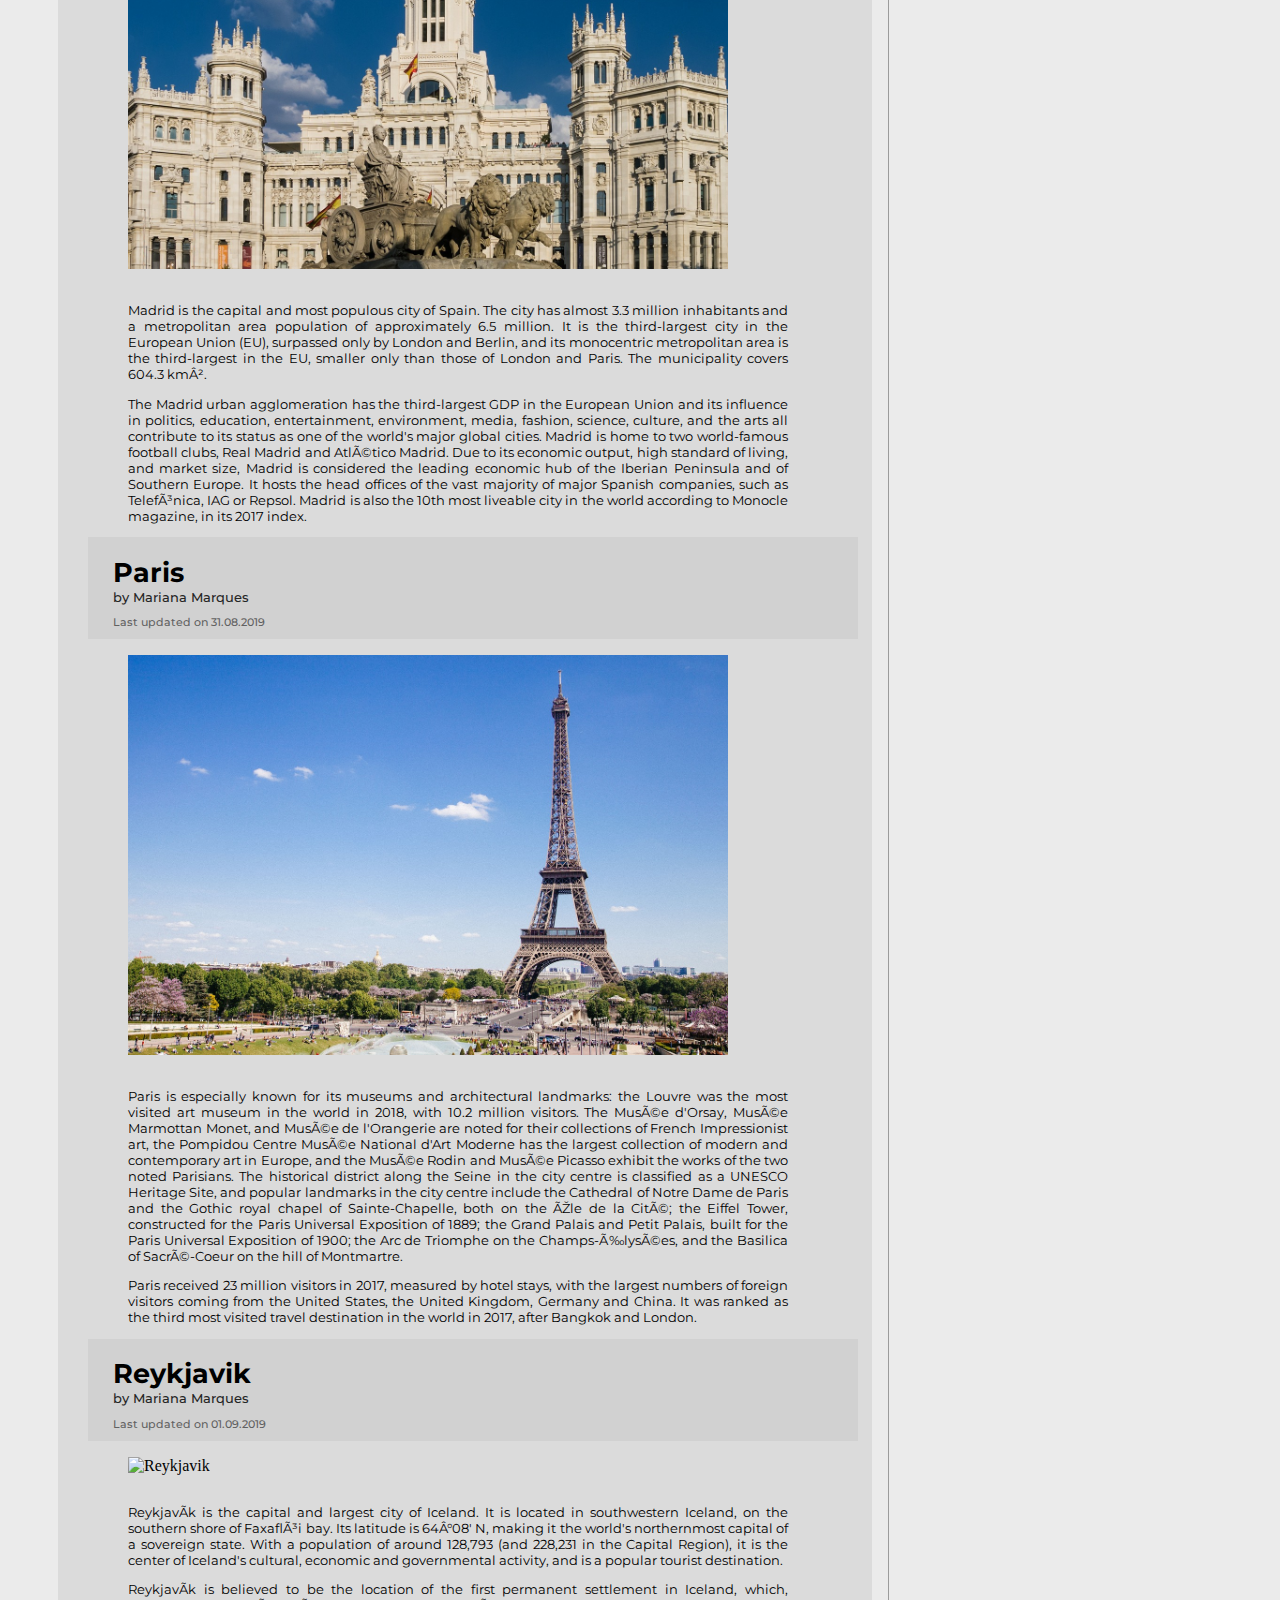
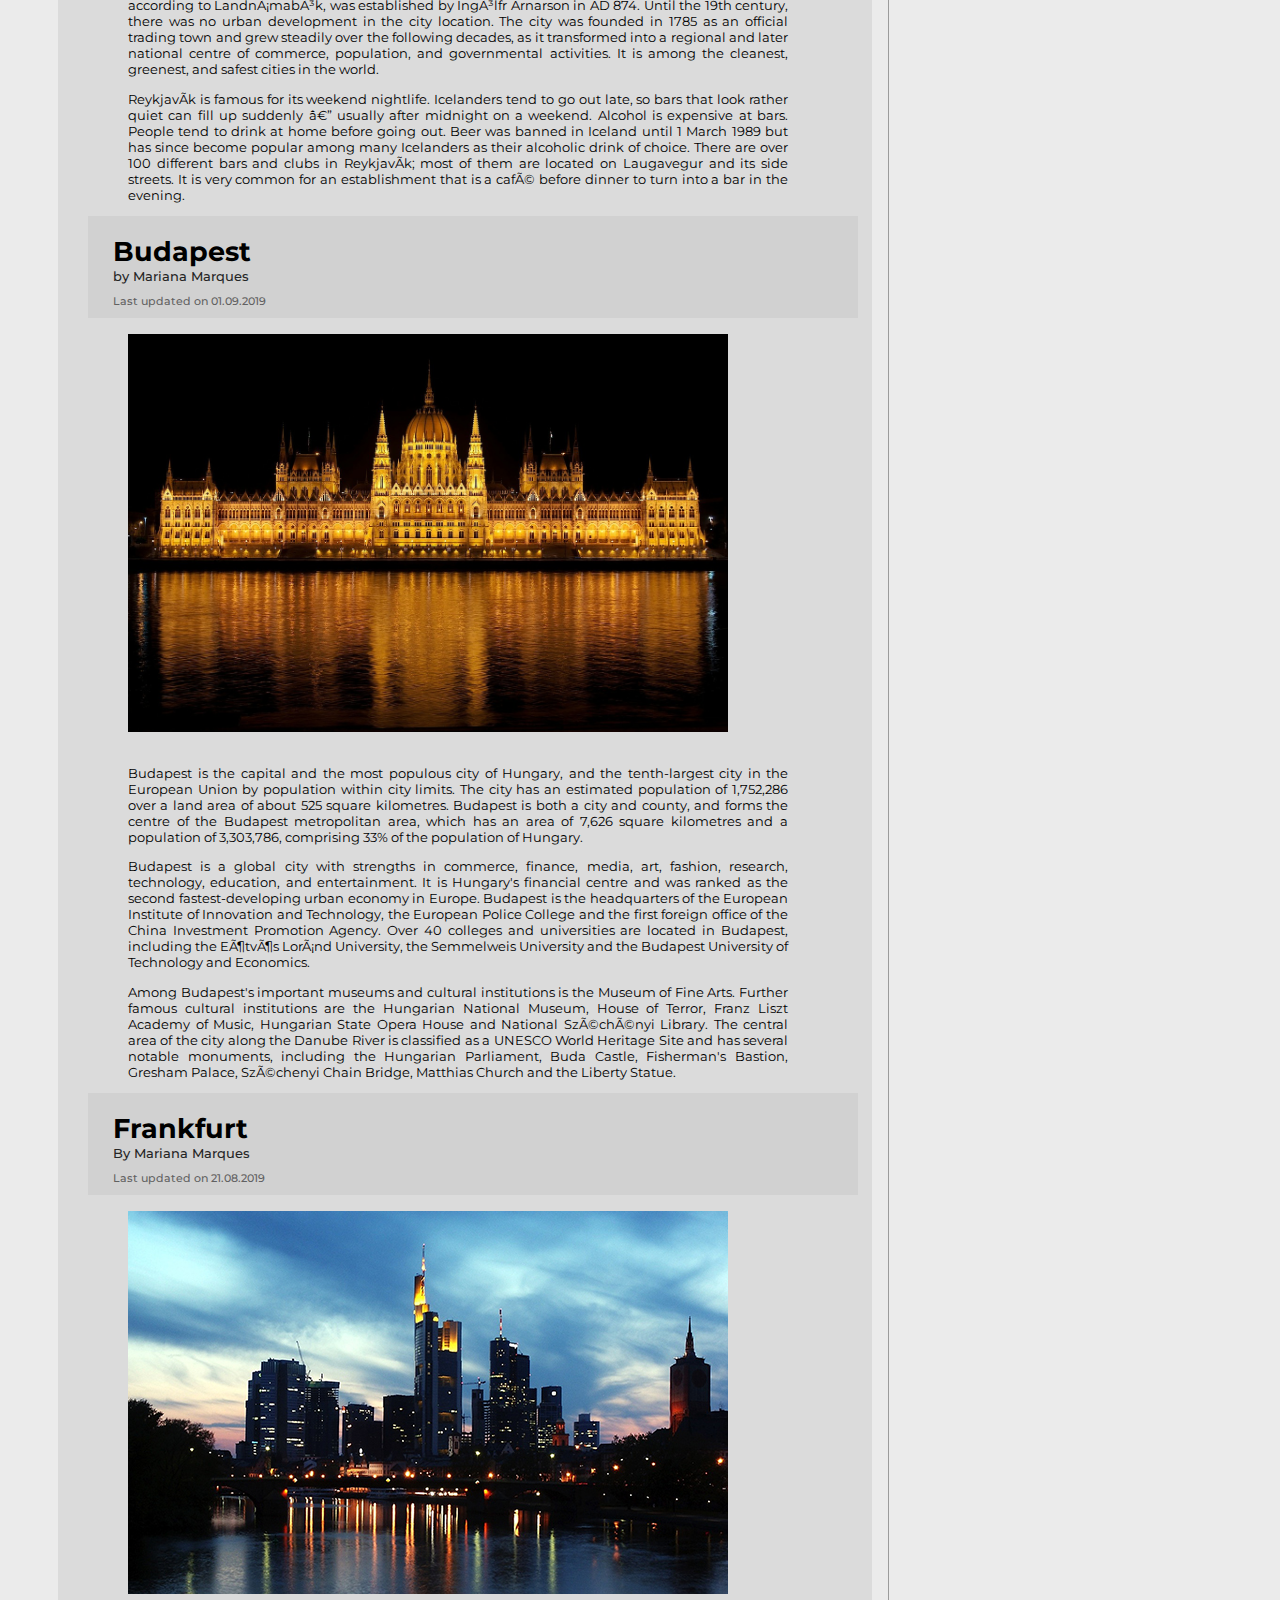
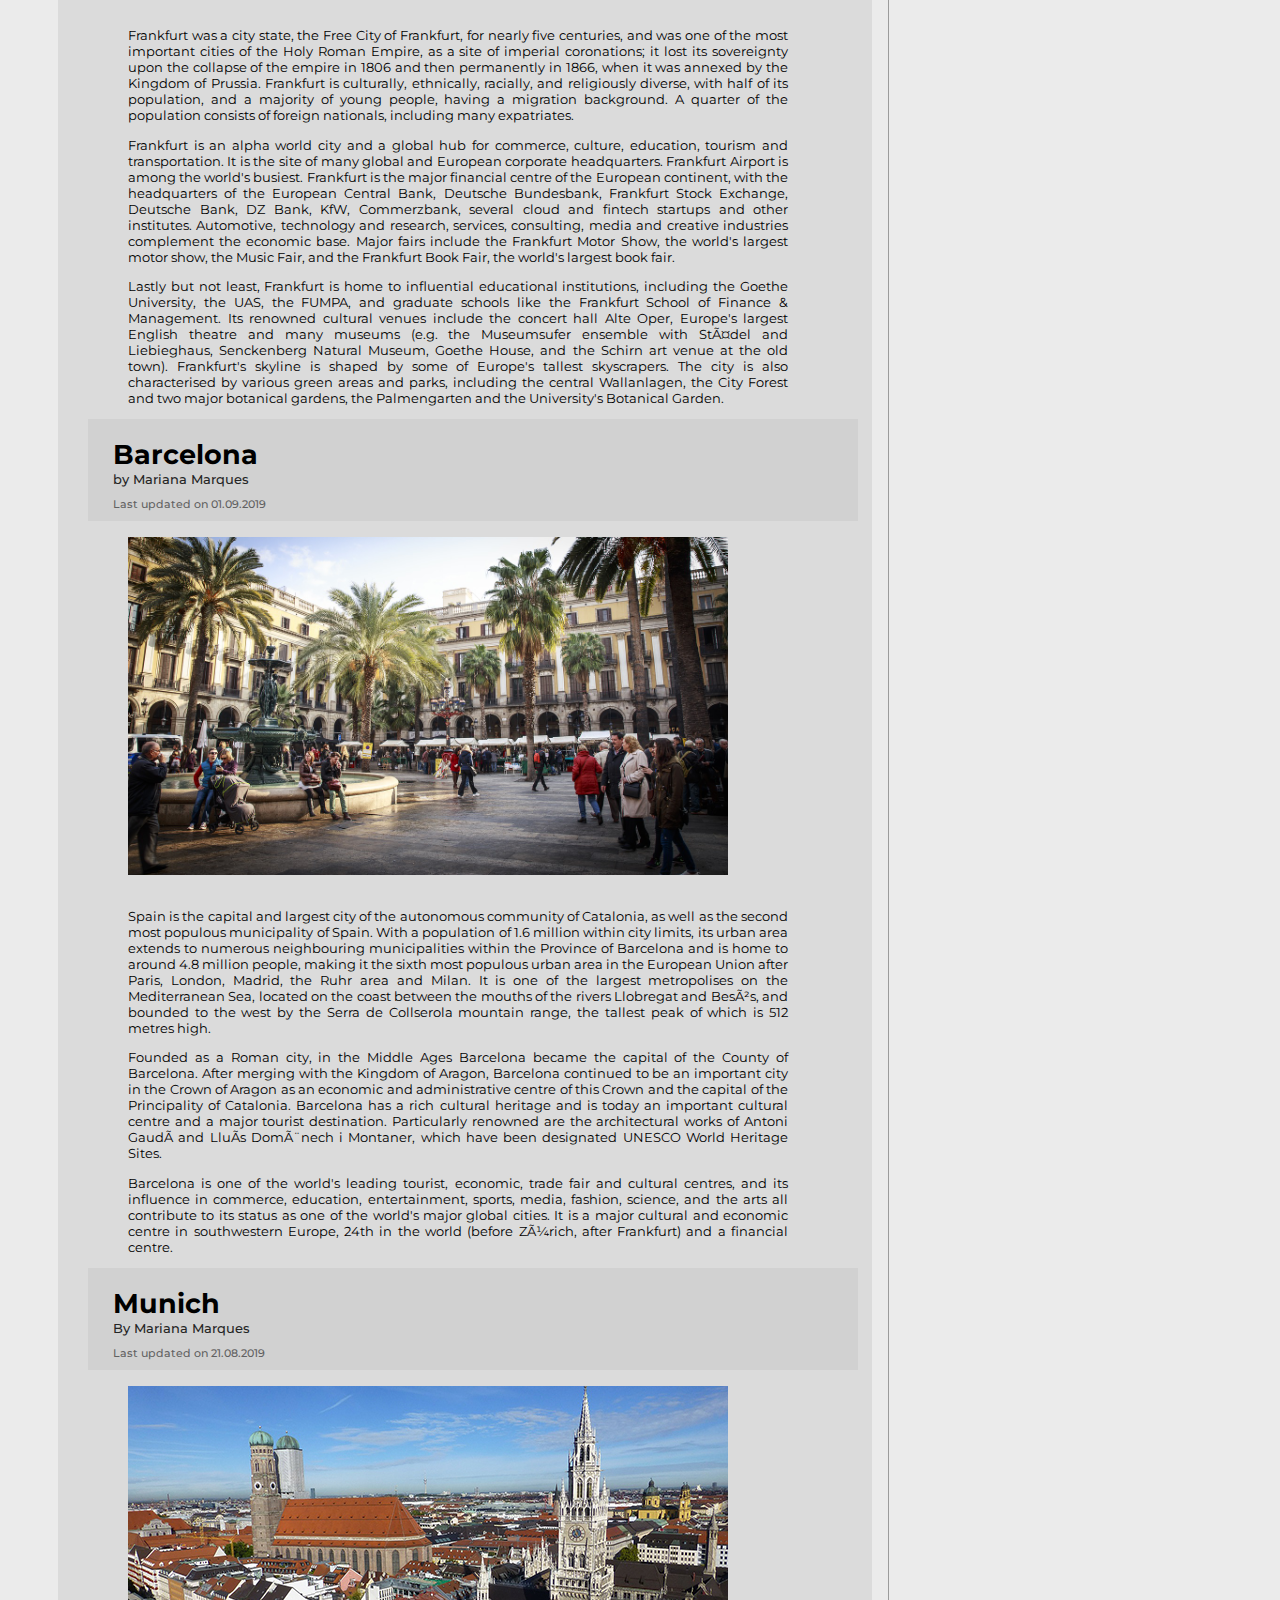
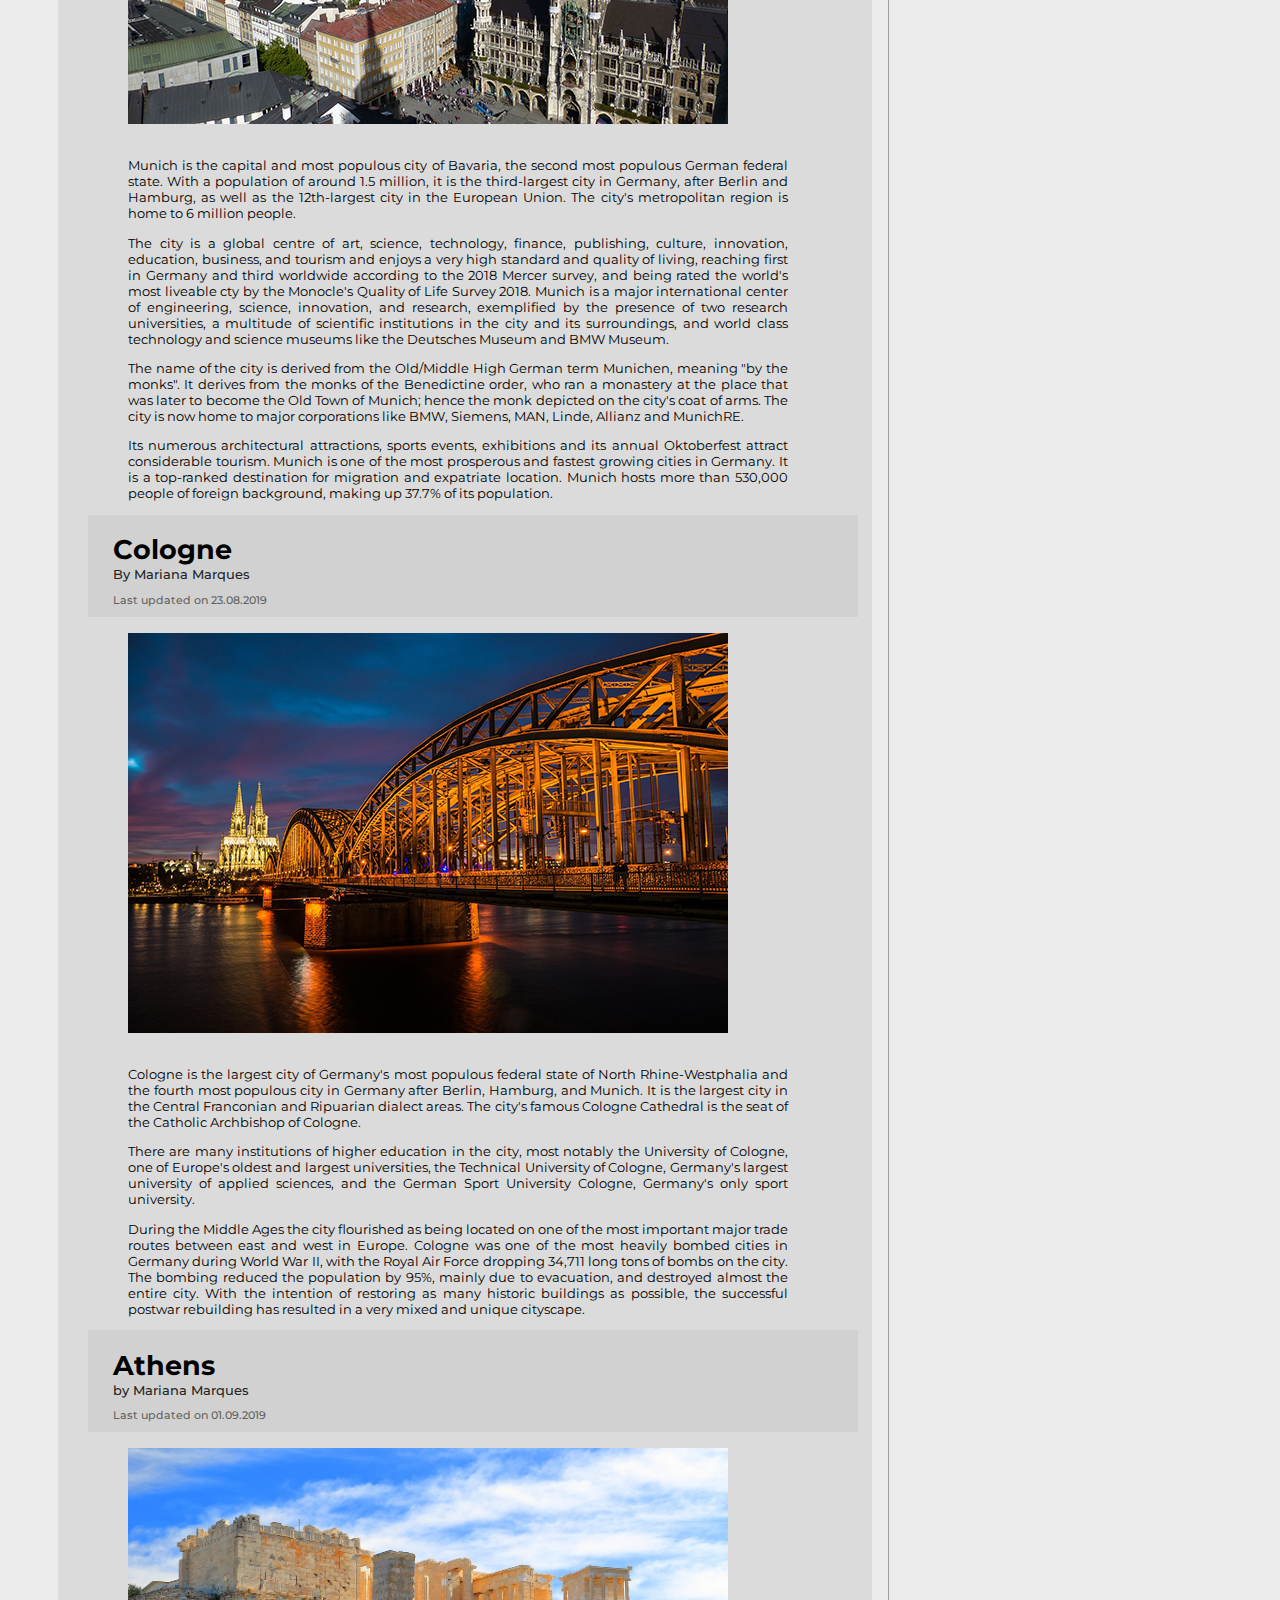
==== commit caf35713: "edit indentation" ====
--- a/index.html
+++ b/index.html
@@ -1,912 +1,1215 @@
 <!DOCTYPE html>
 <html lang="en">
+
 <head>
-<meta charset="ANSI"/>
-<title> My First Website </title>
-<link rel="stylesheet" type="text/css" href="main/style.css">
-<link href="https://fonts.googleapis.com/css?family=Montserrat:400,500,700,800&display=swap" rel="stylesheet">
-<script>
+    <meta charset="ANSI" />
+    <title> My First Website </title>
+    <link rel="stylesheet" type="text/css" href="main/style.css">
+    <link href="https://fonts.googleapis.com/css?family=Montserrat:400,500,700,800&display=swap" rel="stylesheet">
+    <link rel="shortcut icon" href="icons/favicon.png" type="image/x-icon">
+    <script>
         alert("DISCLAIMER: \nThis website was developed for educational purposes only.");
-</script>
+    </script>
 </head>
 
 <body>
     <div id="interface">
-<header id=top>
-    <hgroup>
-<h1><a href="index.html">Places I want to visit</a></h1>
-<h2>An experiment on HTML and CSS</h2>
-    </hgroup>
-    
-<nav id="menu">
-    <h1>Main Menu</h1>
-<ul>
-    <li><a href="index.html">Home</a></li>
-    <li><a href="countries.html">Countries</a></li>
-    <li><a href="skills.html">Skills Learned</a></li>
-    <li><a href="contact.html">Contact</a></li>
-</ul>
-</nav>
-</header>
-<section id="bodyText">
-
-
-<article>
-<hgroup>
-<h1>Porto</h1>
-<h2>by Mariana Marques</h2>
-<h3>Last updated on 29.08.2019</h3>
-</hgroup>
-</article>
-<figure class="photoSubtitle"> 
-<img src="src/img/porto.jpg" alt="porto">
-<figcaption> Porto, Portugal </figcaption>
-</figure>
-
-<p>Porto is the second-largest city in Portugal, one of the Iberian Peninsula's major urban areas, famous for Port wine 
-    and soccer team FC Porto. Porto city has a population of 287,591 and a metropolitan area with 2.3 million people 
-    in an area of 2,395 km?, making it the second-largest urban area in Portugal. It is recognized as a gamma-level 
-    global city by the Globalization and World Cities (GaWC) Study Group, the only Portuguese city besides Lisbon to be 
-    recognised as a global city.</p>
-
-<p>Located along the Douro River estuary in northern Portugal, Porto is one of the oldest European centres, and its 
-    historical core was proclaimed a World Heritage Site by UNESCO in 1996. The western part of its urban area extends 
-    to the coastline of the Atlantic Ocean. Its settlement dates back many centuries, when it was an outpost of the 
-    Roman Empire. Its combined Celtic-Latin name, Portus Cale, has been referred to as the origin of the name Portugal, 
-    based on transliteration and oral evolution from Latin. In Portuguese, the name of the city includes a definite 
-    article: o Porto ("the port") which is where its former English name "Oporto" comes from.</p>
-
-<p>Port wine, one of Portugal's most famous exports, is named after Porto, since the metropolitan area, and in 
-    particular the cellars of Vila Nova de Gaia, were responsible for the packaging, transport, and export of 
-    fortified wine. In 2014 and 2017, Porto was elected The Best European Destination by the Best European 
-    Destinations Agency. Porto is on the Portuguese Way path of the Camino de Santiago.</p>
-    
-<article>
-<hgroup>
-<h1>Venice</h1>
-<h2>by Mariana Marques</h2>
-<h3>Last updated on 01.09.2019</h3>
-</hgroup>
-</article>
-<figure class="photoSubtitle"> 
-<img src="src/img/venezia.jpg" alt="venezia">
-<figcaption> Venice, Italy </figcaption>
-</figure>
-
-<p>Venice is a city in northeastern Italy and the capital of the Veneto region. It is situated on a group of 118 small 
-    islands that are separated by canals and linked by over 400 bridges. The islands are located in the shallow Venetian 
-    Lagoon, an enclosed bay that lies between the mouths of the Po and the Piave rivers (more exactly between the 
-    Brenta and the Sile). In 2018, 260,897 people resided in the Comune di Venezia, of whom around 55,000 live in the 
-    historical city of Venice (centro storico). Together with Padua and Treviso, the city is included in the 
-    Padua-Treviso-Venice Metropolitan Area (PATREVE), which is considered a statistical metropolitan area, with a total 
-    population of 2.6 million.</p>
-
-<p>Venice has been known as "La Dominante", "La Serenissima", "Queen of the Adriatic", "City of Water", "City of Masks", 
-    "City of Bridges", "The Floating City", and "City of Canals". The lagoon and a part of the city are listed as a 
-    UNESCO World Heritage Site. Parts of Venice are renowned for the beauty of their settings, their architecture, and 
-    artwork. Venice is known for several important artistic movements—especially during the Renaissance period—has 
-    played an important role in the history of symphonic and operatic music, and is the birthplace of Antonio Vivaldi. 
-    Although the city is facing some major challenges (including financial difficulties, pollution, an excessive number 
-    of tourists and problems caused by cruise ships sailing close to the buildings), Venice remains a very popular 
-    tourist destination, an iconic Italian city, and has been ranked the most beautiful city in the world.</p>
-
-<article>
-<hgroup>
-<h1>Córdoba</h1>
-<h2>by Mariana Marques</h2>
-<h3>Last updated on 01.09.2019</h3>
-</hgroup>
-</article>
-<figure class="photoSubtitle"> 
-<img src="src/img/cordoba.jpg" alt="cordoba">
-<figcaption> Córdoba, Spain </figcaption>
-</figure>
-
-<p>Córdoba is a city in Andalusia, southern Spain, and the capital of the province of Córdoba. It was a Roman 
-    settlement, taken over by the Visigoths, followed by the Umayyad Caliphate in the eighth century. It became the 
-    capital of a Muslim emirate, and then the Caliphate of Córdoba, which encompassed most of the Iberian Peninsula. 
-    During this period, it became a center of education and learning, and by the 10th century had grown to be the 
-    largest city in Europe. It was conquered by the Kingdom of Castile in 1236.</p>
-
-<p>Today, Córdoba is still home to many notable pieces of Moorish architecture such as The Mezquita, which was named as 
-    a UNESCO World Heritage Site in 1984 and is now a Cathedral. The UNESCO status has since been expanded to encompass 
-    the whole historic centre of Córdoba. Much of this architecture, such as the Alcázar and the Roman bridge has been 
-    reworked or reconstructed by the city's successive inhabitants. Córdoba has the highest summer temperatures in Spain 
-    and Europe, with average high temperatures around 37 °C in July and August.</p>
-
-<article>
-<hgroup>
-<h1>Liverpool</h1>
-<h2>by Mariana Marques</h2>
-<h3>Last updated on 02.09.2019</h3>
-</hgroup>
-</article>
-<figure class="photoSubtitle"> 
-<img src="src/img/liverpool.jpg" alt="liverpool">
-<figcaption> Liverpool, England </figcaption>
-</figure>
-
-<p>Liverpool is a city and metropolitan borough in North West England, with an estimated population of 491,500. 
-    Its metropolitan area is the fifth-largest in the UK, with a population of 2.24 million in 2011. The local 
-    authority is Liverpool City Council, the most populous local government district in the metropolitan county of 
-    Merseyside and the largest in the Liverpool City Region.</p>
-
-<p>Liverpool is noted for its culture, architecture, and transport links. It is closely associated with the arts, 
-    particularly music, and the popularity of the Beatles (who are regarded as the most influential band in history)
-    contributed to the city's status as a tourist destination. Since then, the city has continued to produce hundreds 
-    of notable musical acts—musicians from Liverpool have produced 56 No. 1 singles, more than any other city in the 
-    world. Liverpool also has a long-standing reputation as the origin of countless actors and actresses, artists, 
-    comedians, journalists, novelists, poets, and sportspeople. The city has the second-highest number of art galleries, 
-    national museums, and listed buildings in the United Kingdom, with only London having more. In sports, it is best 
-    known for being the home of Premier League football clubs Liverpool and Everton; matches between the two are known 
-    as the Merseyside derby. The Grand National horse race takes place annually at Aintree Racecourse.</p>
-
-<article>
-<hgroup>
-<h1>Mykonos</h1>
-<h2>by Mariana Marques</h2>
-<h3>Last updated on 01.09.2019</h3>
-</hgroup>
-</article>
-<figure class="photoSubtitle"> 
-<img src="src/img/mykonos.jpg" alt="mykonos">
-<figcaption> Mykonos, Greece </figcaption>
-</figure>
-
-<p>Mykonos is a Greek island, part of the Cyclades, lying between Tinos, Syros, Paros and Naxos. The island spans an 
-    area of 85.5 square kilometres and rises to an elevation of 341 metres at its highest point. There are 10,134 
-    inhabitants (2011 census), most of whom live in the largest town, Mykonos, which lies on the west coast. 
-    The town is also known as Chora (i.e. the Town in Greek, following the common practice in Greece when the name of 
-    the island itself is the same as the name of the principal town).</p>
-
-<p>Mykonos's nickname is "The Island of the Winds". The city has a typical Mediterranean climate. The sun shines for up 
-    to 300 days a year. The rainy season lasts from October until March. Vegetation follows the typical pattern for the 
-    region and grows around mid-autumn and ends in the beginning of the summer. Tourism is a major industry and Mykonos 
-    is well known for its vibrant nightlife and for being a gay-friendly destination with many establishments catering 
-    for the LGBT community.</p>
-
-<article>
-<hgroup>
-<h1>Berlin</h1>
-<h2>by Mariana Marques</h2>
-<h3>Last updated on 21.08.2019</h3>
-</hgroup>
-</article>
-<figure class="photoSubtitle"> 
-<img src="src/img/berlin.jpg" alt="berlin">
-<figcaption> Berlin, Germany </figcaption>
-</figure>
-
-<p>Berlin is the capital and largest city of Germany by both area and population. It's also the second 
-most populous city of the European   Union after London. The city is one of Germany's 16 federal states. 
-It is surrounded by the state of Brandenburg, and contiguous with its capital, Potsdam. </p>
-
-<p>Among the city's main topographical features are the many lakes in the western and southeastern boroughs 
-formed by the Spree, Havel, and Dahme rivers (the largest of which is Lake Müggelsee). About one-third of 
-the city's area is composed of forests, parks, gardens, rivers, canals and lakes.</p>
-
-<p>Berlin is a world city of culture, politics, media and science. Its economy is based on high-tech firms 
-and the service sector, encompassing a diverse range of creative industries, research facilities, media 
-corporations and convention venues. Berlin serves as a continental hub for air and rail traffic and has a 
-highly complex public transportation network. The metropolis is a popular tourist destination.
-Significant industries also include IT, pharmaceuticals, biomedical engineering, clean tech, biotechnology, 
-construction and electronics.</p>
-
-<p>Berlin is home to world-renowned universities, orchestras, museums, and entertainment venues, and is 
-host to many sporting events. Its Zoological Garden is the most visited zoo in Europe and one of the most 
-popular worldwide. With the world's oldest large-scale movie studio complex, Berlin is an increasingly 
-popular location for international film productions. The city is well known for its festivals, diverse 
-architecture, nightlife, contemporary arts and a very high quality of living.</p>
-
-<article>
-<hgroup>
-<h1>Rome</h1>
-<h2>by Mariana Marques</h2>
-<h3>Last updated on 31.08.2019</h3>
-</hgroup>
-</article>
-<figure class="photoSubtitle"> 
-<img src="src/img/rome.jpg" alt="rome">
-<figcaption> Rome, Italy </figcaption>
-</figure>
-
-<p>Rome is the capital city and a special comune of Italy (named Comune di Roma Capitale). Rome also serves as the 
-    capital of the Lazio region. With 2,872,800 residents in 1,285 km², it is also the country's most populated comune. 
-    It is the fourth most populous city in the European Union by population within city limits. It is the centre of the 
-    Metropolitan City of Rome, which has a population of 4,355,725 residents, thus making it the most populous 
-    metropolitan city in Italy.</p>
-<p>Rome is located in the central-western portion of the Italian Peninsula, within Lazio, along the shores of the Tiber. 
-    The Vatican City (the smallest country in the world) is an independent country inside the city boundaries of Rome, 
-    the only existing example of a country within a city: for this reason Rome has been often defined as capital of two 
-    states. Rome's history spans 28 centuries. While Roman mythology dates the founding of Rome at around 753 BC, 
-    the site has been inhabited for much longer, making it one of the oldest continuously occupied sites in Europe.</p>
-<p>Rome today is one of the most important tourist destinations of the world, due to the incalculable immensity of its 
-    archaeological and artistic treasures, as well as for the charm of its unique traditions, the beauty of its 
-    panoramic views, and the majesty of its magnificent "villas" (parks). Among the most significant resources are the 
-    many museums – Musei Capitolini, the Vatican Museums and the Galleria Borghese and others dedicated to modern and 
-    contemporary art – aqueducts, fountains, churches, palaces, historical buildings, the monuments and ruins of the 
-    Roman Forum, and the Catacombs. </p>
-
-<article>
-<hgroup>
-<h1>Brussels</h1>
-<h2>by Mariana Marques</h2>
-<h3>Last updated on 28.08.2019</h3>
-</hgroup>
-</article>
-<figure class="photoSubtitle"> 
-<img src="src/img/brussels.jpg" alt="brussels">
-<figcaption> Brussels, Belgium </figcaption>
-</figure>
-
-<p>Brussels is a region of Belgium comprising 19 municipalities, including the City of Brussels, which is the capital 
-    of Belgium. The Brussels-Capital Region is located in the central portion of the country and is a part of both the 
-    French Community of Belgium and the Flemish Community, but is separate from the Flemish Region (in which it forms 
-    an enclave) and the Walloon Region. </p>
-
-<p>Brussels grew from a small rural settlement on the river Senne to become an important city-region in Europe. Since 
-    the end of the Second World War, it has been a major centre for international politics and the home of numerous 
-    international organisations, politicians, diplomats and civil servants. Brussels is the de facto capital of the 
-    European Union, as it hosts a number of principal EU institutions, including its administrative-legislative, 
-    executive-political, and legislative branches (though the judicial branch is located in Luxembourg, and the
-    European Parliament meets for a minority of the year in Strasbourg) and its name is sometimes used metonymically 
-    to describe the EU and its institutions.</p>
-
-<p>Brussels is known for its cuisine and gastronomy, as well as its historical and architectural landmarks; some of 
-    them are registered as UNESCO World Heritage sites. Main attractions include its historic Grand Place, Manneken Pis, 
-    Atomium, and cultural institutions such as La Monnaie and the Museums of Art and History. Because of its long 
-    tradition of Belgian comics, Brussels is also hailed as a capital of the comic strip.</p>
-
-<article>
-<hgroup>
-<h1>Hamburg</h1>
-<h2>By Mariana Marques</h2>
-<h3>Last updated on 21.08.2019</h3>
-</article>
-</hgroup>
-
-<figure class="photoSubtitle"> 
-        <img src="src/img/hamburg.jpg" alt="hamburg">
-        <figcaption> Hamburg, Germany </figcaption>
-</figure>
-<p>Hamburg, officially the Free and Hanseatic City of Hamburg, is the second-largest city in Germany and 
-8th largest city in the European Union with a population of over 1.8 million. One of Germany's 16 federal 
-states, it is surrounded by Schleswig-Holstein to the north and Lower Saxony to the south. 
-The city's metropolitan region is home to more than five million people.</p>
-
-<p>The official name reflects Hamburg's history as a member of the medieval Hanseatic League and a 
-free imperial city of the Holy Roman Empire. Beset by disasters such as the Great Fire of Hamburg, 
-North Sea flood of 1962 and military conflicts including World War II bombing raids, the city has 
-managed to recover and emerge wealthier after each catastrophe.</p>
-
-<p>Hamburg is Europe's third-largest port. Major regional broadcaster NDR, the printing and publishing 
-firm Gruner + Jahr and the newspapers Der Spiegel and Die Zeit are based in the city. Hamburg is the seat 
-of Germany's oldest stock exchange and the world's oldest merchant bank, Berenberg Bank. Media, 
-commercial, logistical, and industrial firms with significant locations in the city include multinationals
-Airbus, Blohm + Voss, Aurubis, Beiersdorf, and Unilever.</p>
-
-<p>The city is a major international and domestic tourist destination. It ranked 18th in the world for 
-livability in 2016. The Speicherstadt and Kontorhausviertel were declared World Heritage Sites by 
-UNESCO in 2015. Hamburg is also a major European science, research, and education hub, with several 
-universities and institutions. Among its most notable cultural venues are the Elbphilharmonie and 
-Laeiszhalle concert halls. It gave birth to movements like Hamburger Schule and paved the way for bands 
-including The Beatles. Hamburg is also known for several theatres and a variety of musical shows. </p>
-
-<article>
-<hgroup>
-<h1>Lisbon</h1>
-<h2>by Mariana Marques</h2>
-<h3>Last updated on 01.09.2019</h3>
-</hgroup>
-</article>
-<figure class="photoSubtitle"> 
-<img src="src/img/lisbon.jpg" alt="lisbon">
-<figcaption> Lisbon, Portugal </figcaption>
-</figure>
-
-<p>Lisbon is the capital and the largest city of Portugal, with an estimated population of 505,526 within its 
-    administrative limits in an area of 100.05 km2. Lisbon's urban area extends beyond the city's administrative 
-    limits with a population of around 2.8 million people, being the 11th-most populous urban area in the European Union.
-    About 3 million people live in the Lisbon metropolitan area, including the Portuguese Riviera (which represents 
-    approximately 27% of the country's population). It is mainland Europe's westernmost capital city and the only one 
-    along the Atlantic coast.</p>
-
-<p>Lisbon lies in the western Iberian Peninsula on the Atlantic Ocean and the River Tagus. 
-    The westernmost portions of its metro area form the westernmost point of Continental Europe, which is known as Cabo 
-    da Roca, located in the Sintra Mountains. Lisbon is recognised as an alpha-level global city because of its 
-    importance in finance, commerce, media, entertainment, arts, international trade, education and tourism. Lisbon 
-    is one of two Portuguese cities (alongside Porto) to be recognised as a global city.</p>
-
-<p>It is one of the major economic centres on the continent, with a growing financial sector and one of the largest 
-    container ports on Europe's Atlantic coast. Additionally, Humberto Delgado Airport served 29 million passengers in 
-    2018, being the busiest airport in Portugal, the 3rd busiest in the Iberian Peninsula and the 20th busiest in Europe.
-    The motorway network and the high-speed rail system of Alfa Pendular links the main cities of Portugal (such as Braga,
-    Porto and Coimbra) to Lisbon.</p>
-
-<article>
-<hgroup>
-<h1>Naples</h1>
-<h2>by Mariana Marques</h2>
-<h3>Last updated on 30.08.2019</h3>
-</hgroup>
-</article>
-<figure class="photoSubtitle"> 
-<img src="src/img/naples.jpg" alt="naples">
-<figcaption> Naples, Italy </figcaption>
-</figure>
-
-<p>Naples is the regional capital of Campania and the third-largest municipality in Italy after Rome and Milan. 
-In 2017, around 967,069 people lived within the city's administrative limits while its province-level municipality 
-has a population of 3,115,320 residents. Its continuously built-up metropolitan area (that stretches beyond the 
-boundaries of the Metropolitan City of Naples) is the second or third largest metropolitan area in Italy and one of 
-the most densely populated cities in Europe. </p>
-
-<p>Naples' historic city centre is the largest in Europe and a UNESCO World Heritage Site, with a wide range of 
-    culturally and historically significant sites nearby, including the Palace of Caserta and the Roman ruins of 
-    Pompeii and Herculaneum. Naples is also known for its natural beauties such as Posillipo, Phlegraean Fields, 
-    Nisida, and Vesuvius.</p>
-
-<p>Neapolitan cuisine is noted for its association with pizza, which originated in the city, as well as numerous 
-    other local dishes. Naples has the most stars from the Michelin Guide of any Italian city. The best-known sports 
-    team in Naples is the Serie A club S.S.C. Napoli, two-time Italian champions who play at the San Paolo Stadium in 
-    the southwest of the city, in the Fuorigrotta quarter.</p>
-
-<article>
-<hgroup>
-<h1>Madrid</h1>
-<h2>by Mariana Marques</h2>
-<h3>Last updated on 31.08.2019</h3>
-</hgroup>
-</article>
-<figure class="photoSubtitle"> 
-<img src="src/img/madrid.jpg" alt="madrid">
-<figcaption> Madrid, Spain </figcaption>
-</figure>
-
-<p>Madrid is the capital and most populous city of Spain. The city has almost 3.3 million inhabitants and a metropolitan 
-area population of approximately 6.5 million. It is the third-largest city in the European Union (EU), surpassed only 
-by London and Berlin, and its monocentric metropolitan area is the third-largest in the EU, smaller only than those 
-of London and Paris. The municipality covers 604.3 km². </p>
-
-<p>The Madrid urban agglomeration has the third-largest GDP in the European Union and its influence in politics, 
-    education, entertainment, environment, media, fashion, science, culture, and the arts all contribute to its status 
-    as one of the world's major global cities. Madrid is home to two world-famous football clubs, Real Madrid and 
-    Atlético Madrid. Due to its economic output, high standard of living, and market size, Madrid is considered the 
-    leading economic hub of the Iberian Peninsula and of Southern Europe. It hosts the head offices of the vast majority 
-    of major Spanish companies, such as Telefónica, IAG or Repsol. Madrid is also the 10th most liveable city in the 
-    world according to Monocle magazine, in its 2017 index.</p>
-
-    <article>
-<hgroup>
-<h1>Paris</h1>
-<h2>by Mariana Marques</h2>
-<h3>Last updated on 31.08.2019</h3>
-</hgroup>
-</article>
-<figure class="photoSubtitle"> 
-<img src="src/img/paris.jpg" alt="paris">
-<figcaption> Paris, France </figcaption>
-</figure>
-
-<p>Paris is especially known for its museums and architectural landmarks: the Louvre was the most visited art museum 
-    in the world in 2018, with 10.2 million visitors. The Musée d'Orsay, Musée Marmottan Monet, and Musée de 
-    l'Orangerie are noted for their collections of French Impressionist art, the Pompidou Centre Musée National 
-    d'Art Moderne has the largest collection of modern and contemporary art in Europe, and the Musée Rodin and Musée 
-    Picasso exhibit the works of the two noted Parisians. The historical district along the Seine in the city centre 
-    is classified as a UNESCO Heritage Site, and popular landmarks in the city centre include the Cathedral of Notre 
-    Dame de Paris and the Gothic royal chapel of Sainte-Chapelle, both on the Île de la Cité; the Eiffel Tower, 
-    constructed for the Paris Universal Exposition of 1889; the Grand Palais and Petit Palais, built for the Paris 
-    Universal Exposition of 1900; the Arc de Triomphe on the Champs-Élysées, and the Basilica of Sacré-Coeur on the 
-    hill of Montmartre.</p>
-
-<p>Paris received 23 million visitors in 2017, measured by hotel stays, with the largest numbers of foreign visitors 
-    coming from the United States, the United Kingdom, Germany and China. It was ranked as the third most visited 
-    travel destination in the world in 2017, after Bangkok and London.</p>
-
-<article>
-<hgroup>
-<h1>Reykjavik</h1>
-<h2>by Mariana Marques</h2>
-<h3>Last updated on 01.09.2019</h3>
-</hgroup>
-</article>
-<figure class="photoSubtitle"> 
-<img src="src/img/Reykjavik.jpg" alt="Reykjavik">
-<figcaption> Reykjavik, Iceland </figcaption>
-</figure>
-
-<p>Reykjavík is the capital and largest city of Iceland. It is located in southwestern Iceland, on the southern shore of 
-    Faxaflói bay. Its latitude is 64°08' N, making it the world's northernmost capital of a sovereign state.
-    With a population of around 128,793 (and 228,231 in the Capital Region), it is the center of Iceland's cultural, 
-    economic and governmental activity, and is a popular tourist destination.</p>
-
-<p>Reykjavík is believed to be the location of the first permanent settlement in Iceland, which, according to 
-    Landnámabók, was established by Ingólfr Arnarson in AD 874. Until the 19th century, there was no urban development in 
-    the city location. The city was founded in 1785 as an official trading town and grew steadily over the following 
-    decades, as it transformed into a regional and later national centre of commerce, population, and governmental 
-    activities. It is among the cleanest, greenest, and safest cities in the world.</p>
-
-<p>Reykjavík is famous for its weekend nightlife. Icelanders tend to go out late, so bars that look rather quiet can 
-    fill up suddenly — usually after midnight on a weekend. Alcohol is expensive at bars. People tend to drink at home 
-    before going out. Beer was banned in Iceland until 1 March 1989 but has since become popular among many Icelanders 
-    as their alcoholic drink of choice. There are over 100 different bars and clubs in Reykjavík; most of them are 
-    located on Laugavegur and its side streets. It is very common for an establishment that is a café before dinner 
-    to turn into a bar in the evening.</p>
-
-<article>
-<hgroup>
-<h1>Budapest</h1>
-<h2>by Mariana Marques</h2>
-<h3>Last updated on 01.09.2019</h3>
-</hgroup>
-</article>
-<figure class="photoSubtitle"> 
-<img src="src/img/budapest.jpg" alt="budapest">
-<figcaption> Budapest, Hungary </figcaption>
-</figure>
-
-<p>Budapest is the capital and the most populous city of Hungary, and the tenth-largest city in the European Union by 
-    population within city limits. The city has an estimated population of 1,752,286 over a land area of about 525 
-    square kilometres. Budapest is both a city and county, and forms the centre of the Budapest metropolitan area, 
-    which has an area of 7,626 square kilometres  and a population of 3,303,786, comprising 33% of the population of 
-    Hungary.</p>
-
-<p>Budapest is a global city with strengths in commerce, finance, media, art, fashion, research, technology, education, 
-    and entertainment. It is Hungary's financial centre and was ranked as the second fastest-developing urban economy 
-    in Europe. Budapest is the headquarters of the European Institute of Innovation and Technology, the European Police 
-    College and the first foreign office of the China Investment Promotion Agency. Over 40 colleges and universities are 
-    located in Budapest, including the Eötvös Loránd University, the Semmelweis University and the Budapest University 
-    of Technology and Economics.</p>
-
-<p>Among Budapest's important museums and cultural institutions is the Museum of Fine Arts. Further famous cultural 
-    institutions are the Hungarian National Museum, House of Terror, Franz Liszt Academy of Music, Hungarian State 
-    Opera House and National Széchényi Library. The central area of the city along the Danube River is classified as a 
-    UNESCO World Heritage Site and has several notable monuments, including the Hungarian Parliament, Buda Castle, 
-    Fisherman's Bastion, Gresham Palace, Széchenyi Chain Bridge, Matthias Church and the Liberty Statue.</p>
-
-<article>
-<hgroup>
-<h1>Frankfurt</h1>
-<h2>By Mariana Marques</h2>
-<h3>Last updated on 21.08.2019</h3>
-</hgroup>
-</article>
-<figure class="photoSubtitle"> 
-<img src="src/img/frankfurt.jpg" alt="frankfurt">
-<figcaption> Frankfurt, Germany</figcaption>
-</figure>
-
-<p>Frankfurt was a city state, the Free City of Frankfurt, for nearly five centuries, and was one of 
-the most important cities of the Holy Roman Empire, as a site of imperial coronations; it lost its 
-sovereignty upon the collapse of the empire in 1806 and then permanently in 1866, when it was annexed 
-by the Kingdom of Prussia. Frankfurt is culturally, ethnically, racially, and religiously diverse, 
-with half of its population, and a majority of young people, having a migration background. 
-A quarter of the population consists of foreign nationals, including many expatriates.</p>
-
-<p>Frankfurt is an alpha world city and a global hub for commerce, culture, education, tourism and 
-transportation. It is the site of many global and European corporate headquarters. Frankfurt Airport 
-is among the world's busiest. Frankfurt is the major financial centre of the European continent, with 
-the headquarters of the European Central Bank, Deutsche Bundesbank, Frankfurt Stock Exchange, 
-Deutsche Bank, DZ Bank, KfW, Commerzbank, several cloud and fintech startups and other institutes. 
-Automotive, technology and research, services, consulting, media and creative industries complement 
-the economic base. Major fairs include the Frankfurt Motor Show, the world's largest motor show, the 
-Music Fair, and the Frankfurt Book Fair, the world's largest book fair.</p>
-
-<p>Lastly but not least, Frankfurt is home to influential educational institutions, including the Goethe 
-University, the UAS, the FUMPA, and graduate schools like the Frankfurt School of Finance & Management. 
-Its renowned cultural venues include the concert hall Alte Oper, Europe's largest English theatre and 
-many museums (e.g. the Museumsufer ensemble with Städel and Liebieghaus, Senckenberg Natural Museum, 
-Goethe House, and the Schirn art venue at the old town). Frankfurt's skyline is shaped by some of 
-Europe's tallest skyscrapers. The city is also characterised by various green areas and parks, 
-including the central Wallanlagen, the City Forest and two major botanical gardens, the 
-Palmengarten and the University's Botanical Garden.</p>
-
-<article>
-<hgroup>
-<h1>Barcelona</h1>
-<h2>by Mariana Marques</h2>
-<h3>Last updated on 01.09.2019</h3>
-</hgroup>
-</article>
-<figure class="photoSubtitle"> 
-<img src="src/img/barcelona.jpg" alt="barcelona">
-<figcaption> Barcelona, Spain </figcaption>
-</figure>
-
-<p>Spain  is the capital and largest city of the autonomous community of Catalonia, as well as the second most 
-    populous municipality of Spain. With a population of 1.6 million within city limits, its urban area extends to 
-    numerous neighbouring municipalities within the Province of Barcelona and is home to around 4.8 million people, 
-    making it the sixth most populous urban area in the European Union after Paris, London, Madrid, the Ruhr area and 
-    Milan. It is one of the largest metropolises on the Mediterranean Sea, located on the coast between the mouths of 
-    the rivers Llobregat and Besòs, and bounded to the west by the Serra de Collserola mountain range, the tallest 
-    peak of which is 512 metres high.</p>
-
-<p>Founded as a Roman city, in the Middle Ages Barcelona became the capital of the County of Barcelona. After merging 
-    with the Kingdom of Aragon, Barcelona continued to be an important city in the Crown of Aragon as an economic and 
-    administrative centre of this Crown and the capital of the Principality of Catalonia. Barcelona has a rich cultural 
-    heritage and is today an important cultural centre and a major tourist destination. Particularly renowned are the
-    architectural works of Antoni Gaudí and Lluís Domènech i Montaner, which have been designated UNESCO World Heritage 
-    Sites. </p>
-
-<p>Barcelona is one of the world's leading tourist, economic, trade fair and cultural centres, and its influence in 
-    commerce, education, entertainment, sports, media, fashion, science, and the arts all contribute to its status 
-    as one of the world's major global cities. It is a major cultural and economic centre in southwestern Europe, 24th 
-    in the world (before Zürich, after Frankfurt) and a financial centre.</p>
-
-<article>
-<hgroup>
-<h1>Munich</h1>
-<h2>By Mariana Marques</h2>
-<h3>Last updated on 21.08.2019</h3>
-</hgroup>
-</article>
-<figure class="photoSubtitle"> 
-<img src="src/img/bavaria.jpg" alt="munich">
-<figcaption> Munich, Germany</fWigcaption>
-</figure>
-
-<p>Munich is the capital and most populous city of Bavaria, the second most populous German federal state. 
-With a population of around 1.5 million, it is the third-largest city in Germany, after Berlin and 
-Hamburg, as well as the 12th-largest city in the European Union. The city's metropolitan region is home 
-to 6 million people. </p>
-
-<p>The city is a global centre of art, science, technology, finance, publishing, culture, innovation, 
-education, business, and tourism and enjoys a very high standard and quality of living, reaching first in 
-Germany and third worldwide according to the 2018 Mercer survey, and being rated the world's most liveable 
-cty by the Monocle's Quality of Life Survey 2018. Munich is a major international center of engineering, 
-science, innovation, and research, exemplified by the presence of two research universities, a multitude 
-of scientific institutions in the city and its surroundings, and world class technology and science 
-museums like the Deutsches Museum and BMW Museum.</p>
-
-<p>The name of the city is derived from the Old/Middle High German term Munichen, meaning "by the monks". 
-It derives from the monks of the Benedictine order, who ran a monastery at the place that was later to 
-become the Old Town of Munich; hence the monk depicted on the city's coat of arms. The city is now home to 
-major corporations like BMW, Siemens, MAN, Linde, Allianz and MunichRE.</p>
-
-<p>Its numerous architectural attractions, sports events, exhibitions and its annual Oktoberfest attract 
-considerable tourism. Munich is one of the most prosperous and fastest growing cities in Germany. 
-It is a top-ranked destination for migration and expatriate location. Munich hosts more than 530,000 
-people of foreign background, making up 37.7% of its population.</p>
-
-
-<article>
-<hgroup>
-<h1>Cologne</h1>
-<h2>By Mariana Marques</h2>
-<h3>Last updated on 23.08.2019</h3>
-</hgroup>
-</article>
-<figure class="photoSubtitle"> 
-<img src="src/img/cologne.jpg" alt="cologne">
-<figcaption> Cologne, Germany</figcaption>
-</figure>
-
-
-<p> Cologne is the largest city of Germany's most populous federal state of North Rhine-Westphalia and the fourth most 
-populous city in Germany after Berlin, Hamburg, and Munich. It is the largest city in the Central Franconian and 
-Ripuarian dialect areas. The city's famous Cologne Cathedral is the seat of the Catholic Archbishop of 
-Cologne.</p> 
-
-<p>There are many institutions of higher education in the city, most notably the University of Cologne, one of Europe's 
-oldest and largest universities, the Technical University of Cologne, Germany's largest university of applied 
-sciences, and the German Sport University Cologne, Germany's only sport university.</p>
-
-<p>During the Middle Ages the city flourished as being located on one of the most important major trade routes 
-between east and west in Europe. Cologne was one of the most heavily bombed cities in Germany during World War II, 
-with the Royal Air Force dropping 34,711 long tons of bombs on the city. The bombing reduced the population by 95%, 
-mainly due to evacuation, and destroyed almost the entire city. With the intention of restoring as many historic 
-buildings as possible, the successful postwar rebuilding has resulted in a very mixed and unique cityscape.</p>
-
-<article>
-<hgroup>
-<h1>Athens</h1>
-<h2>by Mariana Marques</h2>
-<h3>Last updated on 01.09.2019</h3>
-</hgroup>
-</article>
-<figure class="photoSubtitle"> 
-<img src="src/img/athenas.jpg" alt="athenas">
-<figcaption> Athens, Greece </figcaption>
-</figure>
-
-<p>Athens is the capital and largest city of Greece. Athens dominates the Attica region and is one of the world's 
-    oldest cities, with its recorded history spanning over 3,400 years and its earliest human presence started 
-    somewhere between the 11th and 7th millennium BC.</p>
-
-<p>Classical Athens was a powerful city-state that emerged in conjunction with the seagoing development of the port 
-    of Piraeus. A center for the arts, learning and philosophy, home of Plato's Academy and Aristotle's Lyceum, 
-    it is widely referred to as the cradle of Western civilization and the birthplace of democracy, largely because of 
-    its cultural and political impact on the European continent, and in particular the Romans. In modern times, Athens 
-    is a large cosmopolitan metropolis and central to economic, financial, industrial, maritime, political and cultural 
-    life in Greece.</p>
-
-<p>Athens is a global city and one of the biggest economic centres in southeastern Europe. It has a large financial 
-    sector, and its port Piraeus is both the largest passenger port in Europe, and the second largest in the world, while 
-    at the same time being the sixth busiest passenger port in Europe. The Municipality of Athens (also City of Athens), 
-    which actually constitutes a small administrative unit of the entire city, had a population of 664,046 (in 2011)
-    within its official limits, and a land area of 38.96 km².</p>
-
-<p>The heritage of the classical era is still evident in the city, represented by ancient monuments and works of art, 
-    the most famous of all being the Parthenon, considered a key landmark of early Western civilization. The city also 
-    retains Roman and Byzantine monuments, as well as a smaller number of Ottoman monuments. Athens is home to two 
-    UNESCO World Heritage Sites, the Acropolis of Athens and the medieval Daphni Monastery. Landmarks of the modern era, 
-    dating back to the establishment of Athens as the capital of the independent Greek state in 1834, include the 
-    Hellenic Parliament and the so-called "architectural trilogy of Athens", consisting of the National Library of 
-    Greece, the National and Kapodistrian University of Athens and the Academy of Athens.</p>
-
-<article>
-<hgroup>
-<h1>Milan</h1>
-<h2>by Mariana Marques</h2>
-<h3>Last updated on 01.09.2019</h3>
-</hgroup>
-</article>
-<figure class="photoSubtitle"> 
-<img src="src/img/milan.jpg" alt="milan">
-<figcaption> Milan, Italy </figcaption>
-</figure>
-
-<p>Milan is a city in northern Italy, capital of Lombardy, and the second-most populous city in Italy after Rome, with 
-    the city proper having a population of 1,395,274 while its metropolitan city has a population of 3,250,315.
-    Its continuously built-up urban area (that stretches beyond the boundaries of the Metropolitan City of Milan) has 
-    a population estimated to be about 5,270,000 over 1,891 square kilometres.</p>
-<p>Milan is considered a leading alpha global city, with strengths in the field of the art, commerce, design, 
-    education, entertainment, fashion, finance, healthcare, media, services, research and tourism. Its business 
-    district hosts Italy's stock exchange and the headquarters of national and international banks and companies. 
-    In terms of GDP, it has the third-largest economy among European cities after Paris and London, but the fastest 
-    in growth among the three, and is the wealthiest among European non-capital cities. Milan is considered part of 
-    the Blue Banana and one of the "Four Motors for Europe".</p>
-<p>The city has been recognized as one of the world's four fashion capitals thanks to several international events 
-    and fairs, including Milan Fashion Week and the Milan Furniture Fair, which are currently among the world's 
-    biggest in terms of revenue, visitors and growth. It hosted the Universal Exposition in 1906 and 2015. The city 
-    hosts numerous cultural institutions, academies and universities, with 11% of the national total enrolled students.</p>
-
-<article>
-<hgroup>
-<h1>Oslo</h1>
-<h2>by Mariana Marques</h2>
-<h3>Last updated on 30.08.2019</h3>
-</hgroup>
-</article>
-<figure class="photoSubtitle"> 
-<img src="src/img/oslo.jpg" alt="oslo">
-<figcaption> Oslo, Norway </figcaption>
-</figure>
-
-<p>Oslo is the economic and governmental centre of Norway. The city is also a hub of Norwegian trade, banking, industry 
-    and shipping. It is an important centre for maritime industries and maritime trade in Europe. The city is home to 
-    many companies within the maritime sector, some of which are among the world's largest shipping companies, 
-    shipbrokers and maritime insurance brokers. Oslo is a pilot city of the Council of Europe and the European 
-    Commission intercultural cities programme.</p>
-<p>Oslo is considered a global city and was ranked "Beta World City" in studies carried out by the Globalization and 
-    World Cities Study Group and Network in 2008. It was ranked number one in terms of quality of life among European 
-    large cities in the European Cities of the Future 2012 report by fDi magazine. A survey conducted by ECA 
-    International in 2011 placed Oslo as the second most expensive city in the world for living expenses after Tokyo. 
-    In 2013 Oslo tied with the Australian city of Melbourne as the fourth most expensive city in the world, according to 
-    the Economist Intelligence Unit (EIU)'s Worldwide Cost of Living study</p>
-<p>Oslo is one of the most expensive cities in the world. As of 2006, it is ranked tenth according to the Worldwide 
-    Cost of Living Survey provided by Mercer Human Resource Consulting and first according to the Economist Intelligence 
-    Unit. The reason for this discrepancy is that the EIU omits certain factors from its final index calculation, most 
-    notably housing. In the 2015 update of the EIU’s Worldwide Cost of Living survey, Oslo now ranks as the third most 
-    expensive city in the world. Although Oslo does have the most expensive housing market in Norway, it is comparably 
-    cheaper than other cities on the list in that regard. Meanwhile, prices on goods and services remain some of the 
-    highest of any city.</p>
-
-<article>
-<hgroup>
-<h1>Seville</h1>
-<h2>by Mariana Marques</h2>
-<h3>Last updated on 23.08.2019</h3>
-</hgroup>
-</article>
-<figure class="photoSubtitle"> 
-<img src="src/img/seville.jpg" alt="seville">
-<figcaption> Seville, Spain </figcaption>
-</figure>
-
-<p>Seville is a Spanish city, the capital of the autonomous community of Andalusia and the province of Seville. It is 
-    situated on the lower reaches of the Guadalquivir River, in the southwest of the Iberian Peninsula. Seville has a 
-    municipal population of about 690,000 as of 2016, and a metropolitan population of about 1.5 million, making it the 
-    largest city in Andalusia, the fourth-largest city in Spain and the 30th most populous municipality in the European 
-    Union. Its Old Town, with an area of 4 square kilometres, contains three UNESCO World Heritage Sites: the Alcázar 
-    palace complex, the Cathedral and the General Archive of the Indies. Seville experiences high temperatures in the 
-    Summer, with daily maximums routinely above 35 °C in July and August.</p>
-<p>Seville was founded as the Roman city of Hispalis. It became known as Ishbiliyya after the Muslim conquest in 712. 
-    During the Muslim rule in Spain, Seville came under the jurisdiction of the Caliphate of Córdoba before becoming 
-    the independent Taifa of Seville; later it was ruled by the Muslim Almoravids and the Almohads until finally being 
-    incorporated into the Christian Kingdom of Castile under Ferdinand III in 1248. After the discovery of the Americas, 
-    Seville became one of the economic centres of the Spanish Empire as its port monopolised the trans-oceanic trade 
-    and the Casa de Contratación (House of Trade) wielded its power, opening a Golden Age of arts and literature. 
-    In 1519, Ferdinand Magellan departed from Seville for the first circumnavigation of the Earth. Coinciding with the 
-    Baroque period of European history, the 17th century in Seville represented the most brilliant flowering of the 
-    city's culture; then began a gradual economic and demographic decline as silting in the Guadalquivir forced the 
-    trade monopoly to relocate to the nearby port of Cádiz.</p>
-
-<article>
-<hgroup>
-<h1>Brighton</h1>
-<h2>by Mariana Marques</h2>
-<h3>Last updated on 25.08.2019</h3>
-</hgroup>
-</article>
-<figure class="photoSubtitle"> 
-<img src="src/img/brighton.jpg" alt="lisbon">
-<figcaption> Brighton, England </figcaption>
-</figure>
-
-<p>Brighton is a seaside town in the county of East Sussex. It is a constituent part of the city of Brighton and Hove, 
-    created in 2001 from the formerly separate towns of Brighton and Hove. Brighton is located on the south coast of 
-    England, positioned 47 miles south of London.</p>
-<p>Archaeological evidence of settlement in the area dates back to the Bronze Age, Roman and Anglo-Saxon periods. 
-    The ancient settlement of "Brighthelmstone" was documented in the Domesday Book. The town's importance grew in the 
-    Middle Ages as the Old Town developed, but it languished in the early modern period, affected by foreign attacks, 
-    storms, a suffering economy and a declining population. Brighton began to attract more visitors following improved 
-    road transport to London and becoming a boarding point for boats travelling to France. The town also developed in 
-    popularity as a health resort for sea bathing as a purported cure for illnesses.</p>
-<p>Brighton's location has made it a popular destination for tourists, renowned for its diverse communities, 
-    quirky shopping areas, large cultural, music and arts scene and its large LGBT population, leading to its 
-    recognition as the "unofficial gay capital of the UK". Brighton attracted 7.5 million day visitors in 2015/16 
-    and 4.9 million overnight visitors, and is the most popular seaside destination in the UK for overseas tourists.
-    Brighton has also been called the UK's "hippest city", and "the happiest place to live in the UK".</p>
-
-<article>
-<hgroup>
-<h1>Amsterdam</h1>
-<h2>by Mariana Marques</h2>
-<h3>Last updated on 27.08.2019</h3>
-</hgroup>
-
-</article>
-<figure class="photoSubtitle"> 
-<img src="src/img/amsterdam.jpg" alt="amsterdam">
-<figcaption> Amsterdam, Netherlands </figcaption>
-</figure>
-<p>Amsterdam's name derives from Amstelredamme, indicative of the city's origin around a dam in the river Amstel. Originating as a small 
-    fishing village in the late 12th century, Amsterdam became one of the most important ports in the world in the Dutch Golden Age of the 
-    17th century and became the leading centre for finance and trade. In the 19th and 20th centuries, the city expanded, and many new 
-    neighbourhoods and suburbs were planned and built. The 17th-century canals of Amsterdam and the 19–20th century Defence Line of 
-    Amsterdam are on the UNESCO World Heritage List. Sloten, annexed in 1921 by the municipality of Amsterdam, is the oldest part of 
-    the city, dating to the 9th century.</p>
-<p>Amsterdam's main attractions include its historic canals, the Rijksmuseum, the Van Gogh Museum, the Stedelijk Museum, Hermitage Amsterdam, 
-    the Anne Frank House, the Scheepvaartmuseum, the Amsterdam Museum, the Heineken Experience, the Royal Palace of Amsterdam, Natura Artis 
-    Magistra, Hortus Botanicus Amsterdam, NEMO, the red-light district and many cannabis coffee shops. They draw more than 5 million 
-    international visitors annually. The city is also well known for its nightlife and festival activity; several of its nightclubs 
-    (Melkweg, Paradiso) are among the world's most famous. It is also one of the world's most multicultural cities, with at least 177 
-    nationalities represented.</p>
-
-<article>
-<hgroup>
-<h1>Florence</h1>
-<h2>by Mariana Marques</h2>
-<h3>Last updated on 25.08.2019</h3>
-</hgroup>
-
-</article>
-<figure class="photoSubtitle"> 
-<img src="src/img/florence.jpg" alt="florence">
-<figcaption> Florence, Italy </figcaption>
-</figure>
-<p>Florence is a city in central Italy and the capital city of the Tuscany region. It is the most populous city in 
-Tuscany, with 383,084 inhabitants in 2013, and over 1,520,000 in its metropolitan area. Florence was a centre of 
-medieval European trade and finance and one of the wealthiest cities of that era. It is considered by main 
-academics the birthplace of the Renaissance, and has been called "the Athens of the Middle Ages." Its turbulent 
-political history includes periods of rule by the powerful Medici family and numerous religious and republican 
-revolutions. From 1865 to 1871 the city served as the capital of the Kingdom of Italy (established in 1861). </p>
-
-<p>The Florentine dialect forms the base of Standard Italian and it became the language of culture throughout Italy
-due to the prestige of the masterpieces by Dante Alighieri, Petrarch, Giovanni Boccaccio, Niccolò Machiavelli 
-and Francesco Guicciardini. The city attracts millions of tourists each year, and UNESCO declared the Historic 
-Centre of Florence a World Heritage Site in 1982. The city is noted for its culture, Renaissance art and 
-architecture and monuments. The city also contains numerous museums and art galleries, such as the Uffizi Gallery 
-and the Palazzo Pitti, and still exerts an influence in the fields of art, culture and politics.</p> 
-
-<p>Due to Florence's artistic and architectural heritage, Forbes has ranked it as one of the most beautiful cities in the world. 
-Florence plays an important role in Italian fashion, and is ranked in the top 15 fashion capitals of the world by 
-Global Language Monitor; furthermore, it is a major national economic centre, as well as a tourist and industrial 
-hub. In 2008 the city had the 17th-highest average income in Italy.</p>
-
-<article>
-<hgroup>
-<h1>Nice</h1>
-<h2>by Mariana Marques</h2>
-<h3>Last updated on 02.09.2019</h3>
-</hgroup>
-
-</article>
-<figure class="photoSubtitle"> 
-<img src="src/img/nice.jpg" alt="nice">
-<figcaption> Nice, France </figcaption>
-</figure>
-<p>Nice is the seventh most populous urban area in France and the capital of the Alpes-Maritimes département. 
-The metropolitan area of Nice extends beyond the administrative city limits, with a population of about 1 million
-on an area of 721 km². Located in the French Riviera, on the south east coast of France on the Mediterranean Sea, at the 
-foot of the Alps, Nice is the second-largest French city on the Mediterranean coast and the second-largest city in the 
-Provence-Alpes-Côte d'Azur region after Marseille. Nice is approximately 13 kilometres from the principality of Monaco
-and 30 kilometres from the French-Italian border. Nice's airport serves as a gateway to the region. </p>
-
-<p>The city is nicknamed Nice la Belle (Nissa La Bella in Niçard), which means Nice the Beautiful, which is also the 
-title of the unofficial anthem of Nice, written by Menica Rondelly in 1912. The area of today's Nice contains Terra 
-Amata, an archaeological site which displays evidence of a very early use of fire. Around 350 BC, Greeks of Marseille 
-founded a permanent settlement and called it Nikaia, after Nike, the goddess of victory. Through the ages, the town has 
-changed hands many times. Its strategic location and port significantly contributed to its maritime strength. For 
-centuries it was a dominion of Savoy, and was then part of France between 1792 and 1815, when it was returned to the 
-Kingdom of Piedmont-Sardinia until its re-annexation by France in 1860.</p>
-
-<article>
-<hgroup>
-<h1>Mallorca</h1>
-<h2>by Mariana Marques</h2>
-<h3>Last updated on 28.08.2019</h3>
-</hgroup>
-
-</article>
-<figure class="photoSubtitle"> 
-<img src="src/img/mallorca.jpg" alt="mallorca">
-<figcaption> Mallorca, Spain </figcaption>
-</figure>
-<p>Mallorca is the largest island in the Balearic Islands, which are part of Spain and located in the Mediterranean. 
-The native language, as on the rest of the Balearic Islands, is Catalan, which is co-official with Spanish.</p>
-
-<p>The capital of the island, Palma, is also the capital of the autonomous community of the Balearic Islands. 
-The Balearic Islands have been an autonomous region of Spain since 1983. There are two small islands off the coast of 
-Mallorca: Cabrera (southeast of Palma) and Dragonera (west of Palma). The anthem of Mallorca is "La Balanguera".
-Like the other Balearic Islands of Menorca, Ibiza and Formentera, the island is an extremely popular holiday destination, 
-particularly for tourists from Germany and the United Kingdom. The international airport, Palma de Mallorca Airport, 
-is one of the busiest in Spain; it was used by 28.0 million passengers in 2017, increasing every year since 2012.</p>
-
-<p>The name derives from Classical Latin insula maior, "larger island". Later, in Medieval Latin, this became Maiorica, 
-"the larger one", in comparison to Menorca, "the smaller one".</p>
-
-<article>
-<hgroup>
-<h1>Cambridge</h1>
-<h2>by Mariana Marques</h2>
-<h3>Last updated on 03.09.2019</h3>
-</hgroup>
-
-</article>
-<figure class="photoSubtitle"> 
-<img src="src/img/cambridge.jpg" alt="cambridge">
-<figcaption> Cambridge, England </figcaption>
-</figure>
-<p>Cambridge is a university city and the county town of Cambridgeshire, England, on the River Cam approximately 50 miles 
-    north of London. At the United Kingdom Census 2011, its population was 123,867 including 24,506 students. 
-    Cambridge became an important trading centre during the Roman and Viking ages, and there is archaeological 
-    evidence of settlement in the area as early as the Bronze Age. The first town charters were granted in the 12th 
-    century, although modern city status was not officially conferred until 1951.</p>
-
-<p>Cambridge is at the heart of the high-technology Silicon Fen with industries such as software and bioscience and many 
-    start-up companies born out of the university. Over 40 per cent of the workforce have a higher education 
-    qualification, more than twice the national average. The Cambridge Biomedical Campus, one of the largest biomedical 
-    research clusters in the world, is soon to house premises of AstraZeneca, an hotel and the relocated Papworth 
-    Hospital.</p>
-
-<p>The first game of association football took place at Parker's Piece. The Strawberry Fair music and arts festival and 
-    Midsummer Fair are held on Midsummer Common, and the annual Cambridge Beer Festival takes place on Jesus Green. The 
-    city is adjacent to the M11 and A14 roads. Cambridge station is less than an hour from London King's Cross railway 
-    station.</p>
-
-</section>
-<aside id="rightSide">
-    <h1>About me</h1> 
-    <img src="src/img/mari.jpg">
-<h2>I am a wannabe developer. This is my first ever website made from scratch. I've written this code in 3 weeks, in order
-to understand a little bit more about how HTML and CSS works (and interacts with each other). It's important to point it
-out that I've never used any of those languages before in my life. I'm currently living in Germany and I started 
-using this as a way to organize my travel plans during my stay in here while also doing something productive.</h2>
-<div class='contact'>
-<a href='https://www.facebook.com/marianacmarques'><img src="icons/fa.png" class='icon'></a>
-<a href='http://instagram.com/marianamarquess'><img src="icons/in.png" class='icon'></a>
-<a href='https://www.linkedin.com/in/marianadacunhamarques/'><img src="icons/li.png" class='icon'></a>
-<a href='https://www.behance.net/marianacmarques'><img src="icons/be.png" class='icon'></a>
-<a href='https://open.spotify.com/user/marianadacunha?si=fKPRdKwARYahY4tom9HbHg'><img src="icons/sp.png" class='icon'></a>
-
-</div>
-</aside>
-
-<footer id="copyright">
-<h3>Copyright © 2019 <br>by Mariana Marques</h3>
-</footer>
-</div>
+        <header id=top>
+            <hgroup>
+                <h1><a href="index.html">Places I want to visit</a></h1>
+                <h2>An experiment on HTML and CSS</h2>
+            </hgroup>
+
+            <nav id="menu">
+                <h1>Main Menu</h1>
+                <ul>
+                    <li><a href="index.html">Home</a></li>
+                    <li><a href="countries.html">Countries</a></li>
+                    <li><a href="skills.html">Skills Learned</a></li>
+                    <li><a href="contact.html">Contact</a></li>
+                </ul>
+            </nav>
+        </header>
+        <section id="bodyText">
+
+
+            <article>
+                <hgroup>
+                    <h1>Porto</h1>
+                    <h2>by Mariana Marques</h2>
+                    <h3>Last updated on 29.08.2019</h3>
+                </hgroup>
+            </article>
+            <figure class="photoSubtitle">
+                <img src="src/img/porto.jpg" alt="porto">
+                <figcaption> Porto, Portugal </figcaption>
+            </figure>
+
+            <p>Porto is the second-largest city in Portugal, one of the Iberian Peninsula's major urban areas, famous
+                for Port wine
+                and soccer team FC Porto. Porto city has a population of 287,591 and a metropolitan area with 2.3
+                million people
+                in an area of 2,395 km?, making it the second-largest urban area in Portugal. It is recognized as a
+                gamma-level
+                global city by the Globalization and World Cities (GaWC) Study Group, the only Portuguese city besides
+                Lisbon to be
+                recognised as a global city.</p>
+
+            <p>Located along the Douro River estuary in northern Portugal, Porto is one of the oldest European centres,
+                and its
+                historical core was proclaimed a World Heritage Site by UNESCO in 1996. The western part of its urban
+                area extends
+                to the coastline of the Atlantic Ocean. Its settlement dates back many centuries, when it was an outpost
+                of the
+                Roman Empire. Its combined Celtic-Latin name, Portus Cale, has been referred to as the origin of the
+                name Portugal,
+                based on transliteration and oral evolution from Latin. In Portuguese, the name of the city includes a
+                definite
+                article: o Porto ("the port") which is where its former English name "Oporto" comes from.</p>
+
+            <p>Port wine, one of Portugal's most famous exports, is named after Porto, since the metropolitan area, and
+                in
+                particular the cellars of Vila Nova de Gaia, were responsible for the packaging, transport, and export
+                of
+                fortified wine. In 2014 and 2017, Porto was elected The Best European Destination by the Best European
+                Destinations Agency. Porto is on the Portuguese Way path of the Camino de Santiago.</p>
+
+            <article>
+                <hgroup>
+                    <h1>Venice</h1>
+                    <h2>by Mariana Marques</h2>
+                    <h3>Last updated on 01.09.2019</h3>
+                </hgroup>
+            </article>
+            <figure class="photoSubtitle">
+                <img src="src/img/venezia.jpg" alt="venezia">
+                <figcaption> Venice, Italy </figcaption>
+            </figure>
+
+            <p>Venice is a city in northeastern Italy and the capital of the Veneto region. It is situated on a group of
+                118 small
+                islands that are separated by canals and linked by over 400 bridges. The islands are located in the
+                shallow Venetian
+                Lagoon, an enclosed bay that lies between the mouths of the Po and the Piave rivers (more exactly
+                between the
+                Brenta and the Sile). In 2018, 260,897 people resided in the Comune di Venezia, of whom around 55,000
+                live in the
+                historical city of Venice (centro storico). Together with Padua and Treviso, the city is included in the
+                Padua-Treviso-Venice Metropolitan Area (PATREVE), which is considered a statistical metropolitan area,
+                with a total
+                population of 2.6 million.</p>
+
+            <p>Venice has been known as "La Dominante", "La Serenissima", "Queen of the Adriatic", "City of Water",
+                "City of Masks",
+                "City of Bridges", "The Floating City", and "City of Canals". The lagoon and a part of the city are
+                listed as a
+                UNESCO World Heritage Site. Parts of Venice are renowned for the beauty of their settings, their
+                architecture, and
+                artwork. Venice is known for several important artistic movements—especially during the Renaissance
+                period—has
+                played an important role in the history of symphonic and operatic music, and is the birthplace of
+                Antonio Vivaldi.
+                Although the city is facing some major challenges (including financial difficulties, pollution, an
+                excessive number
+                of tourists and problems caused by cruise ships sailing close to the buildings), Venice remains a very
+                popular
+                tourist destination, an iconic Italian city, and has been ranked the most beautiful city in the world.
+            </p>
+
+            <article>
+                <hgroup>
+                    <h1>Córdoba</h1>
+                    <h2>by Mariana Marques</h2>
+                    <h3>Last updated on 01.09.2019</h3>
+                </hgroup>
+            </article>
+            <figure class="photoSubtitle">
+                <img src="src/img/cordoba.jpg" alt="cordoba">
+                <figcaption> Córdoba, Spain </figcaption>
+            </figure>
+
+            <p>Córdoba is a city in Andalusia, southern Spain, and the capital of the province of Córdoba. It was a
+                Roman
+                settlement, taken over by the Visigoths, followed by the Umayyad Caliphate in the eighth century. It
+                became the
+                capital of a Muslim emirate, and then the Caliphate of Córdoba, which encompassed most of the Iberian
+                Peninsula.
+                During this period, it became a center of education and learning, and by the 10th century had grown to
+                be the
+                largest city in Europe. It was conquered by the Kingdom of Castile in 1236.</p>
+
+            <p>Today, Córdoba is still home to many notable pieces of Moorish architecture such as The Mezquita, which
+                was named as
+                a UNESCO World Heritage Site in 1984 and is now a Cathedral. The UNESCO status has since been expanded
+                to encompass
+                the whole historic centre of Córdoba. Much of this architecture, such as the Alcázar and the Roman
+                bridge has been
+                reworked or reconstructed by the city's successive inhabitants. Córdoba has the highest summer
+                temperatures in Spain
+                and Europe, with average high temperatures around 37 °C in July and August.</p>
+
+            <article>
+                <hgroup>
+                    <h1>Liverpool</h1>
+                    <h2>by Mariana Marques</h2>
+                    <h3>Last updated on 02.09.2019</h3>
+                </hgroup>
+            </article>
+            <figure class="photoSubtitle">
+                <img src="src/img/liverpool.jpg" alt="liverpool">
+                <figcaption> Liverpool, England </figcaption>
+            </figure>
+
+            <p>Liverpool is a city and metropolitan borough in North West England, with an estimated population of
+                491,500.
+                Its metropolitan area is the fifth-largest in the UK, with a population of 2.24 million in 2011. The
+                local
+                authority is Liverpool City Council, the most populous local government district in the metropolitan
+                county of
+                Merseyside and the largest in the Liverpool City Region.</p>
+
+            <p>Liverpool is noted for its culture, architecture, and transport links. It is closely associated with the
+                arts,
+                particularly music, and the popularity of the Beatles (who are regarded as the most influential band in
+                history)
+                contributed to the city's status as a tourist destination. Since then, the city has continued to produce
+                hundreds
+                of notable musical acts—musicians from Liverpool have produced 56 No. 1 singles, more than any other
+                city in the
+                world. Liverpool also has a long-standing reputation as the origin of countless actors and actresses,
+                artists,
+                comedians, journalists, novelists, poets, and sportspeople. The city has the second-highest number of
+                art galleries,
+                national museums, and listed buildings in the United Kingdom, with only London having more. In sports,
+                it is best
+                known for being the home of Premier League football clubs Liverpool and Everton; matches between the two
+                are known
+                as the Merseyside derby. The Grand National horse race takes place annually at Aintree Racecourse.</p>
+
+            <article>
+                <hgroup>
+                    <h1>Mykonos</h1>
+                    <h2>by Mariana Marques</h2>
+                    <h3>Last updated on 01.09.2019</h3>
+                </hgroup>
+            </article>
+            <figure class="photoSubtitle">
+                <img src="src/img/mykonos.jpg" alt="mykonos">
+                <figcaption> Mykonos, Greece </figcaption>
+            </figure>
+
+            <p>Mykonos is a Greek island, part of the Cyclades, lying between Tinos, Syros, Paros and Naxos. The island
+                spans an
+                area of 85.5 square kilometres and rises to an elevation of 341 metres at its highest point. There are
+                10,134
+                inhabitants (2011 census), most of whom live in the largest town, Mykonos, which lies on the west coast.
+                The town is also known as Chora (i.e. the Town in Greek, following the common practice in Greece when
+                the name of
+                the island itself is the same as the name of the principal town).</p>
+
+            <p>Mykonos's nickname is "The Island of the Winds". The city has a typical Mediterranean climate. The sun
+                shines for up
+                to 300 days a year. The rainy season lasts from October until March. Vegetation follows the typical
+                pattern for the
+                region and grows around mid-autumn and ends in the beginning of the summer. Tourism is a major industry
+                and Mykonos
+                is well known for its vibrant nightlife and for being a gay-friendly destination with many
+                establishments catering
+                for the LGBT community.</p>
+
+            <article>
+                <hgroup>
+                    <h1>Berlin</h1>
+                    <h2>by Mariana Marques</h2>
+                    <h3>Last updated on 21.08.2019</h3>
+                </hgroup>
+            </article>
+            <figure class="photoSubtitle">
+                <img src="src/img/berlin.jpg" alt="berlin">
+                <figcaption> Berlin, Germany </figcaption>
+            </figure>
+
+            <p>Berlin is the capital and largest city of Germany by both area and population. It's also the second
+                most populous city of the European Union after London. The city is one of Germany's 16 federal states.
+                It is surrounded by the state of Brandenburg, and contiguous with its capital, Potsdam. </p>
+
+            <p>Among the city's main topographical features are the many lakes in the western and southeastern boroughs
+                formed by the Spree, Havel, and Dahme rivers (the largest of which is Lake Müggelsee). About one-third
+                of
+                the city's area is composed of forests, parks, gardens, rivers, canals and lakes.</p>
+
+            <p>Berlin is a world city of culture, politics, media and science. Its economy is based on high-tech firms
+                and the service sector, encompassing a diverse range of creative industries, research facilities, media
+                corporations and convention venues. Berlin serves as a continental hub for air and rail traffic and has
+                a
+                highly complex public transportation network. The metropolis is a popular tourist destination.
+                Significant industries also include IT, pharmaceuticals, biomedical engineering, clean tech,
+                biotechnology,
+                construction and electronics.</p>
+
+            <p>Berlin is home to world-renowned universities, orchestras, museums, and entertainment venues, and is
+                host to many sporting events. Its Zoological Garden is the most visited zoo in Europe and one of the
+                most
+                popular worldwide. With the world's oldest large-scale movie studio complex, Berlin is an increasingly
+                popular location for international film productions. The city is well known for its festivals, diverse
+                architecture, nightlife, contemporary arts and a very high quality of living.</p>
+
+            <article>
+                <hgroup>
+                    <h1>Rome</h1>
+                    <h2>by Mariana Marques</h2>
+                    <h3>Last updated on 31.08.2019</h3>
+                </hgroup>
+            </article>
+            <figure class="photoSubtitle">
+                <img src="src/img/rome.jpg" alt="rome">
+                <figcaption> Rome, Italy </figcaption>
+            </figure>
+
+            <p>Rome is the capital city and a special comune of Italy (named Comune di Roma Capitale). Rome also serves
+                as the
+                capital of the Lazio region. With 2,872,800 residents in 1,285 km², it is also the country's most
+                populated comune.
+                It is the fourth most populous city in the European Union by population within city limits. It is the
+                centre of the
+                Metropolitan City of Rome, which has a population of 4,355,725 residents, thus making it the most
+                populous
+                metropolitan city in Italy.</p>
+            <p>Rome is located in the central-western portion of the Italian Peninsula, within Lazio, along the shores
+                of the Tiber.
+                The Vatican City (the smallest country in the world) is an independent country inside the city
+                boundaries of Rome,
+                the only existing example of a country within a city: for this reason Rome has been often defined as
+                capital of two
+                states. Rome's history spans 28 centuries. While Roman mythology dates the founding of Rome at around
+                753 BC,
+                the site has been inhabited for much longer, making it one of the oldest continuously occupied sites in
+                Europe.</p>
+            <p>Rome today is one of the most important tourist destinations of the world, due to the incalculable
+                immensity of its
+                archaeological and artistic treasures, as well as for the charm of its unique traditions, the beauty of
+                its
+                panoramic views, and the majesty of its magnificent "villas" (parks). Among the most significant
+                resources are the
+                many museums – Musei Capitolini, the Vatican Museums and the Galleria Borghese and others dedicated to
+                modern and
+                contemporary art – aqueducts, fountains, churches, palaces, historical buildings, the monuments and
+                ruins of the
+                Roman Forum, and the Catacombs. </p>
+
+            <article>
+                <hgroup>
+                    <h1>Brussels</h1>
+                    <h2>by Mariana Marques</h2>
+                    <h3>Last updated on 28.08.2019</h3>
+                </hgroup>
+            </article>
+            <figure class="photoSubtitle">
+                <img src="src/img/brussels.jpg" alt="brussels">
+                <figcaption> Brussels, Belgium </figcaption>
+            </figure>
+
+            <p>Brussels is a region of Belgium comprising 19 municipalities, including the City of Brussels, which is
+                the capital
+                of Belgium. The Brussels-Capital Region is located in the central portion of the country and is a part
+                of both the
+                French Community of Belgium and the Flemish Community, but is separate from the Flemish Region (in which
+                it forms
+                an enclave) and the Walloon Region. </p>
+
+            <p>Brussels grew from a small rural settlement on the river Senne to become an important city-region in
+                Europe. Since
+                the end of the Second World War, it has been a major centre for international politics and the home of
+                numerous
+                international organisations, politicians, diplomats and civil servants. Brussels is the de facto capital
+                of the
+                European Union, as it hosts a number of principal EU institutions, including its
+                administrative-legislative,
+                executive-political, and legislative branches (though the judicial branch is located in Luxembourg, and
+                the
+                European Parliament meets for a minority of the year in Strasbourg) and its name is sometimes used
+                metonymically
+                to describe the EU and its institutions.</p>
+
+            <p>Brussels is known for its cuisine and gastronomy, as well as its historical and architectural landmarks;
+                some of
+                them are registered as UNESCO World Heritage sites. Main attractions include its historic Grand Place,
+                Manneken Pis,
+                Atomium, and cultural institutions such as La Monnaie and the Museums of Art and History. Because of its
+                long
+                tradition of Belgian comics, Brussels is also hailed as a capital of the comic strip.</p>
+
+            <article>
+                <hgroup>
+                    <h1>Hamburg</h1>
+                    <h2>By Mariana Marques</h2>
+                    <h3>Last updated on 21.08.2019</h3>
+            </article>
+            </hgroup>
+
+            <figure class="photoSubtitle">
+                <img src="src/img/hamburg.jpg" alt="hamburg">
+                <figcaption> Hamburg, Germany </figcaption>
+            </figure>
+            <p>Hamburg, officially the Free and Hanseatic City of Hamburg, is the second-largest city in Germany and
+                8th largest city in the European Union with a population of over 1.8 million. One of Germany's 16
+                federal
+                states, it is surrounded by Schleswig-Holstein to the north and Lower Saxony to the south.
+                The city's metropolitan region is home to more than five million people.</p>
+
+            <p>The official name reflects Hamburg's history as a member of the medieval Hanseatic League and a
+                free imperial city of the Holy Roman Empire. Beset by disasters such as the Great Fire of Hamburg,
+                North Sea flood of 1962 and military conflicts including World War II bombing raids, the city has
+                managed to recover and emerge wealthier after each catastrophe.</p>
+
+            <p>Hamburg is Europe's third-largest port. Major regional broadcaster NDR, the printing and publishing
+                firm Gruner + Jahr and the newspapers Der Spiegel and Die Zeit are based in the city. Hamburg is the
+                seat
+                of Germany's oldest stock exchange and the world's oldest merchant bank, Berenberg Bank. Media,
+                commercial, logistical, and industrial firms with significant locations in the city include
+                multinationals
+                Airbus, Blohm + Voss, Aurubis, Beiersdorf, and Unilever.</p>
+
+            <p>The city is a major international and domestic tourist destination. It ranked 18th in the world for
+                livability in 2016. The Speicherstadt and Kontorhausviertel were declared World Heritage Sites by
+                UNESCO in 2015. Hamburg is also a major European science, research, and education hub, with several
+                universities and institutions. Among its most notable cultural venues are the Elbphilharmonie and
+                Laeiszhalle concert halls. It gave birth to movements like Hamburger Schule and paved the way for bands
+                including The Beatles. Hamburg is also known for several theatres and a variety of musical shows. </p>
+
+            <article>
+                <hgroup>
+                    <h1>Lisbon</h1>
+                    <h2>by Mariana Marques</h2>
+                    <h3>Last updated on 01.09.2019</h3>
+                </hgroup>
+            </article>
+            <figure class="photoSubtitle">
+                <img src="src/img/lisbon.jpg" alt="lisbon">
+                <figcaption> Lisbon, Portugal </figcaption>
+            </figure>
+
+            <p>Lisbon is the capital and the largest city of Portugal, with an estimated population of 505,526 within
+                its
+                administrative limits in an area of 100.05 km2. Lisbon's urban area extends beyond the city's
+                administrative
+                limits with a population of around 2.8 million people, being the 11th-most populous urban area in the
+                European Union.
+                About 3 million people live in the Lisbon metropolitan area, including the Portuguese Riviera (which
+                represents
+                approximately 27% of the country's population). It is mainland Europe's westernmost capital city and the
+                only one
+                along the Atlantic coast.</p>
+
+            <p>Lisbon lies in the western Iberian Peninsula on the Atlantic Ocean and the River Tagus.
+                The westernmost portions of its metro area form the westernmost point of Continental Europe, which is
+                known as Cabo
+                da Roca, located in the Sintra Mountains. Lisbon is recognised as an alpha-level global city because of
+                its
+                importance in finance, commerce, media, entertainment, arts, international trade, education and tourism.
+                Lisbon
+                is one of two Portuguese cities (alongside Porto) to be recognised as a global city.</p>
+
+            <p>It is one of the major economic centres on the continent, with a growing financial sector and one of the
+                largest
+                container ports on Europe's Atlantic coast. Additionally, Humberto Delgado Airport served 29 million
+                passengers in
+                2018, being the busiest airport in Portugal, the 3rd busiest in the Iberian Peninsula and the 20th
+                busiest in Europe.
+                The motorway network and the high-speed rail system of Alfa Pendular links the main cities of Portugal
+                (such as Braga,
+                Porto and Coimbra) to Lisbon.</p>
+
+            <article>
+                <hgroup>
+                    <h1>Naples</h1>
+                    <h2>by Mariana Marques</h2>
+                    <h3>Last updated on 30.08.2019</h3>
+                </hgroup>
+            </article>
+            <figure class="photoSubtitle">
+                <img src="src/img/naples.jpg" alt="naples">
+                <figcaption> Naples, Italy </figcaption>
+            </figure>
+
+            <p>Naples is the regional capital of Campania and the third-largest municipality in Italy after Rome and
+                Milan.
+                In 2017, around 967,069 people lived within the city's administrative limits while its province-level
+                municipality
+                has a population of 3,115,320 residents. Its continuously built-up metropolitan area (that stretches
+                beyond the
+                boundaries of the Metropolitan City of Naples) is the second or third largest metropolitan area in Italy
+                and one of
+                the most densely populated cities in Europe. </p>
+
+            <p>Naples' historic city centre is the largest in Europe and a UNESCO World Heritage Site, with a wide range
+                of
+                culturally and historically significant sites nearby, including the Palace of Caserta and the Roman
+                ruins of
+                Pompeii and Herculaneum. Naples is also known for its natural beauties such as Posillipo, Phlegraean
+                Fields,
+                Nisida, and Vesuvius.</p>
+
+            <p>Neapolitan cuisine is noted for its association with pizza, which originated in the city, as well as
+                numerous
+                other local dishes. Naples has the most stars from the Michelin Guide of any Italian city. The
+                best-known sports
+                team in Naples is the Serie A club S.S.C. Napoli, two-time Italian champions who play at the San Paolo
+                Stadium in
+                the southwest of the city, in the Fuorigrotta quarter.</p>
+
+            <article>
+                <hgroup>
+                    <h1>Madrid</h1>
+                    <h2>by Mariana Marques</h2>
+                    <h3>Last updated on 31.08.2019</h3>
+                </hgroup>
+            </article>
+            <figure class="photoSubtitle">
+                <img src="src/img/madrid.jpg" alt="madrid">
+                <figcaption> Madrid, Spain </figcaption>
+            </figure>
+
+            <p>Madrid is the capital and most populous city of Spain. The city has almost 3.3 million inhabitants and a
+                metropolitan
+                area population of approximately 6.5 million. It is the third-largest city in the European Union (EU),
+                surpassed only
+                by London and Berlin, and its monocentric metropolitan area is the third-largest in the EU, smaller only
+                than those
+                of London and Paris. The municipality covers 604.3 km². </p>
+
+            <p>The Madrid urban agglomeration has the third-largest GDP in the European Union and its influence in
+                politics,
+                education, entertainment, environment, media, fashion, science, culture, and the arts all contribute to
+                its status
+                as one of the world's major global cities. Madrid is home to two world-famous football clubs, Real
+                Madrid and
+                Atlético Madrid. Due to its economic output, high standard of living, and market size, Madrid is
+                considered the
+                leading economic hub of the Iberian Peninsula and of Southern Europe. It hosts the head offices of the
+                vast majority
+                of major Spanish companies, such as Telefónica, IAG or Repsol. Madrid is also the 10th most liveable
+                city in the
+                world according to Monocle magazine, in its 2017 index.</p>
+
+            <article>
+                <hgroup>
+                    <h1>Paris</h1>
+                    <h2>by Mariana Marques</h2>
+                    <h3>Last updated on 31.08.2019</h3>
+                </hgroup>
+            </article>
+            <figure class="photoSubtitle">
+                <img src="src/img/paris.jpg" alt="paris">
+                <figcaption> Paris, France </figcaption>
+            </figure>
+
+            <p>Paris is especially known for its museums and architectural landmarks: the Louvre was the most visited
+                art museum
+                in the world in 2018, with 10.2 million visitors. The Musée d'Orsay, Musée Marmottan Monet, and Musée de
+                l'Orangerie are noted for their collections of French Impressionist art, the Pompidou Centre Musée
+                National
+                d'Art Moderne has the largest collection of modern and contemporary art in Europe, and the Musée Rodin
+                and Musée
+                Picasso exhibit the works of the two noted Parisians. The historical district along the Seine in the
+                city centre
+                is classified as a UNESCO Heritage Site, and popular landmarks in the city centre include the Cathedral
+                of Notre
+                Dame de Paris and the Gothic royal chapel of Sainte-Chapelle, both on the Île de la Cité; the Eiffel
+                Tower,
+                constructed for the Paris Universal Exposition of 1889; the Grand Palais and Petit Palais, built for the
+                Paris
+                Universal Exposition of 1900; the Arc de Triomphe on the Champs-Élysées, and the Basilica of Sacré-Coeur
+                on the
+                hill of Montmartre.</p>
+
+            <p>Paris received 23 million visitors in 2017, measured by hotel stays, with the largest numbers of foreign
+                visitors
+                coming from the United States, the United Kingdom, Germany and China. It was ranked as the third most
+                visited
+                travel destination in the world in 2017, after Bangkok and London.</p>
+
+            <article>
+                <hgroup>
+                    <h1>Reykjavik</h1>
+                    <h2>by Mariana Marques</h2>
+                    <h3>Last updated on 01.09.2019</h3>
+                </hgroup>
+            </article>
+            <figure class="photoSubtitle">
+                <img src="src/img/Reykjavik.jpg" alt="Reykjavik">
+                <figcaption> Reykjavik, Iceland </figcaption>
+            </figure>
+
+            <p>Reykjavík is the capital and largest city of Iceland. It is located in southwestern Iceland, on the
+                southern shore of
+                Faxaflói bay. Its latitude is 64°08' N, making it the world's northernmost capital of a sovereign state.
+                With a population of around 128,793 (and 228,231 in the Capital Region), it is the center of Iceland's
+                cultural,
+                economic and governmental activity, and is a popular tourist destination.</p>
+
+            <p>Reykjavík is believed to be the location of the first permanent settlement in Iceland, which, according
+                to
+                Landnámabók, was established by Ingólfr Arnarson in AD 874. Until the 19th century, there was no urban
+                development in
+                the city location. The city was founded in 1785 as an official trading town and grew steadily over the
+                following
+                decades, as it transformed into a regional and later national centre of commerce, population, and
+                governmental
+                activities. It is among the cleanest, greenest, and safest cities in the world.</p>
+
+            <p>Reykjavík is famous for its weekend nightlife. Icelanders tend to go out late, so bars that look rather
+                quiet can
+                fill up suddenly — usually after midnight on a weekend. Alcohol is expensive at bars. People tend to
+                drink at home
+                before going out. Beer was banned in Iceland until 1 March 1989 but has since become popular among many
+                Icelanders
+                as their alcoholic drink of choice. There are over 100 different bars and clubs in Reykjavík; most of
+                them are
+                located on Laugavegur and its side streets. It is very common for an establishment that is a café before
+                dinner
+                to turn into a bar in the evening.</p>
+
+            <article>
+                <hgroup>
+                    <h1>Budapest</h1>
+                    <h2>by Mariana Marques</h2>
+                    <h3>Last updated on 01.09.2019</h3>
+                </hgroup>
+            </article>
+            <figure class="photoSubtitle">
+                <img src="src/img/budapest.jpg" alt="budapest">
+                <figcaption> Budapest, Hungary </figcaption>
+            </figure>
+
+            <p>Budapest is the capital and the most populous city of Hungary, and the tenth-largest city in the European
+                Union by
+                population within city limits. The city has an estimated population of 1,752,286 over a land area of
+                about 525
+                square kilometres. Budapest is both a city and county, and forms the centre of the Budapest metropolitan
+                area,
+                which has an area of 7,626 square kilometres and a population of 3,303,786, comprising 33% of the
+                population of
+                Hungary.</p>
+
+            <p>Budapest is a global city with strengths in commerce, finance, media, art, fashion, research, technology,
+                education,
+                and entertainment. It is Hungary's financial centre and was ranked as the second fastest-developing
+                urban economy
+                in Europe. Budapest is the headquarters of the European Institute of Innovation and Technology, the
+                European Police
+                College and the first foreign office of the China Investment Promotion Agency. Over 40 colleges and
+                universities are
+                located in Budapest, including the Eötvös Loránd University, the Semmelweis University and the Budapest
+                University
+                of Technology and Economics.</p>
+
+            <p>Among Budapest's important museums and cultural institutions is the Museum of Fine Arts. Further famous
+                cultural
+                institutions are the Hungarian National Museum, House of Terror, Franz Liszt Academy of Music, Hungarian
+                State
+                Opera House and National Széchényi Library. The central area of the city along the Danube River is
+                classified as a
+                UNESCO World Heritage Site and has several notable monuments, including the Hungarian Parliament, Buda
+                Castle,
+                Fisherman's Bastion, Gresham Palace, Széchenyi Chain Bridge, Matthias Church and the Liberty Statue.</p>
+
+            <article>
+                <hgroup>
+                    <h1>Frankfurt</h1>
+                    <h2>By Mariana Marques</h2>
+                    <h3>Last updated on 21.08.2019</h3>
+                </hgroup>
+            </article>
+            <figure class="photoSubtitle">
+                <img src="src/img/frankfurt.jpg" alt="frankfurt">
+                <figcaption> Frankfurt, Germany</figcaption>
+            </figure>
+
+            <p>Frankfurt was a city state, the Free City of Frankfurt, for nearly five centuries, and was one of
+                the most important cities of the Holy Roman Empire, as a site of imperial coronations; it lost its
+                sovereignty upon the collapse of the empire in 1806 and then permanently in 1866, when it was annexed
+                by the Kingdom of Prussia. Frankfurt is culturally, ethnically, racially, and religiously diverse,
+                with half of its population, and a majority of young people, having a migration background.
+                A quarter of the population consists of foreign nationals, including many expatriates.</p>
+
+            <p>Frankfurt is an alpha world city and a global hub for commerce, culture, education, tourism and
+                transportation. It is the site of many global and European corporate headquarters. Frankfurt Airport
+                is among the world's busiest. Frankfurt is the major financial centre of the European continent, with
+                the headquarters of the European Central Bank, Deutsche Bundesbank, Frankfurt Stock Exchange,
+                Deutsche Bank, DZ Bank, KfW, Commerzbank, several cloud and fintech startups and other institutes.
+                Automotive, technology and research, services, consulting, media and creative industries complement
+                the economic base. Major fairs include the Frankfurt Motor Show, the world's largest motor show, the
+                Music Fair, and the Frankfurt Book Fair, the world's largest book fair.</p>
+
+            <p>Lastly but not least, Frankfurt is home to influential educational institutions, including the Goethe
+                University, the UAS, the FUMPA, and graduate schools like the Frankfurt School of Finance & Management.
+                Its renowned cultural venues include the concert hall Alte Oper, Europe's largest English theatre and
+                many museums (e.g. the Museumsufer ensemble with Städel and Liebieghaus, Senckenberg Natural Museum,
+                Goethe House, and the Schirn art venue at the old town). Frankfurt's skyline is shaped by some of
+                Europe's tallest skyscrapers. The city is also characterised by various green areas and parks,
+                including the central Wallanlagen, the City Forest and two major botanical gardens, the
+                Palmengarten and the University's Botanical Garden.</p>
+
+            <article>
+                <hgroup>
+                    <h1>Barcelona</h1>
+                    <h2>by Mariana Marques</h2>
+                    <h3>Last updated on 01.09.2019</h3>
+                </hgroup>
+            </article>
+            <figure class="photoSubtitle">
+                <img src="src/img/barcelona.jpg" alt="barcelona">
+                <figcaption> Barcelona, Spain </figcaption>
+            </figure>
+
+            <p>Spain is the capital and largest city of the autonomous community of Catalonia, as well as the second
+                most
+                populous municipality of Spain. With a population of 1.6 million within city limits, its urban area
+                extends to
+                numerous neighbouring municipalities within the Province of Barcelona and is home to around 4.8 million
+                people,
+                making it the sixth most populous urban area in the European Union after Paris, London, Madrid, the Ruhr
+                area and
+                Milan. It is one of the largest metropolises on the Mediterranean Sea, located on the coast between the
+                mouths of
+                the rivers Llobregat and Besòs, and bounded to the west by the Serra de Collserola mountain range, the
+                tallest
+                peak of which is 512 metres high.</p>
+
+            <p>Founded as a Roman city, in the Middle Ages Barcelona became the capital of the County of Barcelona.
+                After merging
+                with the Kingdom of Aragon, Barcelona continued to be an important city in the Crown of Aragon as an
+                economic and
+                administrative centre of this Crown and the capital of the Principality of Catalonia. Barcelona has a
+                rich cultural
+                heritage and is today an important cultural centre and a major tourist destination. Particularly
+                renowned are the
+                architectural works of Antoni Gaudí and Lluís Domènech i Montaner, which have been designated UNESCO
+                World Heritage
+                Sites. </p>
+
+            <p>Barcelona is one of the world's leading tourist, economic, trade fair and cultural centres, and its
+                influence in
+                commerce, education, entertainment, sports, media, fashion, science, and the arts all contribute to its
+                status
+                as one of the world's major global cities. It is a major cultural and economic centre in southwestern
+                Europe, 24th
+                in the world (before Zürich, after Frankfurt) and a financial centre.</p>
+
+            <article>
+                <hgroup>
+                    <h1>Munich</h1>
+                    <h2>By Mariana Marques</h2>
+                    <h3>Last updated on 21.08.2019</h3>
+                </hgroup>
+            </article>
+            <figure class="photoSubtitle">
+                <img src="src/img/bavaria.jpg" alt="munich">
+                <figcaption> Munich, Germany</fWigcaption>
+            </figure>
+
+            <p>Munich is the capital and most populous city of Bavaria, the second most populous German federal state.
+                With a population of around 1.5 million, it is the third-largest city in Germany, after Berlin and
+                Hamburg, as well as the 12th-largest city in the European Union. The city's metropolitan region is home
+                to 6 million people. </p>
+
+            <p>The city is a global centre of art, science, technology, finance, publishing, culture, innovation,
+                education, business, and tourism and enjoys a very high standard and quality of living, reaching first
+                in
+                Germany and third worldwide according to the 2018 Mercer survey, and being rated the world's most
+                liveable
+                cty by the Monocle's Quality of Life Survey 2018. Munich is a major international center of engineering,
+                science, innovation, and research, exemplified by the presence of two research universities, a multitude
+                of scientific institutions in the city and its surroundings, and world class technology and science
+                museums like the Deutsches Museum and BMW Museum.</p>
+
+            <p>The name of the city is derived from the Old/Middle High German term Munichen, meaning "by the monks".
+                It derives from the monks of the Benedictine order, who ran a monastery at the place that was later to
+                become the Old Town of Munich; hence the monk depicted on the city's coat of arms. The city is now home
+                to
+                major corporations like BMW, Siemens, MAN, Linde, Allianz and MunichRE.</p>
+
+            <p>Its numerous architectural attractions, sports events, exhibitions and its annual Oktoberfest attract
+                considerable tourism. Munich is one of the most prosperous and fastest growing cities in Germany.
+                It is a top-ranked destination for migration and expatriate location. Munich hosts more than 530,000
+                people of foreign background, making up 37.7% of its population.</p>
+
+
+            <article>
+                <hgroup>
+                    <h1>Cologne</h1>
+                    <h2>By Mariana Marques</h2>
+                    <h3>Last updated on 23.08.2019</h3>
+                </hgroup>
+            </article>
+            <figure class="photoSubtitle">
+                <img src="src/img/cologne.jpg" alt="cologne">
+                <figcaption> Cologne, Germany</figcaption>
+            </figure>
+
+
+            <p> Cologne is the largest city of Germany's most populous federal state of North Rhine-Westphalia and the
+                fourth most
+                populous city in Germany after Berlin, Hamburg, and Munich. It is the largest city in the Central
+                Franconian and
+                Ripuarian dialect areas. The city's famous Cologne Cathedral is the seat of the Catholic Archbishop of
+                Cologne.</p>
+
+            <p>There are many institutions of higher education in the city, most notably the University of Cologne, one
+                of Europe's
+                oldest and largest universities, the Technical University of Cologne, Germany's largest university of
+                applied
+                sciences, and the German Sport University Cologne, Germany's only sport university.</p>
+
+            <p>During the Middle Ages the city flourished as being located on one of the most important major trade
+                routes
+                between east and west in Europe. Cologne was one of the most heavily bombed cities in Germany during
+                World War II,
+                with the Royal Air Force dropping 34,711 long tons of bombs on the city. The bombing reduced the
+                population by 95%,
+                mainly due to evacuation, and destroyed almost the entire city. With the intention of restoring as many
+                historic
+                buildings as possible, the successful postwar rebuilding has resulted in a very mixed and unique
+                cityscape.</p>
+
+            <article>
+                <hgroup>
+                    <h1>Athens</h1>
+                    <h2>by Mariana Marques</h2>
+                    <h3>Last updated on 01.09.2019</h3>
+                </hgroup>
+            </article>
+            <figure class="photoSubtitle">
+                <img src="src/img/athenas.jpg" alt="athenas">
+                <figcaption> Athens, Greece </figcaption>
+            </figure>
+
+            <p>Athens is the capital and largest city of Greece. Athens dominates the Attica region and is one of the
+                world's
+                oldest cities, with its recorded history spanning over 3,400 years and its earliest human presence
+                started
+                somewhere between the 11th and 7th millennium BC.</p>
+
+            <p>Classical Athens was a powerful city-state that emerged in conjunction with the seagoing development of
+                the port
+                of Piraeus. A center for the arts, learning and philosophy, home of Plato's Academy and Aristotle's
+                Lyceum,
+                it is widely referred to as the cradle of Western civilization and the birthplace of democracy, largely
+                because of
+                its cultural and political impact on the European continent, and in particular the Romans. In modern
+                times, Athens
+                is a large cosmopolitan metropolis and central to economic, financial, industrial, maritime, political
+                and cultural
+                life in Greece.</p>
+
+            <p>Athens is a global city and one of the biggest economic centres in southeastern Europe. It has a large
+                financial
+                sector, and its port Piraeus is both the largest passenger port in Europe, and the second largest in the
+                world, while
+                at the same time being the sixth busiest passenger port in Europe. The Municipality of Athens (also City
+                of Athens),
+                which actually constitutes a small administrative unit of the entire city, had a population of 664,046
+                (in 2011)
+                within its official limits, and a land area of 38.96 km².</p>
+
+            <p>The heritage of the classical era is still evident in the city, represented by ancient monuments and
+                works of art,
+                the most famous of all being the Parthenon, considered a key landmark of early Western civilization. The
+                city also
+                retains Roman and Byzantine monuments, as well as a smaller number of Ottoman monuments. Athens is home
+                to two
+                UNESCO World Heritage Sites, the Acropolis of Athens and the medieval Daphni Monastery. Landmarks of the
+                modern era,
+                dating back to the establishment of Athens as the capital of the independent Greek state in 1834,
+                include the
+                Hellenic Parliament and the so-called "architectural trilogy of Athens", consisting of the National
+                Library of
+                Greece, the National and Kapodistrian University of Athens and the Academy of Athens.</p>
+
+            <article>
+                <hgroup>
+                    <h1>Milan</h1>
+                    <h2>by Mariana Marques</h2>
+                    <h3>Last updated on 01.09.2019</h3>
+                </hgroup>
+            </article>
+            <figure class="photoSubtitle">
+                <img src="src/img/milan.jpg" alt="milan">
+                <figcaption> Milan, Italy </figcaption>
+            </figure>
+
+            <p>Milan is a city in northern Italy, capital of Lombardy, and the second-most populous city in Italy after
+                Rome, with
+                the city proper having a population of 1,395,274 while its metropolitan city has a population of
+                3,250,315.
+                Its continuously built-up urban area (that stretches beyond the boundaries of the Metropolitan City of
+                Milan) has
+                a population estimated to be about 5,270,000 over 1,891 square kilometres.</p>
+            <p>Milan is considered a leading alpha global city, with strengths in the field of the art, commerce,
+                design,
+                education, entertainment, fashion, finance, healthcare, media, services, research and tourism. Its
+                business
+                district hosts Italy's stock exchange and the headquarters of national and international banks and
+                companies.
+                In terms of GDP, it has the third-largest economy among European cities after Paris and London, but the
+                fastest
+                in growth among the three, and is the wealthiest among European non-capital cities. Milan is considered
+                part of
+                the Blue Banana and one of the "Four Motors for Europe".</p>
+            <p>The city has been recognized as one of the world's four fashion capitals thanks to several international
+                events
+                and fairs, including Milan Fashion Week and the Milan Furniture Fair, which are currently among the
+                world's
+                biggest in terms of revenue, visitors and growth. It hosted the Universal Exposition in 1906 and 2015.
+                The city
+                hosts numerous cultural institutions, academies and universities, with 11% of the national total
+                enrolled students.</p>
+
+            <article>
+                <hgroup>
+                    <h1>Oslo</h1>
+                    <h2>by Mariana Marques</h2>
+                    <h3>Last updated on 30.08.2019</h3>
+                </hgroup>
+            </article>
+            <figure class="photoSubtitle">
+                <img src="src/img/oslo.jpg" alt="oslo">
+                <figcaption> Oslo, Norway </figcaption>
+            </figure>
+
+            <p>Oslo is the economic and governmental centre of Norway. The city is also a hub of Norwegian trade,
+                banking, industry
+                and shipping. It is an important centre for maritime industries and maritime trade in Europe. The city
+                is home to
+                many companies within the maritime sector, some of which are among the world's largest shipping
+                companies,
+                shipbrokers and maritime insurance brokers. Oslo is a pilot city of the Council of Europe and the
+                European
+                Commission intercultural cities programme.</p>
+            <p>Oslo is considered a global city and was ranked "Beta World City" in studies carried out by the
+                Globalization and
+                World Cities Study Group and Network in 2008. It was ranked number one in terms of quality of life among
+                European
+                large cities in the European Cities of the Future 2012 report by fDi magazine. A survey conducted by ECA
+                International in 2011 placed Oslo as the second most expensive city in the world for living expenses
+                after Tokyo.
+                In 2013 Oslo tied with the Australian city of Melbourne as the fourth most expensive city in the world,
+                according to
+                the Economist Intelligence Unit (EIU)'s Worldwide Cost of Living study</p>
+            <p>Oslo is one of the most expensive cities in the world. As of 2006, it is ranked tenth according to the
+                Worldwide
+                Cost of Living Survey provided by Mercer Human Resource Consulting and first according to the Economist
+                Intelligence
+                Unit. The reason for this discrepancy is that the EIU omits certain factors from its final index
+                calculation, most
+                notably housing. In the 2015 update of the EIU’s Worldwide Cost of Living survey, Oslo now ranks as the
+                third most
+                expensive city in the world. Although Oslo does have the most expensive housing market in Norway, it is
+                comparably
+                cheaper than other cities on the list in that regard. Meanwhile, prices on goods and services remain
+                some of the
+                highest of any city.</p>
+
+            <article>
+                <hgroup>
+                    <h1>Seville</h1>
+                    <h2>by Mariana Marques</h2>
+                    <h3>Last updated on 23.08.2019</h3>
+                </hgroup>
+            </article>
+            <figure class="photoSubtitle">
+                <img src="src/img/seville.jpg" alt="seville">
+                <figcaption> Seville, Spain </figcaption>
+            </figure>
+
+            <p>Seville is a Spanish city, the capital of the autonomous community of Andalusia and the province of
+                Seville. It is
+                situated on the lower reaches of the Guadalquivir River, in the southwest of the Iberian Peninsula.
+                Seville has a
+                municipal population of about 690,000 as of 2016, and a metropolitan population of about 1.5 million,
+                making it the
+                largest city in Andalusia, the fourth-largest city in Spain and the 30th most populous municipality in
+                the European
+                Union. Its Old Town, with an area of 4 square kilometres, contains three UNESCO World Heritage Sites:
+                the Alcázar
+                palace complex, the Cathedral and the General Archive of the Indies. Seville experiences high
+                temperatures in the
+                Summer, with daily maximums routinely above 35 °C in July and August.</p>
+            <p>Seville was founded as the Roman city of Hispalis. It became known as Ishbiliyya after the Muslim
+                conquest in 712.
+                During the Muslim rule in Spain, Seville came under the jurisdiction of the Caliphate of Córdoba before
+                becoming
+                the independent Taifa of Seville; later it was ruled by the Muslim Almoravids and the Almohads until
+                finally being
+                incorporated into the Christian Kingdom of Castile under Ferdinand III in 1248. After the discovery of
+                the Americas,
+                Seville became one of the economic centres of the Spanish Empire as its port monopolised the
+                trans-oceanic trade
+                and the Casa de Contratación (House of Trade) wielded its power, opening a Golden Age of arts and
+                literature.
+                In 1519, Ferdinand Magellan departed from Seville for the first circumnavigation of the Earth.
+                Coinciding with the
+                Baroque period of European history, the 17th century in Seville represented the most brilliant flowering
+                of the
+                city's culture; then began a gradual economic and demographic decline as silting in the Guadalquivir
+                forced the
+                trade monopoly to relocate to the nearby port of Cádiz.</p>
+
+            <article>
+                <hgroup>
+                    <h1>Brighton</h1>
+                    <h2>by Mariana Marques</h2>
+                    <h3>Last updated on 25.08.2019</h3>
+                </hgroup>
+            </article>
+            <figure class="photoSubtitle">
+                <img src="src/img/brighton.jpg" alt="lisbon">
+                <figcaption> Brighton, England </figcaption>
+            </figure>
+
+            <p>Brighton is a seaside town in the county of East Sussex. It is a constituent part of the city of Brighton
+                and Hove,
+                created in 2001 from the formerly separate towns of Brighton and Hove. Brighton is located on the south
+                coast of
+                England, positioned 47 miles south of London.</p>
+            <p>Archaeological evidence of settlement in the area dates back to the Bronze Age, Roman and Anglo-Saxon
+                periods.
+                The ancient settlement of "Brighthelmstone" was documented in the Domesday Book. The town's importance
+                grew in the
+                Middle Ages as the Old Town developed, but it languished in the early modern period, affected by foreign
+                attacks,
+                storms, a suffering economy and a declining population. Brighton began to attract more visitors
+                following improved
+                road transport to London and becoming a boarding point for boats travelling to France. The town also
+                developed in
+                popularity as a health resort for sea bathing as a purported cure for illnesses.</p>
+            <p>Brighton's location has made it a popular destination for tourists, renowned for its diverse communities,
+                quirky shopping areas, large cultural, music and arts scene and its large LGBT population, leading to
+                its
+                recognition as the "unofficial gay capital of the UK". Brighton attracted 7.5 million day visitors in
+                2015/16
+                and 4.9 million overnight visitors, and is the most popular seaside destination in the UK for overseas
+                tourists.
+                Brighton has also been called the UK's "hippest city", and "the happiest place to live in the UK".</p>
+
+            <article>
+                <hgroup>
+                    <h1>Amsterdam</h1>
+                    <h2>by Mariana Marques</h2>
+                    <h3>Last updated on 27.08.2019</h3>
+                </hgroup>
+
+            </article>
+            <figure class="photoSubtitle">
+                <img src="src/img/amsterdam.jpg" alt="amsterdam">
+                <figcaption> Amsterdam, Netherlands </figcaption>
+            </figure>
+            <p>Amsterdam's name derives from Amstelredamme, indicative of the city's origin around a dam in the river
+                Amstel. Originating as a small
+                fishing village in the late 12th century, Amsterdam became one of the most important ports in the world
+                in the Dutch Golden Age of the
+                17th century and became the leading centre for finance and trade. In the 19th and 20th centuries, the
+                city expanded, and many new
+                neighbourhoods and suburbs were planned and built. The 17th-century canals of Amsterdam and the 19–20th
+                century Defence Line of
+                Amsterdam are on the UNESCO World Heritage List. Sloten, annexed in 1921 by the municipality of
+                Amsterdam, is the oldest part of
+                the city, dating to the 9th century.</p>
+            <p>Amsterdam's main attractions include its historic canals, the Rijksmuseum, the Van Gogh Museum, the
+                Stedelijk Museum, Hermitage Amsterdam,
+                the Anne Frank House, the Scheepvaartmuseum, the Amsterdam Museum, the Heineken Experience, the Royal
+                Palace of Amsterdam, Natura Artis
+                Magistra, Hortus Botanicus Amsterdam, NEMO, the red-light district and many cannabis coffee shops. They
+                draw more than 5 million
+                international visitors annually. The city is also well known for its nightlife and festival activity;
+                several of its nightclubs
+                (Melkweg, Paradiso) are among the world's most famous. It is also one of the world's most multicultural
+                cities, with at least 177
+                nationalities represented.</p>
+
+            <article>
+                <hgroup>
+                    <h1>Florence</h1>
+                    <h2>by Mariana Marques</h2>
+                    <h3>Last updated on 25.08.2019</h3>
+                </hgroup>
+
+            </article>
+            <figure class="photoSubtitle">
+                <img src="src/img/florence.jpg" alt="florence">
+                <figcaption> Florence, Italy </figcaption>
+            </figure>
+            <p>Florence is a city in central Italy and the capital city of the Tuscany region. It is the most populous
+                city in
+                Tuscany, with 383,084 inhabitants in 2013, and over 1,520,000 in its metropolitan area. Florence was a
+                centre of
+                medieval European trade and finance and one of the wealthiest cities of that era. It is considered by
+                main
+                academics the birthplace of the Renaissance, and has been called "the Athens of the Middle Ages." Its
+                turbulent
+                political history includes periods of rule by the powerful Medici family and numerous religious and
+                republican
+                revolutions. From 1865 to 1871 the city served as the capital of the Kingdom of Italy (established in
+                1861). </p>
+
+            <p>The Florentine dialect forms the base of Standard Italian and it became the language of culture
+                throughout Italy
+                due to the prestige of the masterpieces by Dante Alighieri, Petrarch, Giovanni Boccaccio, Niccolò
+                Machiavelli
+                and Francesco Guicciardini. The city attracts millions of tourists each year, and UNESCO declared the
+                Historic
+                Centre of Florence a World Heritage Site in 1982. The city is noted for its culture, Renaissance art and
+                architecture and monuments. The city also contains numerous museums and art galleries, such as the
+                Uffizi Gallery
+                and the Palazzo Pitti, and still exerts an influence in the fields of art, culture and politics.</p>
+
+            <p>Due to Florence's artistic and architectural heritage, Forbes has ranked it as one of the most beautiful
+                cities in the world.
+                Florence plays an important role in Italian fashion, and is ranked in the top 15 fashion capitals of the
+                world by
+                Global Language Monitor; furthermore, it is a major national economic centre, as well as a tourist and
+                industrial
+                hub. In 2008 the city had the 17th-highest average income in Italy.</p>
+
+            <article>
+                <hgroup>
+                    <h1>Nice</h1>
+                    <h2>by Mariana Marques</h2>
+                    <h3>Last updated on 02.09.2019</h3>
+                </hgroup>
+
+            </article>
+            <figure class="photoSubtitle">
+                <img src="src/img/nice.jpg" alt="nice">
+                <figcaption> Nice, France </figcaption>
+            </figure>
+            <p>Nice is the seventh most populous urban area in France and the capital of the Alpes-Maritimes
+                département.
+                The metropolitan area of Nice extends beyond the administrative city limits, with a population of about
+                1 million
+                on an area of 721 km². Located in the French Riviera, on the south east coast of France on the
+                Mediterranean Sea, at the
+                foot of the Alps, Nice is the second-largest French city on the Mediterranean coast and the
+                second-largest city in the
+                Provence-Alpes-Côte d'Azur region after Marseille. Nice is approximately 13 kilometres from the
+                principality of Monaco
+                and 30 kilometres from the French-Italian border. Nice's airport serves as a gateway to the region. </p>
+
+            <p>The city is nicknamed Nice la Belle (Nissa La Bella in Niçard), which means Nice the Beautiful, which is
+                also the
+                title of the unofficial anthem of Nice, written by Menica Rondelly in 1912. The area of today's Nice
+                contains Terra
+                Amata, an archaeological site which displays evidence of a very early use of fire. Around 350 BC, Greeks
+                of Marseille
+                founded a permanent settlement and called it Nikaia, after Nike, the goddess of victory. Through the
+                ages, the town has
+                changed hands many times. Its strategic location and port significantly contributed to its maritime
+                strength. For
+                centuries it was a dominion of Savoy, and was then part of France between 1792 and 1815, when it was
+                returned to the
+                Kingdom of Piedmont-Sardinia until its re-annexation by France in 1860.</p>
+
+            <article>
+                <hgroup>
+                    <h1>Mallorca</h1>
+                    <h2>by Mariana Marques</h2>
+                    <h3>Last updated on 28.08.2019</h3>
+                </hgroup>
+
+            </article>
+            <figure class="photoSubtitle">
+                <img src="src/img/mallorca.jpg" alt="mallorca">
+                <figcaption> Mallorca, Spain </figcaption>
+            </figure>
+            <p>Mallorca is the largest island in the Balearic Islands, which are part of Spain and located in the
+                Mediterranean.
+                The native language, as on the rest of the Balearic Islands, is Catalan, which is co-official with
+                Spanish.</p>
+
+            <p>The capital of the island, Palma, is also the capital of the autonomous community of the Balearic
+                Islands.
+                The Balearic Islands have been an autonomous region of Spain since 1983. There are two small islands off
+                the coast of
+                Mallorca: Cabrera (southeast of Palma) and Dragonera (west of Palma). The anthem of Mallorca is "La
+                Balanguera".
+                Like the other Balearic Islands of Menorca, Ibiza and Formentera, the island is an extremely popular
+                holiday destination,
+                particularly for tourists from Germany and the United Kingdom. The international airport, Palma de
+                Mallorca Airport,
+                is one of the busiest in Spain; it was used by 28.0 million passengers in 2017, increasing every year
+                since 2012.</p>
+
+            <p>The name derives from Classical Latin insula maior, "larger island". Later, in Medieval Latin, this
+                became Maiorica,
+                "the larger one", in comparison to Menorca, "the smaller one".</p>
+
+            <article>
+                <hgroup>
+                    <h1>Cambridge</h1>
+                    <h2>by Mariana Marques</h2>
+                    <h3>Last updated on 03.09.2019</h3>
+                </hgroup>
+
+            </article>
+            <figure class="photoSubtitle">
+                <img src="src/img/cambridge.jpg" alt="cambridge">
+                <figcaption> Cambridge, England </figcaption>
+            </figure>
+            <p>Cambridge is a university city and the county town of Cambridgeshire, England, on the River Cam
+                approximately 50 miles
+                north of London. At the United Kingdom Census 2011, its population was 123,867 including 24,506
+                students.
+                Cambridge became an important trading centre during the Roman and Viking ages, and there is
+                archaeological
+                evidence of settlement in the area as early as the Bronze Age. The first town charters were granted in
+                the 12th
+                century, although modern city status was not officially conferred until 1951.</p>
+
+            <p>Cambridge is at the heart of the high-technology Silicon Fen with industries such as software and
+                bioscience and many
+                start-up companies born out of the university. Over 40 per cent of the workforce have a higher education
+                qualification, more than twice the national average. The Cambridge Biomedical Campus, one of the largest
+                biomedical
+                research clusters in the world, is soon to house premises of AstraZeneca, an hotel and the relocated
+                Papworth
+                Hospital.</p>
+
+            <p>The first game of association football took place at Parker's Piece. The Strawberry Fair music and arts
+                festival and
+                Midsummer Fair are held on Midsummer Common, and the annual Cambridge Beer Festival takes place on Jesus
+                Green. The
+                city is adjacent to the M11 and A14 roads. Cambridge station is less than an hour from London King's
+                Cross railway
+                station.</p>
+
+        </section>
+        <aside id="rightSide">
+            <h1>About me</h1>
+            <img src="src/img/mari.jpg">
+            <h2>I am a wannabe developer. This is my first ever website made from scratch. I've written this code in 3
+                weeks, in order
+                to understand a little bit more about how HTML and CSS works (and interacts with each other). It's
+                important to point it
+                out that I've never used any of those languages before in my life. I'm currently living in Germany and I
+                started
+                using this as a way to organize my travel plans during my stay in here while also doing something
+                productive.</h2>
+            <div class='contact'>
+                <a href='https://www.facebook.com/marianacmarques'><img src="icons/fa.png" class='icon'></a>
+                <a href='http://instagram.com/marianamarquess'><img src="icons/in.png" class='icon'></a>
+                <a href='https://www.linkedin.com/in/marianadacunhamarques/'><img src="icons/li.png" class='icon'></a>
+                <a href='https://www.behance.net/marianacmarques'><img src="icons/be.png" class='icon'></a>
+                <a href='https://open.spotify.com/user/marianadacunha?si=fKPRdKwARYahY4tom9HbHg'><img src="icons/sp.png"
+                        class='icon'></a>
+
+            </div>
+        </aside>
+
+        <footer id="copyright">
+            <h3>Copyright © 2019 <br>by Mariana Marques</h3>
+        </footer>
+    </div>
 </body>
+
 </html>--- a/main/style.css
+++ b/main/style.css
@@ -32,16 +32,20 @@
     
 }
 
+html {
+    max-width: 100vw;
+}
+
 body {
     background-color:rgb(235, 235, 235);
+    max-width: 100vw;
 }
 
 #interface {
-    width: 1175px;
+    max-width: 100vw;
     background-color:rgb(219, 219, 219);
     margin: 38px 400px 40px 50px;
     padding: 5px 30px 30px 30px;
-    
 }
 
 /* Formatting images with subtitles */
@@ -82,10 +86,14 @@
 /* Formatting the menu */
 
 #menu {
-    display:block;
+    display: flex;
+    flex-direction: row;
+    justify-content: flex-end;
 }
 
 #menu ul {
+    display: flex;
+    flex-direction: row;
     list-style:none;
     text-transform:uppercase;
     position:absolute;
@@ -100,6 +108,7 @@
     margin: 1px;
     font-family:'Montserrat', sans-serif;
     font-size:10pt;
+    white-space: nowrap;
 }
 
 #menu li:hover {
